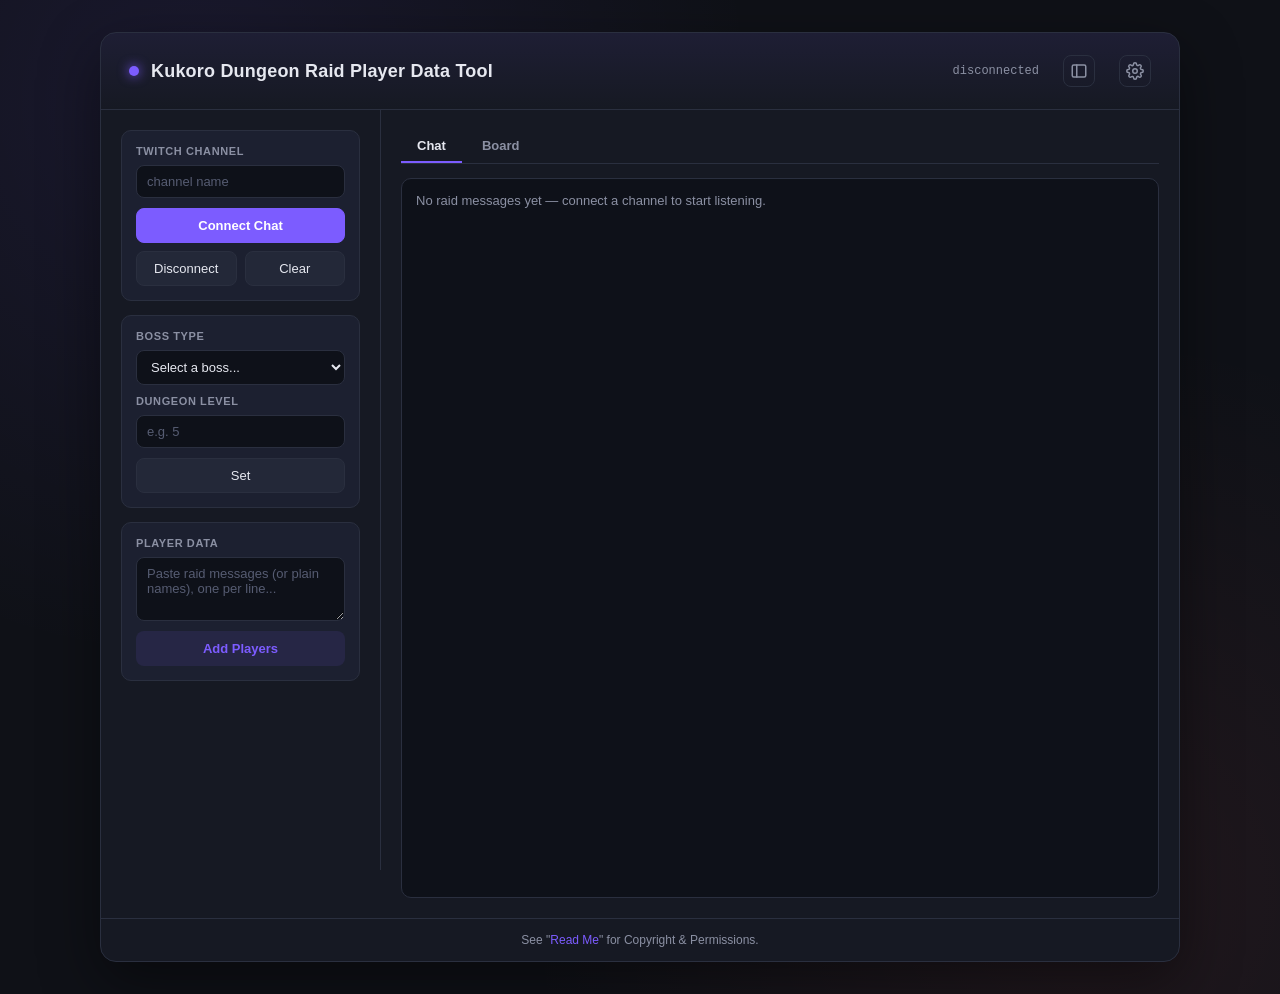
==== index.html @ 0fb7311e "more keywords" ====
<!DOCTYPE html>
<html lang="en">
<head>
<meta charset="UTF-8">
<title>Kukoro Dungeon Raid Player Data Tool</title>

<style>
  :root {
    --bg: #0f1117;
    --panel: #161923;
    --panel-2: #1c2030;
    --border: #2a2f3f;
    --text: #e6e8f0;
    --text-dim: #8b90a3;
    --accent: #7c5cff;
    --accent-2: #ff6b6b;
    --success: #35d68f;
  }

  * { box-sizing: border-box; }

  body {
    margin: 0;
    background: var(--bg);
    background-image:
      radial-gradient(circle at 15% 10%, rgba(124,92,255,0.10), transparent 40%),
      radial-gradient(circle at 85% 90%, rgba(255,107,107,0.08), transparent 40%);
    font-family: 'Inter', -apple-system, BlinkMacSystemFont, 'Segoe UI', sans-serif;
    color: var(--text);
    display: flex;
    justify-content: center;
    padding: 32px 16px;
    min-height: 100vh;
  }

  .app {
    width: 100%;
    max-width: 1080px;
    background: var(--panel);
    border: 1px solid var(--border);
    border-radius: 16px;
    overflow: hidden;
    box-shadow: 0 20px 60px rgba(0,0,0,0.45);
    display: flex;
    flex-direction: column;
  }

  .title-bar {
    padding: 22px 28px;
    border-bottom: 1px solid var(--border);
    display: flex;
    align-items: center;
    gap: 12px;
    background: linear-gradient(180deg, rgba(124,92,255,0.08), transparent);
  }

  .title-bar .mark {
    width: 10px;
    height: 10px;
    border-radius: 50%;
    background: var(--accent);
    box-shadow: 0 0 12px var(--accent);
  }

  .title-bar h1 {
    margin: 0;
    font-size: 18px;
    font-weight: 600;
    letter-spacing: 0.2px;
  }

  .title-bar .sub {
    margin-left: auto;
    font-size: 12px;
    color: var(--text-dim);
    font-family: 'SFMono-Regular', Consolas, monospace;
  }

  .main-area {
    display: flex;
  }

  .sidebar {
    width: 280px;
    padding: 20px;
    border-right: 1px solid var(--border);
    overflow-y: auto;
    max-height: 760px;
    background: var(--panel);
    flex-shrink: 0;
    transition: width 0.2s ease, padding 0.2s ease, border-color 0.2s ease;
    overflow-x: hidden;
  }

  .sidebar.collapsed {
    width: 0;
    padding-left: 0;
    padding-right: 0;
    border-right-color: transparent;
  }

  .sidebar.collapsed > * {
    display: none;
  }

  .section {
    background: var(--panel-2);
    border: 1px solid var(--border);
    border-radius: 10px;
    padding: 14px;
    margin-bottom: 14px;
  }

  .field-label {
    font-size: 11px;
    font-weight: 600;
    text-transform: uppercase;
    letter-spacing: 0.6px;
    color: var(--text-dim);
    margin-bottom: 8px;
  }

  .field-label .value {
    color: var(--text);
    font-weight: 700;
    text-transform: none;
    letter-spacing: 0;
    margin-left: 6px;
  }

  textarea, input {
    display: block;
    width: 100%;
    background: #0e1119;
    color: var(--text);
    border: 1px solid var(--border);
    border-radius: 8px;
    padding: 8px 10px;
    font-family: inherit;
    font-size: 13px;
    resize: vertical;
    margin-bottom: 10px;
  }

  textarea { height: 64px; }

  textarea::placeholder, input::placeholder { color: #565c72; }

  textarea:focus, input:focus, button:focus-visible {
    outline: none;
    border-color: var(--accent);
    box-shadow: 0 0 0 3px rgba(124,92,255,0.25);
  }

  button {
    display: block;
    width: 100%;
    padding: 9px 0;
    background: #232838;
    color: var(--text);
    border: 1px solid var(--border);
    border-radius: 8px;
    font-family: inherit;
    font-size: 13px;
    font-weight: 500;
    cursor: pointer;
    transition: background 0.15s ease, transform 0.05s ease, border-color 0.15s ease;
    margin-bottom: 8px;
  }

  button:last-child { margin-bottom: 0; }

  button:hover {
    background: #2a3044;
    border-color: #3a4159;
  }

  button:active {
    transform: translateY(1px);
  }

  button.primary {
    background: var(--accent);
    border-color: var(--accent);
    color: #fff;
    font-weight: 600;
  }

  button.primary:hover {
    background: #6c4cf0;
  }

  button.ghost {
    background: transparent;
    border-color: transparent;
    color: var(--accent);
    font-weight: 600;
  }

  button.ghost:hover {
    background: rgba(124,92,255,0.1);
  }

  button.danger:hover {
    border-color: var(--accent-2);
    color: var(--accent-2);
  }

  .button-row {
    display: flex;
    gap: 8px;
  }

  .button-row button {
    margin-bottom: 0;
  }

  .icon-btn {
    display: flex;
    align-items: center;
    justify-content: center;
    width: 32px;
    height: 32px;
    padding: 0;
    margin: 0 0 0 12px;
    background: transparent;
    border: 1px solid var(--border);
    border-radius: 8px;
    color: var(--text-dim);
    cursor: pointer;
    transition: color 0.15s ease, border-color 0.15s ease, background 0.15s ease;
  }

  .icon-btn:hover {
    color: var(--text);
    border-color: var(--accent);
    background: rgba(124,92,255,0.1);
  }

  .modal-overlay {
    display: none;
    position: fixed;
    inset: 0;
    background: rgba(0,0,0,0.6);
    align-items: center;
    justify-content: center;
    z-index: 100;
  }

  .modal-overlay.open {
    display: flex;
  }

  .modal {
    width: 320px;
    background: var(--panel);
    border: 1px solid var(--border);
    border-radius: 12px;
    padding: 20px;
    box-shadow: 0 20px 60px rgba(0,0,0,0.5);
  }

  .modal-header {
    display: flex;
    align-items: center;
    justify-content: space-between;
    margin-bottom: 16px;
  }

  .modal-header h2 {
    margin: 0;
    font-size: 15px;
    font-weight: 600;
  }

  .modal .section {
    margin-bottom: 12px;
  }

  .modal .section:last-child {
    margin-bottom: 0;
  }

  select {
    display: block;
    width: 100%;
    background: #0e1119;
    color: var(--text);
    border: 1px solid var(--border);
    border-radius: 8px;
    padding: 8px 10px;
    font-family: inherit;
    font-size: 13px;
  }

  select:focus {
    outline: none;
    border-color: var(--accent);
    box-shadow: 0 0 0 3px rgba(124,92,255,0.25);
  }

  .content {
    flex: 1;
    padding: 20px;
    display: flex;
    flex-direction: column;
  }

  .tabs {
    display: flex;
    gap: 4px;
    margin-bottom: 14px;
    border-bottom: 1px solid var(--border);
  }

  .tab-btn {
    display: inline-block;
    width: auto;
    margin: 0;
    padding: 8px 16px;
    background: transparent;
    border: none;
    border-bottom: 2px solid transparent;
    border-radius: 0;
    color: var(--text-dim);
    font-weight: 600;
  }

  .tab-btn:hover {
    background: rgba(124,92,255,0.08);
    color: var(--text);
  }

  .tab-btn.active {
    color: var(--text);
    border-bottom-color: var(--accent);
  }

  .panel {
    display: none;
    flex: 1;
  }

  .panel.active {
    display: block;
  }

  .chat-name {
    color: var(--accent-2);
    font-weight: 700;
    margin-right: 4px;
  }

  .board {
    height: 720px;
    overflow-y: auto;
    border: 1px solid var(--border);
    border-radius: 10px;
    padding: 14px;
    background: #0e1119;
    display: flex;
    flex-direction: column;
    gap: 8px;
  }

  .board:empty::before {
    content: "No players yet — they'll appear here once detected in chat or added manually.";
    color: var(--text-dim);
    font-size: 13px;
  }

  .boss-type-display {
    display: flex;
    align-items: center;
    gap: 8px;
    padding: 8px 14px;
    margin-bottom: 12px;
    background: rgba(124,92,255,0.1);
    border: 1px solid var(--border);
    border-radius: 8px;
    font-size: 14px;
    font-weight: 700;
    color: var(--accent);
    width: fit-content;
  }

  .board-header, .player-row {
    display: grid;
    grid-template-columns: 90px 50px 130px 80px 70px 1.6fr;
    gap: 14px;
    align-items: center;
  }

  .board-header {
    padding: 0 14px 8px 14px;
    border-bottom: 1px solid var(--border);
    font-size: 11px;
    font-weight: 600;
    text-transform: uppercase;
    letter-spacing: 0.6px;
    color: var(--text-dim);
  }

  .sort-header {
    cursor: pointer;
    user-select: none;
    display: flex;
    align-items: center;
    gap: 4px;
    transition: color 0.15s ease;
  }

  .sort-header:hover {
    color: var(--text);
  }

  .sort-header.active {
    color: var(--accent);
  }

  .sort-arrow {
    font-size: 9px;
    line-height: 1;
    width: 8px;
    display: inline-block;
  }

  .player-row {
    position: relative;
    background: var(--panel-2);
    border: 1px solid var(--border);
    border-radius: 8px;
    padding: 10px 66px 10px 14px;
  }

  .player-row.player-row-out {
    background: rgba(255,107,107,0.12);
    border-color: rgba(255,107,107,0.35);
  }

  .row-action-btn {
    position: absolute;
    top: 50%;
    transform: translateY(-50%);
    width: 24px;
    height: 24px;
    padding: 0;
    margin: 0;
    display: flex;
    align-items: center;
    justify-content: center;
    background: rgba(255,255,255,0.03);
    border: 1px solid var(--border);
    border-radius: 6px;
    color: var(--text-dim);
    cursor: pointer;
    transition: color 0.15s ease, border-color 0.15s ease, background 0.15s ease;
  }

  .edit-row-btn {
    right: 38px;
  }

  .edit-row-btn:hover {
    color: var(--accent);
    border-color: var(--accent);
    background: rgba(124,92,255,0.1);
  }

  .remove-row-btn {
    right: 8px;
  }

  .remove-row-btn:hover {
    color: var(--accent-2);
    border-color: var(--accent-2);
    background: rgba(255,107,107,0.1);
  }

  .player-row.add-row {
    padding-right: 14px;
  }

  .player-row .player-name {
    font-weight: 700;
    font-size: 13px;
    display: inline-block;
    padding: 3px 5px;
    border-radius: 5px;
    cursor: pointer;
  }

  .player-row .player-name.name-green {
    color: var(--success);
  }

  .player-row .player-name.name-red {
    color: var(--accent-2);
  }

  .player-row .player-level {
    font-size: 13px;
    font-weight: 600;
    color: var(--text);
  }

  .player-row .player-level.level-low {
    color: var(--success);
  }

  .player-row .player-level.level-mid {
    color: #e0c341;
  }

  .player-row .player-level.level-high {
    color: var(--accent-2);
  }

  .player-row .player-stats {
    font-size: 12px;
    color: var(--text-dim);
  }

  .player-row .player-role {
    font-size: 13px;
  }

  .player-row .player-focus {
    font-size: 12px;
    color: var(--text-dim);
    text-transform: capitalize;
  }

  .player-row .player-focus.has-focus {
    color: var(--success);
  }

  .player-row .player-focus.mixed-focus {
    color: #e0c341;
  }

  .player-row .player-skills {
    font-size: 12px;
    color: var(--text);
    line-height: 1.5;
  }

  .player-row .player-skills .skill-num {
    color: var(--accent);
    font-weight: 600;
    margin-right: 4px;
  }

  .player-row .player-skills .skill-item {
    padding: 3px 5px;
    border-radius: 5px;
    cursor: pointer;
    transition: background 0.15s ease;
  }

  .player-row .player-skills .skill-item + .skill-item {
    margin-top: 3px;
  }

  .player-row .player-skills .skill-item:hover {
    background: rgba(255,255,255,0.06);
  }

  .player-row .player-skills .skill-item.skill-red {
    color: var(--accent-2);
    background: rgba(255,107,107,0.12);
  }

  .player-row .player-skills .skill-item.skill-red:hover {
    background: rgba(255,107,107,0.2);
  }

  .player-row .player-skills .skill-item.skill-green {
    color: var(--success);
    background: rgba(53,214,143,0.12);
  }

  .player-row .player-skills .skill-item.skill-green:hover {
    background: rgba(53,214,143,0.2);
  }

  .player-row .player-skills .skill-item.skill-yellow {
    color: #e0c341;
    background: rgba(224,195,65,0.14);
  }

  .player-row .player-skills .skill-item.skill-yellow:hover {
    background: rgba(224,195,65,0.22);
  }

  .add-row-trigger {
    display: flex;
    align-items: center;
    justify-content: center;
    gap: 6px;
    padding: 10px 14px;
    border: 1px dashed var(--border);
    border-radius: 8px;
    color: var(--text-dim);
    font-size: 13px;
    font-weight: 500;
    cursor: pointer;
    transition: color 0.15s ease, border-color 0.15s ease, background 0.15s ease;
  }

  .add-row-trigger:hover {
    color: var(--accent);
    border-color: var(--accent);
    background: rgba(124,92,255,0.08);
  }

  .add-row-trigger .plus-icon {
    font-size: 16px;
    font-weight: 700;
    line-height: 1;
  }

  .player-row.add-row {
    border-color: var(--accent);
    align-items: start;
  }

  .add-row .add-input {
    background: #0e1119;
    color: var(--text);
    border: 1px solid var(--border);
    border-radius: 6px;
    padding: 6px 8px;
    font-family: inherit;
    font-size: 12px;
    width: 100%;
    margin: 0;
  }

  .add-row .add-input:focus {
    outline: none;
    border-color: var(--accent);
    box-shadow: 0 0 0 2px rgba(124,92,255,0.25);
  }

  .add-skills-cell {
    display: flex;
    flex-direction: column;
    gap: 6px;
  }

  .add-skills-cell textarea {
    background: #0e1119;
    color: var(--text);
    border: 1px solid var(--border);
    border-radius: 6px;
    padding: 6px 8px;
    font-family: inherit;
    font-size: 12px;
    width: 100%;
    height: 48px;
    margin: 0;
    resize: vertical;
  }

  .add-skills-cell textarea:focus {
    outline: none;
    border-color: var(--accent);
    box-shadow: 0 0 0 2px rgba(124,92,255,0.25);
  }

  .add-row-actions {
    display: flex;
    gap: 6px;
  }

  .add-row-actions button {
    margin: 0;
    padding: 5px 0;
    font-size: 12px;
  }

  .add-row-actions button.danger:hover {
    border-color: var(--accent-2);
    color: var(--accent-2);
  }

  .chat {
    height: 720px;
    overflow-y: auto;
    border: 1px solid var(--border);
    border-radius: 10px;
    padding: 14px;
    font-size: 13px;
    background: #0e1119;
  }

  .chat:empty::before {
    content: "No raid messages yet — connect a channel to start listening.";
    color: var(--text-dim);
    font-size: 13px;
  }

  .msg {
    display: flex;
    gap: 8px;
    align-items: baseline;
    padding: 8px 10px;
    border-radius: 8px;
    margin-bottom: 6px;
    background: var(--panel-2);
    border: 1px solid var(--border);
  }

  .tag {
    color: var(--success);
    font-weight: 700;
    font-size: 11px;
    letter-spacing: 0.3px;
    font-family: 'SFMono-Regular', Consolas, monospace;
  }

  .name {
    color: var(--accent);
    font-weight: 600;
  }

  .msg .text {
    color: var(--text);
  }

  .footer {
    text-align: center;
    padding: 14px;
    font-size: 12px;
    color: var(--text-dim);
    border-top: 1px solid var(--border);
  }

  .footer a {
    color: var(--accent);
    text-decoration: none;
  }

  .footer a:hover {
    text-decoration: underline;
  }

  .sidebar::-webkit-scrollbar, .chat::-webkit-scrollbar { width: 8px; }
  .sidebar::-webkit-scrollbar-thumb, .chat::-webkit-scrollbar-thumb {
    background: var(--border);
    border-radius: 4px;
  }
</style>
</head>

<body>

<div class="app">

  <div class="title-bar">
    <div class="mark"></div>
    <h1>Kukoro Dungeon Raid Player Data Tool</h1>
    <div class="sub" id="statusText">disconnected</div>
    <button class="icon-btn" onclick="toggleSidebar()" title="Toggle sidebar" aria-label="Toggle sidebar">
      <svg viewBox="0 0 24 24" width="18" height="18" fill="none" stroke="currentColor" stroke-width="2" stroke-linecap="round" stroke-linejoin="round">
        <rect x="3" y="4" width="18" height="16" rx="2"></rect>
        <line x1="9" y1="4" x2="9" y2="20"></line>
      </svg>
    </button>
    <button class="icon-btn" onclick="openSettings()" title="Settings" aria-label="Settings">
      <svg viewBox="0 0 24 24" width="18" height="18" fill="none" stroke="currentColor" stroke-width="2" stroke-linecap="round" stroke-linejoin="round">
        <circle cx="12" cy="12" r="3"></circle>
        <path d="M19.4 15a1.65 1.65 0 0 0 .33 1.82l.06.06a2 2 0 1 1-2.83 2.83l-.06-.06a1.65 1.65 0 0 0-1.82-.33 1.65 1.65 0 0 0-1 1.51V21a2 2 0 0 1-4 0v-.09A1.65 1.65 0 0 0 9 19.4a1.65 1.65 0 0 0-1.82.33l-.06.06a2 2 0 1 1-2.83-2.83l.06-.06a1.65 1.65 0 0 0 .33-1.82 1.65 1.65 0 0 0-1.51-1H3a2 2 0 0 1 0-4h.09A1.65 1.65 0 0 0 4.6 9a1.65 1.65 0 0 0-.33-1.82l-.06-.06a2 2 0 1 1 2.83-2.83l.06.06a1.65 1.65 0 0 0 1.82.33H9a1.65 1.65 0 0 0 1-1.51V3a2 2 0 0 1 4 0v.09a1.65 1.65 0 0 0 1 1.51 1.65 1.65 0 0 0 1.82-.33l.06-.06a2 2 0 1 1 2.83 2.83l-.06.06a1.65 1.65 0 0 0-.33 1.82V9a1.65 1.65 0 0 0 1.51 1H21a2 2 0 0 1 0 4h-.09a1.65 1.65 0 0 0-1.51 1z"></path>
      </svg>
    </button>
  </div>

  <div class="main-area">

    <!-- SIDEBAR -->
    <div class="sidebar">

      <div class="section">
        <div class="field-label">Twitch Channel</div>
        <input id="channelInput" type="text" placeholder="channel name">
        <button class="primary" onclick="connect()">Connect Chat</button>
        <div class="button-row">
          <button class="danger" onclick="disconnect()">Disconnect</button>
          <button class="danger" onclick="resetTool()">Clear</button>
        </div>
      </div>

      <div class="section">
        <div class="field-label">Boss Type</div>
        <select id="bossTypeSelect" onchange="onBossTypeSelectChange()">
          <option value="">Select a boss...</option>
          <option value="Bat">Bat</option>
          <option value="Cyclops">Cyclops</option>
          <option value="Dragon">Dragon</option>
          <option value="Gargoyle">Gargoyle</option>
          <option value="Goblin">Goblin</option>
          <option value="Gorgon">Gorgon</option>
          <option value="Imp">Imp</option>
          <option value="Lizard">Lizard</option>
          <option value="Minotaur">Minotaur</option>
          <option value="Orc">Orc</option>
          <option value="Shadow">Shadow</option>
          <option value="Skeleton">Skeleton</option>
          <option value="Slime">Slime</option>
          <option value="Spider">Spider</option>
          <option value="Troll">Troll</option>
          <option value="WereWolf">WereWolf</option>
          <option value="Wolf">Wolf</option>
          <option value="Zombie">Zombie</option>
          <option value="__custom__">Other (type your own)...</option>
        </select>
        <input id="bossTypeCustomInput" type="text" placeholder="Enter custom boss type" style="display:none;">

        <div class="field-label" style="margin-top:10px;">Dungeon Level</div>
        <input id="dungeonLevelInput" type="number" min="1" step="1" placeholder="e.g. 5">

        <button onclick="setBossType()">Set</button>
      </div>

      <div class="section">
        <div class="field-label">Player Data</div>
        <textarea id="playerDataInput" placeholder="Paste raid messages (or plain names), one per line..."></textarea>
        <button class="ghost" style="background:rgba(124,92,255,0.1)" onclick="addPlayersFromTextarea()">Add Players</button>

      </div>

    </div>

    <!-- MAIN CONTENT -->
    <div class="content">
      <div class="tabs">
        <button class="tab-btn active" id="tabBtnChat" onclick="switchTab('chat')">Chat</button>
        <button class="tab-btn" id="tabBtnBoard" onclick="switchTab('board')">Board</button>
      </div>

      <div id="chatPanel" class="panel active">
        <div id="chat" class="chat"></div>
      </div>

      <div id="boardPanel" class="panel">
        <div id="bossTypeDisplay" class="boss-type-display" style="display:none;">
          <span id="bossTypeGroup" style="display:inline-flex; align-items:center; gap:8px;">
            <span class="field-label" style="margin:0;">Boss</span>
            <span id="bossTypeValue"></span>
          </span>
          <span id="dungeonLevelDisplay" style="display:none; align-items:center; gap:8px;">
            <span class="field-label" style="margin:0 0 0 10px;">Dungeon Level</span>
            <span id="dungeonLevelValue"></span>
          </span>
        </div>
        <div class="board-header">
          <div class="sort-header" id="sortHeader-name" onclick="toggleSort('name')">Players <span id="playerCount"></span><span class="sort-arrow"></span></div>
          <div class="sort-header" id="sortHeader-level" onclick="toggleSort('level')">Level<span class="sort-arrow"></span></div>
          <div>Stats</div>
          <div class="sort-header" id="sortHeader-role" onclick="toggleSort('role')">Role<span class="sort-arrow"></span></div>
          <div class="sort-header" id="sortHeader-focus" onclick="toggleSort('focus')">Focus<span class="sort-arrow"></span></div>
          <div>Skills</div>
        </div>
        <div id="board" class="board"></div>
      </div>
    </div>

  </div>

  <div class="footer">
    See "<a href="#" onclick="readMe(); return false;">Read Me</a>" for Copyright &amp; Permissions.
  </div>

</div>

<!-- SETTINGS MODAL -->
<div class="modal-overlay" id="settingsOverlay" onclick="if(event.target===this) closeSettings()">
  <div class="modal">
    <div class="modal-header">
      <h2>Settings</h2>
      <button class="icon-btn" onclick="closeSettings()" aria-label="Close settings">
        <svg viewBox="0 0 24 24" width="16" height="16" fill="none" stroke="currentColor" stroke-width="2" stroke-linecap="round" stroke-linejoin="round">
          <line x1="18" y1="6" x2="6" y2="18"></line>
          <line x1="6" y1="6" x2="18" y2="18"></line>
        </svg>
      </button>
    </div>

    <div class="section">
      <div class="field-label">Theme</div>
      <button onclick="toggleDarkMode()">Toggle Theme</button>
    </div>

    <div class="section">
      <div class="field-label">Language</div>
      <select id="languageSelect" onchange="changeLanguage(this.value)">
        <option value="en">English</option>
        <option value="es">Español</option>
        <option value="fr">Français</option>
        <option value="de">Deutsch</option>
        <option value="ja">日本語</option>
      </select>
    </div>
  </div>
</div>

<script>
let ws;
let manualDisconnect = false;
let participants = new Map(); // name -> { stats, role, skills }
const MAX_PLAYERS = 16;
let sortMode = "name-asc";
let addingRow = false;
let editingName = null;

/* ORIGINAL CHAT LOGIC (UNCHANGED) */
function connect() {
  const channel = document.getElementById("channelInput").value.trim().toLowerCase();
  if (!channel) return;

  // Close any existing connection first — otherwise reconnecting (or
  // double-clicking Connect) leaves two sockets open, and every message
  // gets rendered twice, once per socket.
  if (ws) {
    ws.onclose = null; // don't let the old socket's onclose overwrite our new status text
    ws.close();
    ws = null;
  }
  manualDisconnect = false;

  const chatBox = document.getElementById("chat");
  document.getElementById("statusText").textContent = "connecting to #" + channel + "…";

  ws = new WebSocket("wss://irc-ws.chat.twitch.tv:443");

  ws.onopen = () => {
    ws.send("CAP REQ :twitch.tv/tags twitch.tv/commands twitch.tv/membership");
    ws.send("NICK justinfan" + Math.floor(Math.random() * 100000));
    ws.send("JOIN #" + channel);
    document.getElementById("statusText").textContent = "connected — #" + channel;
  };

  ws.onclose = () => {
    if (!manualDisconnect) {
      document.getElementById("statusText").textContent = "disconnected (connection dropped)";
    }
    manualDisconnect = false;
  };

  ws.onmessage = (event) => {
    // Twitch can pack multiple IRC lines into one WebSocket message,
    // separated by CRLF — split them out and handle each individually.
    const lines = event.data.split("\r\n").filter(line => line.length > 0);

    for (const line of lines) {

      // Twitch periodically sends PING; we must reply with PONG or it
      // will drop the connection after a timeout.
      if (line.startsWith("PING")) {
        ws.send("PONG :tmi.twitch.tv");
        continue;
      }

      if (!line.includes("PRIVMSG")) continue;

      // Only trust messages from the broadcaster or a moderator — anyone
      // else in chat could type "[KUKORO] FakePlayer (...)" and inject
      // bogus data onto the board. Twitch's IRC tags carry this directly:
      // "badges=broadcaster/1,..." (or "moderator/1,...") lists the
      // account's badges, and "mod=1" is a simpler redundant flag for
      // moderator status. Either signal is enough to trust the sender.
      const badgesMatch = line.match(/badges=([^;]*)/);
      const badges = badgesMatch ? badgesMatch[1] : "";
      const isBroadcaster = /(^|,)broadcaster\//.test(badges);
      const isModByBadge = /(^|,)moderator\//.test(badges);
      const isModByTag = /[;@]mod=1(;|$)/.test(line);
      if (!isBroadcaster && !isModByBadge && !isModByTag) continue;

      const userMatch = line.match(/display-name=([^;]+)/);
      const textMatch = line.match(/PRIVMSG #[^ ]+ :(.*)/);

      const username = userMatch ? userMatch[1] : "Unknown";
      const text = textMatch ? textMatch[1] : "";

      // Twitch (and bots relaying into it) will sometimes append an
      // invisible character — a zero-width space/joiner, or a Unicode
      // "tag" character (U+E0000–U+E007F) — to an otherwise-identical
      // message so Twitch's duplicate-message filter doesn't drop it.
      // That trailing character is invisible in chat but breaks strict
      // regexes anchored to the end of the string, so we strip it here
      // before any parsing happens.
      const cleanedText = text
        .replace(/\u0001/g, "")
        .replace(/^ACTION\s+/, "")
        .replace(/[\u200B-\u200F\uFEFF\u2060-\u206F]|[\u{E0000}-\u{E007F}]/gu, "")
        .trim();

      if (cleanedText.toUpperCase().includes("[KUKORO]")) {

        const cleaned = cleanedText
          .replace(/\[KUKORO\]/i, "")
          .trim();

        const nameMatch = cleaned.match(/^(\S+)/);
        const rawName = nameMatch ? nameMatch[1] : "Unknown";
        const restText = cleaned.slice(rawName.length);

        const div = document.createElement("div");
        div.className = "msg";

        div.innerHTML =
          `<span class="chat-name">${escapeHtml(canonicalizeName(rawName))}</span>` +
          `<span class="text">${escapeHtml(restText)}</span>`;

        chatBox.appendChild(div);
        chatBox.scrollTop = chatBox.scrollHeight;

        // Dropped the trailing "$" anchor — it required the switch message
        // to end exactly at "focus to X" with nothing else after it, which
        // is exactly the kind of match a stray leftover character (or
        // extra trailing punctuation) would silently break.
        const focusMatch = cleaned.match(/^(\S+)\s+has switched focus to\s+([^.]+)\.?/i);

        if (focusMatch) {
          handleFocusSwitch(focusMatch[1], focusMatch[2].trim());
        } else if (cleaned.includes("(") && cleaned.includes("[")) {
          // Only treat it as a full stats announcement if it actually looks
          // like one (has the stats parens AND at least one skill bracket).
          // Previously ANY unrecognized [KUKORO] message — including a
          // focus-switch line whose regex failed to match for any reason —
          // fell through to here and got parsed as a stats message. Since a
          // message like "X has switched focus to Y." has no "(" or "[", it
          // parsed to an almost-empty record, and upsertParticipant() would
          // silently overwrite (wipe) that player's real stats/role/skills.
          const parsed = parseKukoroMessage(cleaned);
          upsertParticipant(parsed);
        } else {
          console.warn("Unrecognized [KUKORO] message, ignoring so it can't wipe existing data:", cleaned);
        }
      }
    }
  };
}

function parseKukoroMessage(text) {
  // Example: DAMR66 (Lv. 18, Df. 15%, Crit. 20%, Agi. 15%) > 🗡️ Rogue
  // [ skill one ] and [ skill two ].
  const nameMatch = text.match(/^(\S+)/);
  const name = canonicalizeName(nameMatch ? nameMatch[1] : "Unknown");

  const statsMatch = text.match(/\(([^)]*)\)/);
  let stats = statsMatch ? statsMatch[1].trim() : "";

  // Level lives inside the stats parens (e.g. "Lv. 18, Df. 15%, ...") but
  // gets its own board column, so pull it out and tidy up what's left.
  let level = "";
  // "Lv." in English messages, "Nv." (Nivel) in Spanish ones.
  const levelMatch = stats.match(/(?:Lv|Nv)\.?\s*(\d+)/i);
  if (levelMatch) {
    level = levelMatch[1];
    stats = stats
      .replace(levelMatch[0], "")
      .replace(/^\s*,\s*|\s*,\s*$/g, "")
      .trim();
  }

  // Role sits between the stats parentheses and the first skill bracket,
  // after a ">" marker — but a player may have no role at all.
  let role = "";
  const afterStatsIndex = statsMatch ? statsMatch.index + statsMatch[0].length : name.length;
  const firstBracketIndex = text.indexOf("[");
  if (firstBracketIndex > afterStatsIndex) {
    let segment = text.slice(afterStatsIndex, firstBracketIndex).trim();
    if (segment.startsWith(">")) {
      segment = segment.slice(1).trim();
    }
    role = segment;
  }

  // Capture each skill along with its position, so we can inspect the word
  // sitting between two skills (e.g. "and" vs "but") to tell whether the
  // second one is a downside rather than a bonus.
  const skillMatches = [];
  const skillRegex = /\[\s*([^\]]*?)\s*\]/g;
  let m;
  while ((m = skillRegex.exec(text)) !== null) {
    skillMatches.push({ text: m[1].trim(), start: m.index, end: m.index + m[0].length });
  }

  const skills = skillMatches.map((match, i) => {
    // "but" between two skills signals the following skill is a drawback,
    // not a bonus — highlight it red automatically. "and" (or anything
    // else) leaves it unhighlighted; the player can still override this
    // manually by clicking the skill on the board.
    let highlight = "none";
    if (i > 0) {
      const connector = text.slice(skillMatches[i - 1].end, match.start);
      if (/\b(but|pero)\b/i.test(connector)) {
        highlight = "red";
      }
    }
    return { text: match.text, highlight };
  });

  // Focus is always derived from the skill text (never tracked as its own
  // independent value) — see deriveFocusFromSkills for the "enemy X"
  // scanning and the Mixed(...) combination rule.
  const focus = deriveFocusFromSkills(skills);

  return { name, level, stats, role, skills, focus };
}

// Strong patterns: literal, fixed-meaning phrases. If one of these appears
// in a skill's text, its focus value is used outright — no extraction, no
// guessing. Checked in this order (top to bottom); the first one that
// matches a given skill wins. These always take priority over the weak
// variable pattern below, even when the weak pattern would also match.
const STRONG_FOCUS_PATTERNS = [
  // English
  { re: /\ball\s+the\s+enemyies\b/i, focus: "all" },
  { re: /\ball\s+enemies\b/i, focus: "all" },
  { re: /\btougher\s+enemies\b/i, focus: "tougher" },
  { re: /\bresilient\s+enemy\b/i, focus: "resilient" },
  // Spanish
  { re: /\btodos\s+los\s+enemigos\b/i, focus: "todos" },
  { re: /\bdragón\s+enemigo\b/i, focus: "dragón" },
  { re: /\btodos\s+enemigos\b/i, focus: "todos" },
  { re: /\benemigos\s+más\s+resistentes\b/i, focus: "resistenses" },
  { re: /\bcualquier\s+jefe\b/i, focus: "jefe" },
];

// Single source of truth for a player's focus: scans skill text for a
// strong literal pattern first, falling back to the weak "enemy X" pattern
// only when no strong pattern matches, then combines distinct types found
// across all of a player's skills into "Mixed (A, B)". Returns null
// (rendered as "Unknown" on the board) when there are no skills, or none of
// them name an enemy.
function deriveFocusFromSkills(skills) {
  if (!skills || skills.length === 0) return null;

  const enemyTypes = [];
  for (const skill of skills) {
    let type = null;

    // Strong patterns first — literal phrases with a fixed, known focus
    // value. Scan the whole list; the first one that matches this skill's
    // text wins.
    for (const strong of STRONG_FOCUS_PATTERNS) {
      if (strong.re.test(skill.text)) {
        type = strong.focus;
        break;
      }
    }

    // No strong pattern matched — fall back to the weak, variable pattern.
    // English puts the creature type after the word "enemy" (e.g. "enemy
    // troll"). Spanish reverses that order and uses "enemigo" (e.g. "troll
    // enemigo"), so try both patterns.
    if (!type) {
      const fm = skill.text.match(/enemy (\w+)/i) || skill.text.match(/(\w+)\s+enemigo/i);
      if (fm) type = fm[1].toLowerCase();
    }

    if (type && !enemyTypes.includes(type)) enemyTypes.push(type);
  }

  if (enemyTypes.length > 1) {
    const titleCase = t => t.charAt(0).toUpperCase() + t.slice(1);
    return "Mixed (" + enemyTypes.map(titleCase).join(", ") + ")";
  } else if (enemyTypes.length === 1) {
    return enemyTypes[0];
  }
  return null;
}

function upsertParticipant(parsed) {
  // Keep the player's existing name highlight if they were already on the
  // board; a fresh raid announcement shouldn't reset a manual red/green call.
  const previous = participants.get(parsed.name);
  participants.set(parsed.name, {
    level: parsed.level,
    stats: parsed.stats,
    role: parsed.role,
    skills: parsed.skills,
    focus: parsed.focus,
    nameHighlight: previous ? (previous.nameHighlight || "green") : "green"
  });
  renderBoard();
}

function handleFocusSwitch(name, newCreature) {
  name = canonicalizeName(name);

  if (participants.has(name)) {
    const player = participants.get(name);

    if (player.skills.length === 0) {
      // No skills recorded yet — the switch itself becomes the first skill
      // entry, so focus keeps being derived from skills instead of tracked
      // separately.
      player.skills = [{ text: `Focusing enemy ${newCreature}`, highlight: "none" }];
    } else if (player.focus) {
      // Skills first: swap every mention of the old target creature(s) for
      // the new one, wherever it appears in the skill text. A plain focus
      // is one creature name; a combined "Mixed (A, B)" focus represents
      // several, so pull each one out of the parentheses and replace all
      // of them — after which re-deriving from skills naturally collapses
      // back down to a single focus (since every "enemy X" now agrees).
      const mixedMatch = player.focus.match(/^mixed\s*\((.+)\)$/i);
      const oldTypes = mixedMatch
        ? mixedMatch[1].split(",").map(t => t.trim()).filter(Boolean)
        : [player.focus];

      oldTypes.forEach(type => {
        const escaped = type.replace(/[.*+?^${}()|[\]\\]/g, "\\$&");
        const regex = new RegExp("\\b" + escaped + "\\b", "gi");
        player.skills = player.skills.map(s => ({ text: s.text.replace(regex, newCreature), highlight: s.highlight }));
      });
    } else {
      // Skills exist but none currently name an enemy — append a marker
      // skill so the switch is still reflected in (and derivable from) the
      // skill list.
      player.skills = [...player.skills, { text: `Focusing enemy ${newCreature}`, highlight: "none" }];
    }

    // Focus itself is never set directly — always recompute it from the
    // (now updated) skills, same as a freshly parsed raid announcement.
    player.focus = deriveFocusFromSkills(player.skills);
    participants.set(name, player);
  } else {
    // Player hasn't posted full stats yet — start their skill list with a
    // focus marker so the board derives focus from it the same way it does
    // for a fully parsed raid announcement.
    const skills = [{ text: `Focusing enemy ${newCreature}`, highlight: "none" }];
    participants.set(name, {
      level: "",
      stats: "",
      role: "",
      skills,
      focus: deriveFocusFromSkills(skills),
      nameHighlight: "green"
    });
  }

  renderBoard();
}

// Player names are treated case-insensitively — "BOT-MEADOW" and
// "bot-meadow" are the same player — and always stored/displayed in caps.
// Every place a name is captured from parsed text or typed into a form
// runs it through this first, so the participants Map only ever has one
// canonical (uppercase) key per player.
function canonicalizeName(name) {
  return (name || "").trim().toUpperCase();
}

function escapeHtml(str) {
  const div = document.createElement("div");
  div.textContent = str;
  return div.innerHTML;
}

function getLevelClass(level) {
  const num = parseInt(level, 10);
  if (isNaN(num)) return "";
  if (num >= 18) return "level-high";
  if (num >= 14) return "level-mid";
  return "level-low";
}

function disconnect() {
  if (!ws) {
    document.getElementById("statusText").textContent = "disconnected";
    return;
  }
  manualDisconnect = true;
  ws.close();
  ws = null;
  document.getElementById("statusText").textContent = "disconnected";
}

/* BUTTON FUNCTIONS */
function resetTool() {
  document.getElementById("chat").innerHTML = "";
  participants.clear();
  renderBoard();

  document.getElementById("bossTypeSelect").value = "";
  document.getElementById("bossTypeCustomInput").value = "";
  document.getElementById("bossTypeCustomInput").style.display = "none";
  document.getElementById("dungeonLevelInput").value = "";
  document.getElementById("bossTypeDisplay").style.display = "none";
}

function switchTab(tab) {
  const chatPanel = document.getElementById("chatPanel");
  const boardPanel = document.getElementById("boardPanel");
  const tabBtnChat = document.getElementById("tabBtnChat");
  const tabBtnBoard = document.getElementById("tabBtnBoard");

  if (tab === "board") {
    chatPanel.classList.remove("active");
    boardPanel.classList.add("active");
    tabBtnChat.classList.remove("active");
    tabBtnBoard.classList.add("active");
  } else {
    boardPanel.classList.remove("active");
    chatPanel.classList.add("active");
    tabBtnBoard.classList.remove("active");
    tabBtnChat.classList.add("active");
  }
}

function addPlayersFromTextarea() {
  const input = document.getElementById("playerDataInput");
  const lines = input.value.split("\n")
    .map(n => n.trim())
    .filter(n => n.length > 0 && /\[KUKORO\]/i.test(n));

  lines.forEach(line => {
    // Strip everything up to and including an optional [KUKORO] tag (e.g. a
    // leading username or "username :" that Twitch chat prepends), so a
    // straight copy-paste from chat works the same as the live listener.
    const cleaned = line.replace(/^.*?\[KUKORO\]\s*/i, "").trim();

    // Same three-way check as the live chat listener: a focus-switch line
    // first, since it has neither "(" nor "[" and would otherwise fall
    // through to the bare-name branch below (which wipes skills/focus).
    const focusMatch = cleaned.match(/^(\S+)\s+has switched focus to\s+([^.]+)\.?/i);

    if (focusMatch) {
      handleFocusSwitch(focusMatch[1], focusMatch[2].trim());
    } else if (cleaned.includes("(") && cleaned.includes("[")) {
      // Looks like a full raid announcement (stats parens + at least one
      // skill bracket) — reuse the exact same parser the chat listener
      // uses, so a pasted message ends up identical to one heard live.
      const parsed = parseKukoroMessage(cleaned);
      upsertParticipant(parsed);
    } else {
      // Otherwise treat it as a bare name, same as before — and never
      // clobber an existing player's real data with a blank entry.
      const nameMatch = cleaned.match(/^(\S+)/);
      const name = canonicalizeName(nameMatch ? nameMatch[1] : cleaned);
      if (name && !participants.has(name)) {
        participants.set(name, { level: "", stats: "", role: "", skills: [], focus: null, nameHighlight: "green" });
      }
    }
  });
  renderBoard();

  input.value = "";
  switchTab("board");
}

function renderBoard() {
  const board = document.getElementById("board");
  board.innerHTML = "";
  updateSortHeaders();

  const playerCountEl = document.getElementById("playerCount");
  if (playerCountEl) {
    playerCountEl.textContent = "(" + participants.size + "/" + MAX_PLAYERS + ")";
  }

  const [field, direction] = sortMode.split("-");
  const dir = direction === "desc" ? -1 : 1;

  const sortedNames = Array.from(participants.keys()).sort((a, b) => {
    const dataA = participants.get(a);
    const dataB = participants.get(b);
    let result = 0;

    if (field === "name") {
      result = a.localeCompare(b);
    } else if (field === "level") {
      // Missing/non-numeric levels sort to the bottom regardless of direction.
      const numA = parseInt(dataA.level, 10);
      const numB = parseInt(dataB.level, 10);
      const validA = !isNaN(numA);
      const validB = !isNaN(numB);
      if (!validA && !validB) result = 0;
      else if (!validA) return 1;
      else if (!validB) return -1;
      else result = numA - numB;
    } else if (field === "role") {
      result = (dataA.role || "").localeCompare(dataB.role || "");
    } else if (field === "focus") {
      result = (dataA.focus || "").localeCompare(dataB.focus || "");
    }

    if (result !== 0) {
      return result * dir;
    }

    // Tied on the primary column — break the tie by level (higher level
    // shown above lower), and only fall back to alphabetical order if
    // the levels match too (or the primary column already was level).
    if (field !== "level") {
      const numA = parseInt(dataA.level, 10);
      const numB = parseInt(dataB.level, 10);
      const validA = !isNaN(numA);
      const validB = !isNaN(numB);
      if (validA && !validB) return -1;
      if (!validA && validB) return 1;
      if (validA && validB && numA !== numB) return numB - numA;
    }

    return a.localeCompare(b);
  });

  sortedNames.forEach(name => {
    const data = participants.get(name);

    if (name === editingName) {
      board.appendChild(buildEditRowForm(name, data));
      return;
    }

    const row = document.createElement("div");
    const isOut = (data.nameHighlight || "green") === "red";
    row.className = "player-row" + (isOut ? " player-row-out" : "");

    const skillsHtml = data.skills.length
      ? data.skills.map((s, i) => {
          // A "Focusing enemy X" entry is a stand-in the tool creates when a
          // focus-switch message arrives for a player with no real skills
          // yet — flag it yellow regardless of its stored highlight so it's
          // obviously a placeholder waiting on a full stats announcement.
          const isFocusPlaceholder = /^focusing enemy \S+$/i.test(s.text.trim());
          const highlightClass = isFocusPlaceholder
            ? " skill-yellow"
            : s.highlight === "red" ? " skill-red" : s.highlight === "green" ? " skill-green" : "";
          const title = isFocusPlaceholder ? "Placeholder — waiting for full stats" : "Click to highlight red/green";
          return `<div class="skill-item${highlightClass}" data-name="${escapeHtml(name)}" data-index="${i}" title="${title}"><span class="skill-num">${i + 1}.</span>${escapeHtml(s.text)}</div>`;
        }).join("")
      : "—";

    const nameHighlightClass = isOut ? " name-red" : " name-green";
    const isMixedFocus = !!(data.focus && /^mixed\b/i.test(data.focus));
    const focusClass = data.focus ? (isMixedFocus ? " mixed-focus" : " has-focus") : "";

    row.innerHTML = `
      <div class="player-name${nameHighlightClass}" data-name="${escapeHtml(name)}" title="Click to highlight red/green">${escapeHtml(name)}</div>
      <div class="player-level ${getLevelClass(data.level)}">${escapeHtml(data.level) || "—"}</div>
      <div class="player-stats">${escapeHtml(data.stats) || "—"}</div>
      <div class="player-role">${escapeHtml(data.role) || "—"}</div>
      <div class="player-focus${focusClass}">${escapeHtml(data.focus) || "Unknown"}</div>
      <div class="player-skills">${skillsHtml}</div>
    `;

    // Built and attached separately (not via the innerHTML string above) so
    // its click handler is bound directly to this exact player, with no
    // string-escaping to worry about — it's an absolutely-positioned
    // overlay, so it doesn't disturb the row's 6-column grid layout.
    const editBtn = document.createElement("button");
    editBtn.className = "row-action-btn edit-row-btn";
    editBtn.title = "Edit player";
    editBtn.setAttribute("aria-label", "Edit player");
    editBtn.innerHTML = `<svg viewBox="0 0 24 24" width="14" height="14" fill="none" stroke="currentColor" stroke-width="2" stroke-linecap="round" stroke-linejoin="round"><path d="M12 20h9"></path><path d="M16.5 3.5a2.121 2.121 0 0 1 3 3L7 19l-4 1 1-4Z"></path></svg>`;
    // Bound to "pointerdown" rather than "click": this board can be
    // re-rendered at any moment by an incoming chat message (which wipes
    // and rebuilds the DOM). If that happens between the mouse/finger going
    // down and coming back up, a "click" handler never fires because the
    // element it was pressed on no longer exists by the time the browser
    // would dispatch it. Firing on pointerdown reacts the instant the press
    // starts, shrinking that race window to effectively nothing.
    editBtn.addEventListener("pointerdown", (e) => {
      e.preventDefault();
      startEditRow(name);
    });
    row.appendChild(editBtn);

    const removeBtn = document.createElement("button");
    removeBtn.className = "row-action-btn remove-row-btn";
    removeBtn.title = "Remove player";
    removeBtn.setAttribute("aria-label", "Remove player");
    removeBtn.innerHTML = `<svg viewBox="0 0 24 24" width="14" height="14" fill="none" stroke="currentColor" stroke-width="2" stroke-linecap="round" stroke-linejoin="round"><path d="M3 6h18"></path><path d="M8 6V4a2 2 0 0 1 2-2h4a2 2 0 0 1 2 2v2"></path><path d="M19 6l-1 14a2 2 0 0 1-2 2H8a2 2 0 0 1-2-2L5 6"></path><path d="M10 11v6"></path><path d="M14 11v6"></path></svg>`;
    removeBtn.addEventListener("pointerdown", (e) => {
      e.preventDefault();
      removeParticipant(name);
    });
    row.appendChild(removeBtn);

    board.appendChild(row);
  });

  if (addingRow) {
    board.appendChild(buildAddRowForm());
  } else {
    const trigger = document.createElement("div");
    trigger.className = "add-row-trigger";
    trigger.innerHTML = `<span class="plus-icon">+</span> Add Player`;
    trigger.addEventListener("pointerdown", (e) => {
      e.preventDefault();
      showAddRow();
    });
    board.appendChild(trigger);
  }
}

function buildAddRowForm() {
  const row = document.createElement("div");
  row.className = "player-row add-row";

  row.innerHTML = `
    <input class="add-input" id="addRowName" type="text" placeholder="Player name">
    <input class="add-input" id="addRowLevel" type="text" inputmode="numeric" placeholder="Level" oninput="this.value = this.value.replace(/[^0-9]/g, '')">
    <input class="add-input" id="addRowStats" type="text" placeholder="Stats">
    <input class="add-input" id="addRowRole" type="text" placeholder="Role">
    <input class="add-input" id="addRowFocus" type="text" placeholder="Focus">
    <div class="add-skills-cell">
      <textarea id="addRowSkills" placeholder="Skills, one per line..."></textarea>
      <div class="add-row-actions">
        <button class="ghost" style="background:rgba(124,92,255,0.1)" onclick="saveNewRow()">Save</button>
        <button class="ghost danger" onclick="cancelAddRow()">Cancel</button>
      </div>
    </div>
  `;

  return row;
}

function showAddRow() {
  editingName = null;
  addingRow = true;
  renderBoard();
  const nameInput = document.getElementById("addRowName");
  if (nameInput) nameInput.focus();
}

function cancelAddRow() {
  addingRow = false;
  renderBoard();
}

function saveNewRow() {
  const name = canonicalizeName(document.getElementById("addRowName").value.trim());
  if (!name) {
    document.getElementById("addRowName").focus();
    return;
  }

  const level = document.getElementById("addRowLevel").value.trim();
  const stats = document.getElementById("addRowStats").value.trim();
  const role = document.getElementById("addRowRole").value.trim();
  const focusRaw = document.getElementById("addRowFocus").value.trim();
  const focus = focusRaw ? focusRaw.toLowerCase() : null;
  const skills = document.getElementById("addRowSkills").value
    .split("\n")
    .map(s => s.trim())
    .filter(s => s.length > 0)
    .map(text => ({ text, highlight: "none" }));

  participants.set(name, { level, stats, role, skills, focus, nameHighlight: "green" });

  addingRow = false;
  renderBoard();
}

// Built with DOM methods (not an innerHTML template) so pre-filled values
// containing quotes or special characters can never break the markup —
// each field is set via .value/.textContent instead of being interpolated
// into an HTML string.
function buildEditRowForm(name, data) {
  const row = document.createElement("div");
  row.className = "player-row add-row";

  const nameInput = document.createElement("input");
  nameInput.className = "add-input";
  nameInput.id = "editRowName";
  nameInput.type = "text";
  nameInput.placeholder = "Player name";
  nameInput.value = name;

  const levelInput = document.createElement("input");
  levelInput.className = "add-input";
  levelInput.id = "editRowLevel";
  levelInput.type = "text";
  levelInput.inputMode = "numeric";
  levelInput.placeholder = "Level";
  levelInput.value = data.level || "";
  levelInput.addEventListener("input", () => {
    levelInput.value = levelInput.value.replace(/[^0-9]/g, "");
  });

  const statsInput = document.createElement("input");
  statsInput.className = "add-input";
  statsInput.id = "editRowStats";
  statsInput.type = "text";
  statsInput.placeholder = "Stats";
  statsInput.value = data.stats || "";

  const roleInput = document.createElement("input");
  roleInput.className = "add-input";
  roleInput.id = "editRowRole";
  roleInput.type = "text";
  roleInput.placeholder = "Role";
  roleInput.value = data.role || "";

  const focusInput = document.createElement("input");
  focusInput.className = "add-input";
  focusInput.id = "editRowFocus";
  focusInput.type = "text";
  focusInput.placeholder = "Focus";
  focusInput.value = data.focus || "";

  const skillsCell = document.createElement("div");
  skillsCell.className = "add-skills-cell";

  const skillsTextarea = document.createElement("textarea");
  skillsTextarea.id = "editRowSkills";
  skillsTextarea.placeholder = "Skills, one per line...";
  skillsTextarea.value = data.skills.map(s => s.text).join("\n");

  const actions = document.createElement("div");
  actions.className = "add-row-actions";

  const saveBtn = document.createElement("button");
  saveBtn.className = "ghost";
  saveBtn.style.background = "rgba(124,92,255,0.1)";
  saveBtn.textContent = "Save";
  saveBtn.onclick = () => saveEditedRow(name);

  const cancelBtn = document.createElement("button");
  cancelBtn.className = "ghost danger";
  cancelBtn.textContent = "Cancel";
  cancelBtn.onclick = () => cancelEditRow();

  actions.appendChild(saveBtn);
  actions.appendChild(cancelBtn);
  skillsCell.appendChild(skillsTextarea);
  skillsCell.appendChild(actions);

  row.appendChild(nameInput);
  row.appendChild(levelInput);
  row.appendChild(statsInput);
  row.appendChild(roleInput);
  row.appendChild(focusInput);
  row.appendChild(skillsCell);

  return row;
}

function removeParticipant(name) {
  participants.delete(name);

  // If the row being removed was the one open for editing, close that form
  // too rather than leaving a stale edit form referencing a deleted player.
  if (editingName === name) {
    editingName = null;
  }

  renderBoard();
}

function startEditRow(name) {
  // Editing and adding are mutually exclusive so there's never more than
  // one open form on the board at a time.
  addingRow = false;
  editingName = name;
  renderBoard();
  const nameInput = document.getElementById("editRowName");
  if (nameInput) nameInput.focus();
}

function cancelEditRow() {
  editingName = null;
  renderBoard();
}

function saveEditedRow(originalName) {
  const nameInput = document.getElementById("editRowName");
  const newName = canonicalizeName(nameInput.value.trim());
  if (!newName) {
    nameInput.focus();
    return;
  }

  const level = document.getElementById("editRowLevel").value.trim();
  const stats = document.getElementById("editRowStats").value.trim();
  const role = document.getElementById("editRowRole").value.trim();
  const focusRaw = document.getElementById("editRowFocus").value.trim();
  const focus = focusRaw ? focusRaw.toLowerCase() : null;
  const skillLines = document.getElementById("editRowSkills").value
    .split("\n")
    .map(s => s.trim())
    .filter(s => s.length > 0);

  // Keep each skill's red/green highlight if its text is unchanged at that
  // position; anything new or reordered just starts back at "none" (the
  // player can re-click it on the board to re-highlight).
  const previous = participants.get(originalName);
  const skills = skillLines.map((text, i) => {
    const prevSkill = previous && previous.skills[i];
    return { text, highlight: prevSkill && prevSkill.text === text ? prevSkill.highlight : "none" };
  });

  if (newName !== originalName) {
    participants.delete(originalName);
  }
  participants.set(newName, { level, stats, role, skills, focus, nameHighlight: previous ? (previous.nameHighlight || "green") : "green" });

  editingName = null;
  renderBoard();
}

function toggleSidebar() {
  document.querySelector('.sidebar').classList.toggle('collapsed');
}

function openSettings() {
  document.getElementById("settingsOverlay").classList.add("open");
}

function closeSettings() {
  document.getElementById("settingsOverlay").classList.remove("open");
}

function changeLanguage(lang) {
  // Placeholder — wire this up to real translations when copy is ready.
  alert("Language set to: " + lang + " (translations not yet implemented)");
}

function toggleDarkMode() {
  alert("This tool now ships dark by default — light mode coming soon.");
}

function readMe() {
  alert("Kukoro Dungeon Raid Tool - Read Me placeholder");
}

function onBossTypeSelectChange() {
  const select = document.getElementById("bossTypeSelect");
  const customInput = document.getElementById("bossTypeCustomInput");
  if (select.value === "__custom__") {
    customInput.style.display = "block";
    customInput.focus();
  } else {
    customInput.style.display = "none";
  }
}

function setBossType() {
  const select = document.getElementById("bossTypeSelect");
  const customInput = document.getElementById("bossTypeCustomInput");
  const display = document.getElementById("bossTypeDisplay");
  const valueEl = document.getElementById("bossTypeValue");
  const levelInput = document.getElementById("dungeonLevelInput");
  const levelDisplay = document.getElementById("dungeonLevelDisplay");
  const levelValueEl = document.getElementById("dungeonLevelValue");
  const bossGroup = document.getElementById("bossTypeGroup");

  let value = select.value;
  if (value === "__custom__") {
    value = customInput.value.trim();
  }

  const levelValue = levelInput.value.trim();

  if (!value && !levelValue) {
    display.style.display = "none";
    return;
  }

  if (value) {
    valueEl.textContent = value;
    bossGroup.style.display = "inline-flex";
  } else {
    bossGroup.style.display = "none";
  }

  if (levelValue) {
    levelValueEl.textContent = levelValue;
    levelDisplay.style.display = "inline-flex";
  } else {
    levelDisplay.style.display = "none";
  }

  display.style.display = "flex";
}

function toggleSort(field) {
  const [currentField, currentDirection] = sortMode.split("-");
  if (currentField === field) {
    // Clicking the same column again flips the direction.
    sortMode = field + "-" + (currentDirection === "asc" ? "desc" : "asc");
  } else {
    // Switching to a new column starts fresh at ascending.
    sortMode = field + "-asc";
  }
  renderBoard();
}

function updateSortHeaders() {
  const [field, direction] = sortMode.split("-");
  ["name", "level", "role", "focus"].forEach(f => {
    const header = document.getElementById("sortHeader-" + f);
    if (!header) return;
    const arrow = header.querySelector(".sort-arrow");
    if (f === field) {
      header.classList.add("active");
      arrow.textContent = direction === "asc" ? "▲" : "▼";
    } else {
      header.classList.remove("active");
      arrow.textContent = "";
    }
  });
}

function toggleSkillHighlight(name, index) {
  if (!participants.has(name)) return;
  const player = participants.get(name);
  if (!player.skills[index]) return;

  // Cycle: none -> red -> green -> none, so players can mark a skill as a
  // downside (red) or an upside (green) regardless of how it was parsed.
  const current = player.skills[index].highlight || "none";
  const next = current === "none" ? "red" : current === "red" ? "green" : "none";
  player.skills[index].highlight = next;
  participants.set(name, player);
  renderBoard();
}

function toggleNameHighlight(name) {
  if (!participants.has(name)) return;
  const player = participants.get(name);

  // Names only ever show as red or green (no neutral state), so a click
  // just flips between the two.
  const current = player.nameHighlight || "green";
  player.nameHighlight = current === "green" ? "red" : "green";
  participants.set(name, player);
  renderBoard();
}

// Delegated listener for player-name clicks, same rationale as the skill
// listener below: #board's contents get wiped and rebuilt on re-render, so
// this is bound once to the never-replaced #board container instead of to
// each individual name element.
document.getElementById("board").addEventListener("pointerdown", (e) => {
  const nameEl = e.target.closest(".player-name");
  if (!nameEl) return;
  e.preventDefault();
  toggleNameHighlight(nameEl.dataset.name);
});

// Single delegated listener for skill clicks — attached once here rather
// than re-attached inside renderBoard(), since #board itself is never
// replaced (only its contents are re-rendered) and re-adding a listener
// on every render would stack duplicate handlers. Uses "pointerdown" for
// the same reason the edit button does: an incoming chat message can
// re-render the board (destroying the exact element under the pointer)
// between press and release, which would otherwise silently drop the click.
document.getElementById("board").addEventListener("pointerdown", (e) => {
  const item = e.target.closest(".skill-item");
  if (!item) return;
  e.preventDefault();
  const name = item.dataset.name;
  const index = parseInt(item.dataset.index, 10);
  toggleSkillHighlight(name, index);
});

// Render once on load so the "+ Add Player" trigger shows immediately,
// even before any data has come in from chat or been added manually.
renderBoard();

</script>

</body>
</html>
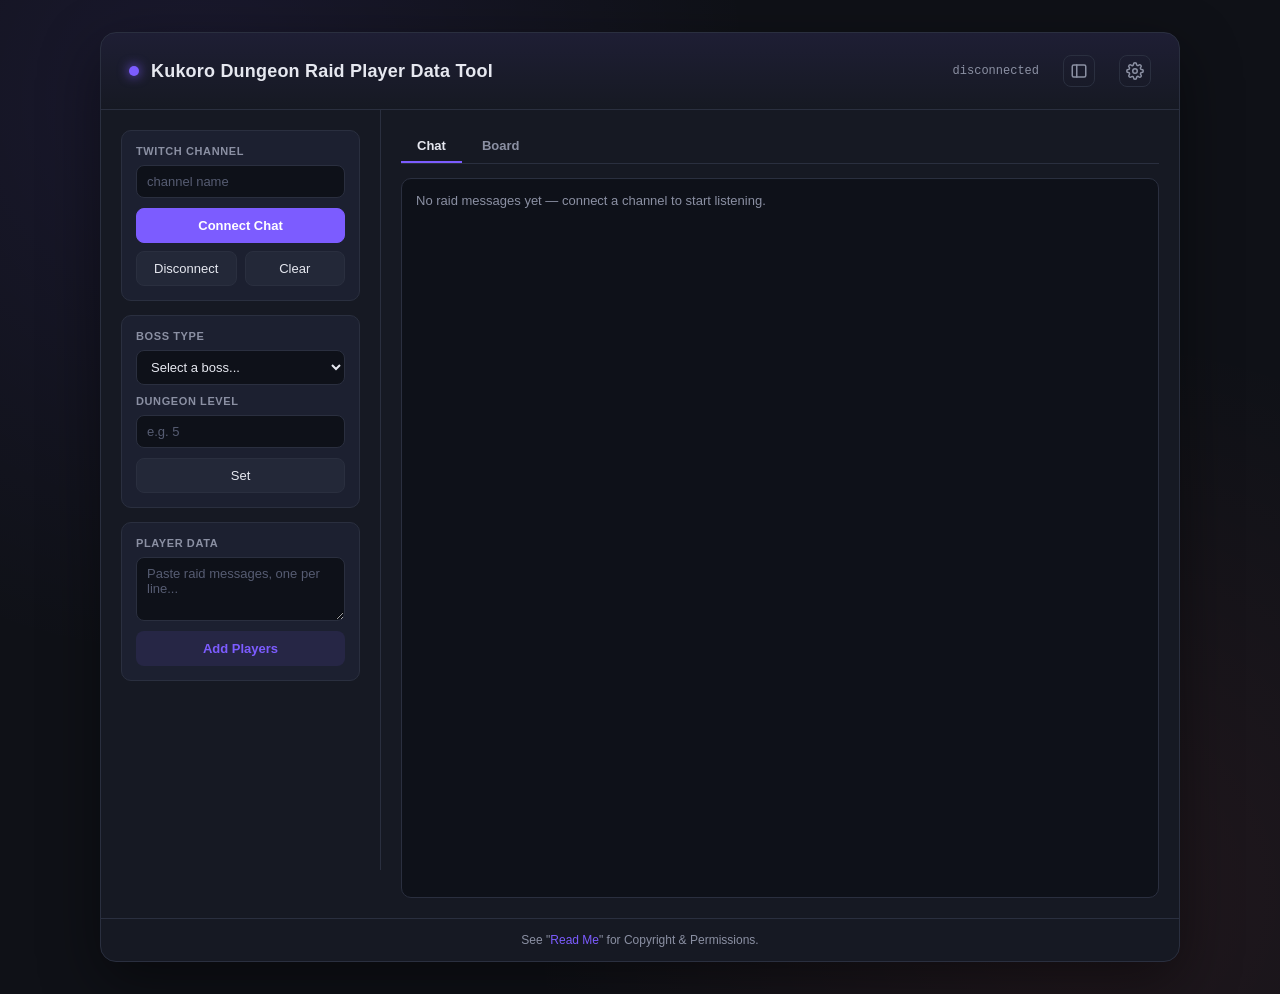
==== commit ed9344de: "small fixes" ====
--- a/index.html
+++ b/index.html
@@ -386,8 +386,8 @@
 
   .board-header, .player-row {
     display: grid;
-    grid-template-columns: 90px 50px 130px 80px 70px 1.6fr;
-    gap: 14px;
+    grid-template-columns: 118px 42px 122px 80px 70px 1.6fr;
+    gap: 10px;
     align-items: center;
   }
 
@@ -488,6 +488,12 @@
     padding: 3px 5px;
     border-radius: 5px;
     cursor: pointer;
+    min-width: 0;
+    max-width: 100%;
+    overflow: hidden;
+    text-overflow: ellipsis;
+    white-space: nowrap;
+    vertical-align: middle;
   }
 
   .player-row .player-name.name-green {
@@ -825,7 +831,7 @@
 
       <div class="section">
         <div class="field-label">Player Data</div>
-        <textarea id="playerDataInput" placeholder="Paste raid messages (or plain names), one per line..."></textarea>
+        <textarea id="playerDataInput" placeholder="Paste raid messages, one per line..."></textarea>
         <button class="ghost" style="background:rgba(124,92,255,0.1)" onclick="addPlayersFromTextarea()">Add Players</button>
 
       </div>
@@ -905,6 +911,7 @@
   </div>
 </div>
 
+<script src="patterns.js"></script>
 <script>
 let ws;
 let manualDisconnect = false;
@@ -1111,24 +1118,27 @@
   return { name, level, stats, role, skills, focus };
 }
 
-// Strong patterns: literal, fixed-meaning phrases. If one of these appears
-// in a skill's text, its focus value is used outright — no extraction, no
-// guessing. Checked in this order (top to bottom); the first one that
-// matches a given skill wins. These always take priority over the weak
-// variable pattern below, even when the weak pattern would also match.
-const STRONG_FOCUS_PATTERNS = [
-  // English
-  { re: /\ball\s+the\s+enemyies\b/i, focus: "all" },
-  { re: /\ball\s+enemies\b/i, focus: "all" },
-  { re: /\btougher\s+enemies\b/i, focus: "tougher" },
-  { re: /\bresilient\s+enemy\b/i, focus: "resilient" },
-  // Spanish
-  { re: /\btodos\s+los\s+enemigos\b/i, focus: "todos" },
-  { re: /\bdragón\s+enemigo\b/i, focus: "dragón" },
-  { re: /\btodos\s+enemigos\b/i, focus: "todos" },
-  { re: /\benemigos\s+más\s+resistentes\b/i, focus: "resistenses" },
-  { re: /\bcualquier\s+jefe\b/i, focus: "jefe" },
-];
+// The actual keyword list (language, phrase, focus label) lives in
+// patterns.js, loaded via <script src="patterns.js"> above, as a plain,
+// readable list — no regex needed to edit it. This turns each plain phrase
+// into the case-insensitive, whole-word/whole-phrase regex the matching
+// code below needs, keeping that regex detail out of the editable file.
+function escapeRegExp(str) {
+  return str.replace(/[.*+?^${}()|[\]\\]/g, "\\$&");
+}
+// If patterns.js is missing or failed to load, FOCUS_KEYWORDS won't exist —
+// fall back to an empty list instead of throwing, so a missing file just
+// means no focus keywords are recognized rather than breaking the whole app.
+let STRONG_FOCUS_PATTERNS = [];
+try {
+  const focusKeywords = typeof FOCUS_KEYWORDS !== "undefined" ? FOCUS_KEYWORDS : [];
+  STRONG_FOCUS_PATTERNS = focusKeywords.map(({ phrase, focus }) => {
+    const words = phrase.trim().split(/\s+/).map(escapeRegExp);
+    return { re: new RegExp("\\b" + words.join("\\s+") + "\\b", "i"), focus };
+  });
+} catch (e) {
+  STRONG_FOCUS_PATTERNS = [];
+}
 
 // Single source of truth for a player's focus: scans skill text for a
 // strong literal pattern first, falling back to the weak "enemy X" pattern
@@ -1441,7 +1451,7 @@
     const focusClass = data.focus ? (isMixedFocus ? " mixed-focus" : " has-focus") : "";
 
     row.innerHTML = `
-      <div class="player-name${nameHighlightClass}" data-name="${escapeHtml(name)}" title="Click to highlight red/green">${escapeHtml(name)}</div>
+      <div class="player-name${nameHighlightClass}" data-name="${escapeHtml(name)}" title="${escapeHtml(name)} — Click to highlight red/green">${escapeHtml(name)}</div>
       <div class="player-level ${getLevelClass(data.level)}">${escapeHtml(data.level) || "—"}</div>
       <div class="player-stats">${escapeHtml(data.stats) || "—"}</div>
       <div class="player-role">${escapeHtml(data.role) || "—"}</div>
@@ -1497,6 +1507,27 @@
     });
     board.appendChild(trigger);
   }
+
+  fitPlayerNames();
+}
+
+// Long names can overlap the level column since the name cell is narrow.
+// Rather than let that happen, shrink each name's font size just enough to
+// fit its cell (down to a floor), then let CSS ellipsis (white-space:
+// nowrap + text-overflow: ellipsis) truncate anything still too long at
+// that floor size. Runs after rows are in the DOM so scrollWidth/clientWidth
+// reflect real layout.
+function fitPlayerNames() {
+  const MIN_FONT_PX = 10;
+  const MAX_FONT_PX = 13;
+  document.querySelectorAll(".player-row .player-name").forEach(el => {
+    el.style.fontSize = MAX_FONT_PX + "px";
+    let size = MAX_FONT_PX;
+    while (el.scrollWidth > el.clientWidth && size > MIN_FONT_PX) {
+      size -= 1;
+      el.style.fontSize = size + "px";
+    }
+  });
 }
 
 function buildAddRowForm() {
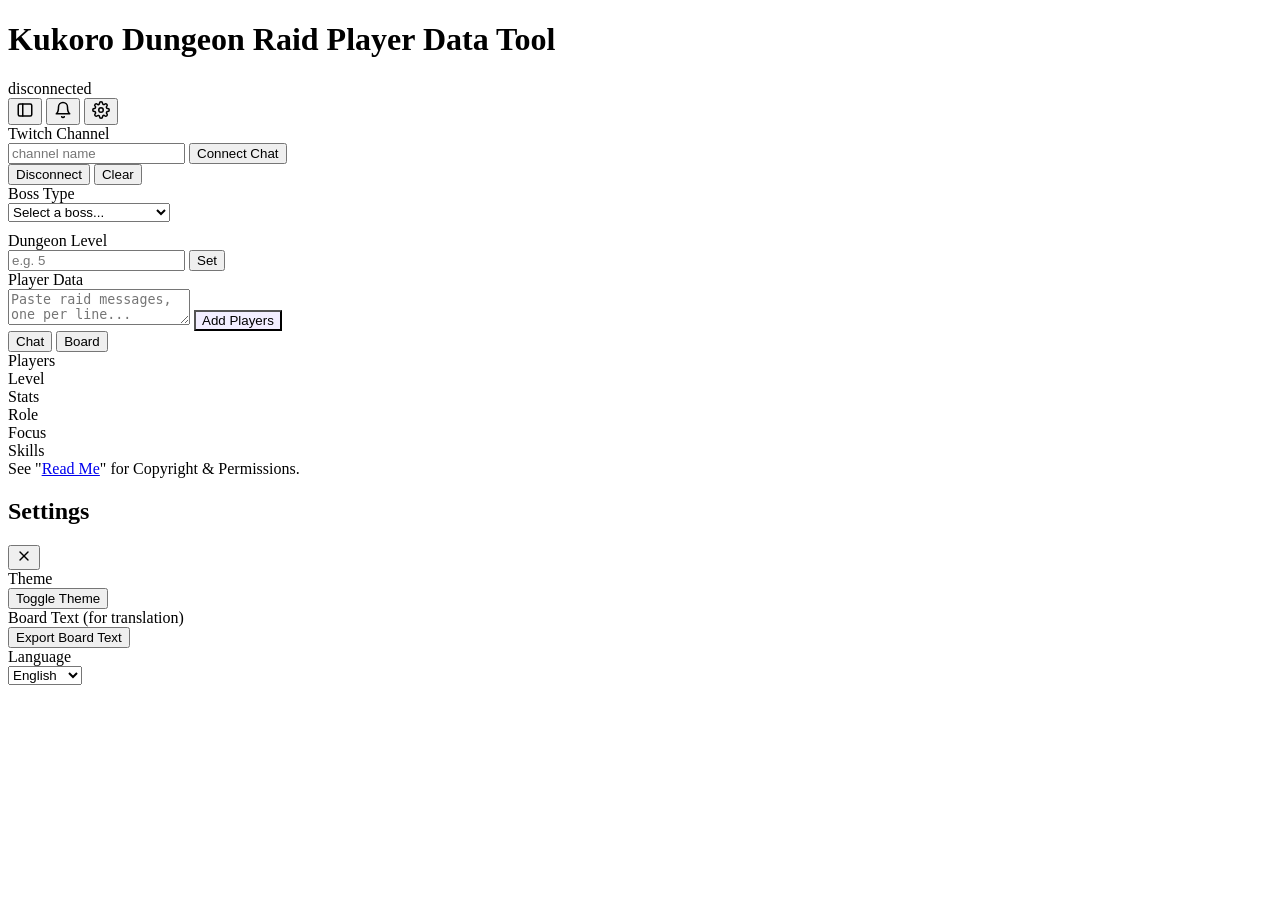
==== commit ca48d9cb: "Update index.html for using script and style file" ====
--- a/index.html
+++ b/index.html
@@ -4,760 +4,7 @@
 <meta charset="UTF-8">
 <title>Kukoro Dungeon Raid Player Data Tool</title>
 
-<style>
-  :root {
-    --bg: #0f1117;
-    --panel: #161923;
-    --panel-2: #1c2030;
-    --border: #2a2f3f;
-    --text: #e6e8f0;
-    --text-dim: #8b90a3;
-    --accent: #7c5cff;
-    --accent-2: #ff6b6b;
-    --success: #35d68f;
-  }
-
-  * { box-sizing: border-box; }
-
-  body {
-    margin: 0;
-    background: var(--bg);
-    background-image:
-      radial-gradient(circle at 15% 10%, rgba(124,92,255,0.10), transparent 40%),
-      radial-gradient(circle at 85% 90%, rgba(255,107,107,0.08), transparent 40%);
-    font-family: 'Inter', -apple-system, BlinkMacSystemFont, 'Segoe UI', sans-serif;
-    color: var(--text);
-    display: flex;
-    justify-content: center;
-    padding: 32px 16px;
-    min-height: 100vh;
-  }
-
-  .app {
-    width: 100%;
-    max-width: 1080px;
-    background: var(--panel);
-    border: 1px solid var(--border);
-    border-radius: 16px;
-    overflow: hidden;
-    box-shadow: 0 20px 60px rgba(0,0,0,0.45);
-    display: flex;
-    flex-direction: column;
-  }
-
-  .title-bar {
-    padding: 22px 28px;
-    border-bottom: 1px solid var(--border);
-    display: flex;
-    align-items: center;
-    gap: 12px;
-    background: linear-gradient(180deg, rgba(124,92,255,0.08), transparent);
-  }
-
-  .title-bar .mark {
-    width: 10px;
-    height: 10px;
-    border-radius: 50%;
-    background: var(--accent);
-    box-shadow: 0 0 12px var(--accent);
-  }
-
-  .title-bar h1 {
-    margin: 0;
-    font-size: 18px;
-    font-weight: 600;
-    letter-spacing: 0.2px;
-  }
-
-  .title-bar .sub {
-    margin-left: auto;
-    font-size: 12px;
-    color: var(--text-dim);
-    font-family: 'SFMono-Regular', Consolas, monospace;
-  }
-
-  .main-area {
-    display: flex;
-  }
-
-  .sidebar {
-    width: 280px;
-    padding: 20px;
-    border-right: 1px solid var(--border);
-    overflow-y: auto;
-    max-height: 760px;
-    background: var(--panel);
-    flex-shrink: 0;
-    transition: width 0.2s ease, padding 0.2s ease, border-color 0.2s ease;
-    overflow-x: hidden;
-  }
-
-  .sidebar.collapsed {
-    width: 0;
-    padding-left: 0;
-    padding-right: 0;
-    border-right-color: transparent;
-  }
-
-  .sidebar.collapsed > * {
-    display: none;
-  }
-
-  .section {
-    background: var(--panel-2);
-    border: 1px solid var(--border);
-    border-radius: 10px;
-    padding: 14px;
-    margin-bottom: 14px;
-  }
-
-  .field-label {
-    font-size: 11px;
-    font-weight: 600;
-    text-transform: uppercase;
-    letter-spacing: 0.6px;
-    color: var(--text-dim);
-    margin-bottom: 8px;
-  }
-
-  .field-label .value {
-    color: var(--text);
-    font-weight: 700;
-    text-transform: none;
-    letter-spacing: 0;
-    margin-left: 6px;
-  }
-
-  textarea, input {
-    display: block;
-    width: 100%;
-    background: #0e1119;
-    color: var(--text);
-    border: 1px solid var(--border);
-    border-radius: 8px;
-    padding: 8px 10px;
-    font-family: inherit;
-    font-size: 13px;
-    resize: vertical;
-    margin-bottom: 10px;
-  }
-
-  textarea { height: 64px; }
-
-  textarea::placeholder, input::placeholder { color: #565c72; }
-
-  textarea:focus, input:focus, button:focus-visible {
-    outline: none;
-    border-color: var(--accent);
-    box-shadow: 0 0 0 3px rgba(124,92,255,0.25);
-  }
-
-  button {
-    display: block;
-    width: 100%;
-    padding: 9px 0;
-    background: #232838;
-    color: var(--text);
-    border: 1px solid var(--border);
-    border-radius: 8px;
-    font-family: inherit;
-    font-size: 13px;
-    font-weight: 500;
-    cursor: pointer;
-    transition: background 0.15s ease, transform 0.05s ease, border-color 0.15s ease;
-    margin-bottom: 8px;
-  }
-
-  button:last-child { margin-bottom: 0; }
-
-  button:hover {
-    background: #2a3044;
-    border-color: #3a4159;
-  }
-
-  button:active {
-    transform: translateY(1px);
-  }
-
-  button.primary {
-    background: var(--accent);
-    border-color: var(--accent);
-    color: #fff;
-    font-weight: 600;
-  }
-
-  button.primary:hover {
-    background: #6c4cf0;
-  }
-
-  button.ghost {
-    background: transparent;
-    border-color: transparent;
-    color: var(--accent);
-    font-weight: 600;
-  }
-
-  button.ghost:hover {
-    background: rgba(124,92,255,0.1);
-  }
-
-  button.danger:hover {
-    border-color: var(--accent-2);
-    color: var(--accent-2);
-  }
-
-  .button-row {
-    display: flex;
-    gap: 8px;
-  }
-
-  .button-row button {
-    margin-bottom: 0;
-  }
-
-  .icon-btn {
-    display: flex;
-    align-items: center;
-    justify-content: center;
-    width: 32px;
-    height: 32px;
-    padding: 0;
-    margin: 0 0 0 12px;
-    background: transparent;
-    border: 1px solid var(--border);
-    border-radius: 8px;
-    color: var(--text-dim);
-    cursor: pointer;
-    transition: color 0.15s ease, border-color 0.15s ease, background 0.15s ease;
-  }
-
-  .icon-btn:hover {
-    color: var(--text);
-    border-color: var(--accent);
-    background: rgba(124,92,255,0.1);
-  }
-
-  .modal-overlay {
-    display: none;
-    position: fixed;
-    inset: 0;
-    background: rgba(0,0,0,0.6);
-    align-items: center;
-    justify-content: center;
-    z-index: 100;
-  }
-
-  .modal-overlay.open {
-    display: flex;
-  }
-
-  .modal {
-    width: 320px;
-    background: var(--panel);
-    border: 1px solid var(--border);
-    border-radius: 12px;
-    padding: 20px;
-    box-shadow: 0 20px 60px rgba(0,0,0,0.5);
-  }
-
-  .modal-header {
-    display: flex;
-    align-items: center;
-    justify-content: space-between;
-    margin-bottom: 16px;
-  }
-
-  .modal-header h2 {
-    margin: 0;
-    font-size: 15px;
-    font-weight: 600;
-  }
-
-  .modal .section {
-    margin-bottom: 12px;
-  }
-
-  .modal .section:last-child {
-    margin-bottom: 0;
-  }
-
-  select {
-    display: block;
-    width: 100%;
-    background: #0e1119;
-    color: var(--text);
-    border: 1px solid var(--border);
-    border-radius: 8px;
-    padding: 8px 10px;
-    font-family: inherit;
-    font-size: 13px;
-  }
-
-  select:focus {
-    outline: none;
-    border-color: var(--accent);
-    box-shadow: 0 0 0 3px rgba(124,92,255,0.25);
-  }
-
-  .content {
-    flex: 1;
-    padding: 20px;
-    display: flex;
-    flex-direction: column;
-  }
-
-  .tabs {
-    display: flex;
-    gap: 4px;
-    margin-bottom: 14px;
-    border-bottom: 1px solid var(--border);
-  }
-
-  .tab-btn {
-    display: inline-block;
-    width: auto;
-    margin: 0;
-    padding: 8px 16px;
-    background: transparent;
-    border: none;
-    border-bottom: 2px solid transparent;
-    border-radius: 0;
-    color: var(--text-dim);
-    font-weight: 600;
-  }
-
-  .tab-btn:hover {
-    background: rgba(124,92,255,0.08);
-    color: var(--text);
-  }
-
-  .tab-btn.active {
-    color: var(--text);
-    border-bottom-color: var(--accent);
-  }
-
-  .panel {
-    display: none;
-    flex: 1;
-  }
-
-  .panel.active {
-    display: block;
-  }
-
-  .chat-name {
-    color: var(--accent-2);
-    font-weight: 700;
-    margin-right: 4px;
-  }
-
-  .board {
-    height: 720px;
-    overflow-y: auto;
-    border: 1px solid var(--border);
-    border-radius: 10px;
-    padding: 14px;
-    background: #0e1119;
-    display: flex;
-    flex-direction: column;
-    gap: 8px;
-  }
-
-  .board:empty::before {
-    content: "No players yet — they'll appear here once detected in chat or added manually.";
-    color: var(--text-dim);
-    font-size: 13px;
-  }
-
-  .boss-type-display {
-    display: flex;
-    align-items: center;
-    gap: 8px;
-    padding: 8px 14px;
-    margin-bottom: 12px;
-    background: rgba(124,92,255,0.1);
-    border: 1px solid var(--border);
-    border-radius: 8px;
-    font-size: 14px;
-    font-weight: 700;
-    color: var(--accent);
-    width: fit-content;
-  }
-
-  .board-header, .player-row {
-    display: grid;
-    grid-template-columns: 118px 42px 122px 80px 70px 1.6fr;
-    gap: 10px;
-    align-items: center;
-  }
-
-  .board-header {
-    padding: 0 14px 8px 14px;
-    border-bottom: 1px solid var(--border);
-    font-size: 11px;
-    font-weight: 600;
-    text-transform: uppercase;
-    letter-spacing: 0.6px;
-    color: var(--text-dim);
-  }
-
-  .sort-header {
-    cursor: pointer;
-    user-select: none;
-    display: flex;
-    align-items: center;
-    gap: 4px;
-    transition: color 0.15s ease;
-  }
-
-  .sort-header:hover {
-    color: var(--text);
-  }
-
-  .sort-header.active {
-    color: var(--accent);
-  }
-
-  .sort-arrow {
-    font-size: 9px;
-    line-height: 1;
-    width: 8px;
-    display: inline-block;
-  }
-
-  .player-row {
-    position: relative;
-    background: var(--panel-2);
-    border: 1px solid var(--border);
-    border-radius: 8px;
-    padding: 10px 66px 10px 14px;
-  }
-
-  .player-row.player-row-out {
-    background: rgba(255,107,107,0.12);
-    border-color: rgba(255,107,107,0.35);
-  }
-
-  .row-action-btn {
-    position: absolute;
-    top: 50%;
-    transform: translateY(-50%);
-    width: 24px;
-    height: 24px;
-    padding: 0;
-    margin: 0;
-    display: flex;
-    align-items: center;
-    justify-content: center;
-    background: rgba(255,255,255,0.03);
-    border: 1px solid var(--border);
-    border-radius: 6px;
-    color: var(--text-dim);
-    cursor: pointer;
-    transition: color 0.15s ease, border-color 0.15s ease, background 0.15s ease;
-  }
-
-  .edit-row-btn {
-    right: 38px;
-  }
-
-  .edit-row-btn:hover {
-    color: var(--accent);
-    border-color: var(--accent);
-    background: rgba(124,92,255,0.1);
-  }
-
-  .remove-row-btn {
-    right: 8px;
-  }
-
-  .remove-row-btn:hover {
-    color: var(--accent-2);
-    border-color: var(--accent-2);
-    background: rgba(255,107,107,0.1);
-  }
-
-  .player-row.add-row {
-    padding-right: 14px;
-  }
-
-  .player-row .player-name {
-    font-weight: 700;
-    font-size: 13px;
-    display: inline-block;
-    padding: 3px 5px;
-    border-radius: 5px;
-    cursor: pointer;
-    min-width: 0;
-    max-width: 100%;
-    overflow: hidden;
-    text-overflow: ellipsis;
-    white-space: nowrap;
-    vertical-align: middle;
-  }
-
-  .player-row .player-name.name-green {
-    color: var(--success);
-  }
-
-  .player-row .player-name.name-red {
-    color: var(--accent-2);
-  }
-
-  .player-row .player-level {
-    font-size: 13px;
-    font-weight: 600;
-    color: var(--text);
-  }
-
-  .player-row .player-level.level-low {
-    color: var(--success);
-  }
-
-  .player-row .player-level.level-mid {
-    color: #e0c341;
-  }
-
-  .player-row .player-level.level-high {
-    color: var(--accent-2);
-  }
-
-  .player-row .player-stats {
-    font-size: 12px;
-    color: var(--text-dim);
-  }
-
-  .player-row .player-role {
-    font-size: 13px;
-  }
-
-  .player-row .player-focus {
-    font-size: 12px;
-    color: var(--text-dim);
-    text-transform: capitalize;
-  }
-
-  .player-row .player-focus.has-focus {
-    color: var(--success);
-  }
-
-  .player-row .player-focus.mixed-focus {
-    color: #e0c341;
-  }
-
-  .player-row .player-skills {
-    font-size: 12px;
-    color: var(--text);
-    line-height: 1.5;
-  }
-
-  .player-row .player-skills .skill-num {
-    color: var(--accent);
-    font-weight: 600;
-    margin-right: 4px;
-  }
-
-  .player-row .player-skills .skill-item {
-    padding: 3px 5px;
-    border-radius: 5px;
-    cursor: pointer;
-    transition: background 0.15s ease;
-  }
-
-  .player-row .player-skills .skill-item + .skill-item {
-    margin-top: 3px;
-  }
-
-  .player-row .player-skills .skill-item:hover {
-    background: rgba(255,255,255,0.06);
-  }
-
-  .player-row .player-skills .skill-item.skill-red {
-    color: var(--accent-2);
-    background: rgba(255,107,107,0.12);
-  }
-
-  .player-row .player-skills .skill-item.skill-red:hover {
-    background: rgba(255,107,107,0.2);
-  }
-
-  .player-row .player-skills .skill-item.skill-green {
-    color: var(--success);
-    background: rgba(53,214,143,0.12);
-  }
-
-  .player-row .player-skills .skill-item.skill-green:hover {
-    background: rgba(53,214,143,0.2);
-  }
-
-  .player-row .player-skills .skill-item.skill-yellow {
-    color: #e0c341;
-    background: rgba(224,195,65,0.14);
-  }
-
-  .player-row .player-skills .skill-item.skill-yellow:hover {
-    background: rgba(224,195,65,0.22);
-  }
-
-  .add-row-trigger {
-    display: flex;
-    align-items: center;
-    justify-content: center;
-    gap: 6px;
-    padding: 10px 14px;
-    border: 1px dashed var(--border);
-    border-radius: 8px;
-    color: var(--text-dim);
-    font-size: 13px;
-    font-weight: 500;
-    cursor: pointer;
-    transition: color 0.15s ease, border-color 0.15s ease, background 0.15s ease;
-  }
-
-  .add-row-trigger:hover {
-    color: var(--accent);
-    border-color: var(--accent);
-    background: rgba(124,92,255,0.08);
-  }
-
-  .add-row-trigger .plus-icon {
-    font-size: 16px;
-    font-weight: 700;
-    line-height: 1;
-  }
-
-  .player-row.add-row {
-    border-color: var(--accent);
-    align-items: start;
-  }
-
-  .add-row .add-input {
-    background: #0e1119;
-    color: var(--text);
-    border: 1px solid var(--border);
-    border-radius: 6px;
-    padding: 6px 8px;
-    font-family: inherit;
-    font-size: 12px;
-    width: 100%;
-    margin: 0;
-  }
-
-  .add-row .add-input:focus {
-    outline: none;
-    border-color: var(--accent);
-    box-shadow: 0 0 0 2px rgba(124,92,255,0.25);
-  }
-
-  .add-skills-cell {
-    display: flex;
-    flex-direction: column;
-    gap: 6px;
-  }
-
-  .add-skills-cell textarea {
-    background: #0e1119;
-    color: var(--text);
-    border: 1px solid var(--border);
-    border-radius: 6px;
-    padding: 6px 8px;
-    font-family: inherit;
-    font-size: 12px;
-    width: 100%;
-    height: 48px;
-    margin: 0;
-    resize: vertical;
-  }
-
-  .add-skills-cell textarea:focus {
-    outline: none;
-    border-color: var(--accent);
-    box-shadow: 0 0 0 2px rgba(124,92,255,0.25);
-  }
-
-  .add-row-actions {
-    display: flex;
-    gap: 6px;
-  }
-
-  .add-row-actions button {
-    margin: 0;
-    padding: 5px 0;
-    font-size: 12px;
-  }
-
-  .add-row-actions button.danger:hover {
-    border-color: var(--accent-2);
-    color: var(--accent-2);
-  }
-
-  .chat {
-    height: 720px;
-    overflow-y: auto;
-    border: 1px solid var(--border);
-    border-radius: 10px;
-    padding: 14px;
-    font-size: 13px;
-    background: #0e1119;
-  }
-
-  .chat:empty::before {
-    content: "No raid messages yet — connect a channel to start listening.";
-    color: var(--text-dim);
-    font-size: 13px;
-  }
-
-  .msg {
-    display: flex;
-    gap: 8px;
-    align-items: baseline;
-    padding: 8px 10px;
-    border-radius: 8px;
-    margin-bottom: 6px;
-    background: var(--panel-2);
-    border: 1px solid var(--border);
-  }
-
-  .tag {
-    color: var(--success);
-    font-weight: 700;
-    font-size: 11px;
-    letter-spacing: 0.3px;
-    font-family: 'SFMono-Regular', Consolas, monospace;
-  }
-
-  .name {
-    color: var(--accent);
-    font-weight: 600;
-  }
-
-  .msg .text {
-    color: var(--text);
-  }
-
-  .footer {
-    text-align: center;
-    padding: 14px;
-    font-size: 12px;
-    color: var(--text-dim);
-    border-top: 1px solid var(--border);
-  }
-
-  .footer a {
-    color: var(--accent);
-    text-decoration: none;
-  }
-
-  .footer a:hover {
-    text-decoration: underline;
-  }
-
-  .sidebar::-webkit-scrollbar, .chat::-webkit-scrollbar { width: 8px; }
-  .sidebar::-webkit-scrollbar-thumb, .chat::-webkit-scrollbar-thumb {
-    background: var(--border);
-    border-radius: 4px;
-  }
-</style>
+<link rel="stylesheet" href="style.css">
 </head>
 
 <body>
@@ -766,15 +13,22 @@
 
   <div class="title-bar">
     <div class="mark"></div>
-    <h1>Kukoro Dungeon Raid Player Data Tool</h1>
+    <h1 data-i18n="app_title">Kukoro Dungeon Raid Player Data Tool</h1>
     <div class="sub" id="statusText">disconnected</div>
-    <button class="icon-btn" onclick="toggleSidebar()" title="Toggle sidebar" aria-label="Toggle sidebar">
+    <button class="icon-btn" onclick="toggleSidebar()" title="Toggle sidebar" aria-label="Toggle sidebar" data-i18n-title="toggle_sidebar_title" data-i18n-aria="toggle_sidebar_title">
       <svg viewBox="0 0 24 24" width="18" height="18" fill="none" stroke="currentColor" stroke-width="2" stroke-linecap="round" stroke-linejoin="round">
         <rect x="3" y="4" width="18" height="16" rx="2"></rect>
         <line x1="9" y1="4" x2="9" y2="20"></line>
       </svg>
     </button>
-    <button class="icon-btn" onclick="openSettings()" title="Settings" aria-label="Settings">
+    <button class="icon-btn" id="translationBellBtn" onclick="openSettings()" title="Translations" aria-label="Translations" data-i18n-title="translation_bell_title" data-i18n-aria="translation_bell_title">
+      <span class="notif-badge" id="bellNotifBadge"></span>
+      <svg viewBox="0 0 24 24" width="18" height="18" fill="none" stroke="currentColor" stroke-width="2" stroke-linecap="round" stroke-linejoin="round">
+        <path d="M18 8a6 6 0 0 0-12 0c0 7-3 9-3 9h18s-3-2-3-9"></path>
+        <path d="M13.73 21a2 2 0 0 1-3.46 0"></path>
+      </svg>
+    </button>
+    <button class="icon-btn" onclick="openSettings()" title="Settings" aria-label="Settings" data-i18n-title="settings_title" data-i18n-aria="settings_title">
       <svg viewBox="0 0 24 24" width="18" height="18" fill="none" stroke="currentColor" stroke-width="2" stroke-linecap="round" stroke-linejoin="round">
         <circle cx="12" cy="12" r="3"></circle>
         <path d="M19.4 15a1.65 1.65 0 0 0 .33 1.82l.06.06a2 2 0 1 1-2.83 2.83l-.06-.06a1.65 1.65 0 0 0-1.82-.33 1.65 1.65 0 0 0-1 1.51V21a2 2 0 0 1-4 0v-.09A1.65 1.65 0 0 0 9 19.4a1.65 1.65 0 0 0-1.82.33l-.06.06a2 2 0 1 1-2.83-2.83l.06-.06a1.65 1.65 0 0 0 .33-1.82 1.65 1.65 0 0 0-1.51-1H3a2 2 0 0 1 0-4h.09A1.65 1.65 0 0 0 4.6 9a1.65 1.65 0 0 0-.33-1.82l-.06-.06a2 2 0 1 1 2.83-2.83l.06.06a1.65 1.65 0 0 0 1.82.33H9a1.65 1.65 0 0 0 1-1.51V3a2 2 0 0 1 4 0v.09a1.65 1.65 0 0 0 1 1.51 1.65 1.65 0 0 0 1.82-.33l.06-.06a2 2 0 1 1 2.83 2.83l-.06.06a1.65 1.65 0 0 0-.33 1.82V9a1.65 1.65 0 0 0 1.51 1H21a2 2 0 0 1 0 4h-.09a1.65 1.65 0 0 0-1.51 1z"></path>
@@ -788,19 +42,19 @@
     <div class="sidebar">
 
       <div class="section">
-        <div class="field-label">Twitch Channel</div>
-        <input id="channelInput" type="text" placeholder="channel name">
-        <button class="primary" onclick="connect()">Connect Chat</button>
+        <div class="field-label" data-i18n="twitch_channel_label">Twitch Channel</div>
+        <input id="channelInput" type="text" placeholder="channel name" data-i18n-placeholder="channel_placeholder">
+        <button class="primary" onclick="connect()" data-i18n="connect_chat_btn">Connect Chat</button>
         <div class="button-row">
-          <button class="danger" onclick="disconnect()">Disconnect</button>
-          <button class="danger" onclick="resetTool()">Clear</button>
+          <button class="danger" onclick="disconnect()" data-i18n="disconnect_btn">Disconnect</button>
+          <button class="danger" onclick="resetTool()" data-i18n="clear_btn">Clear</button>
         </div>
       </div>
 
       <div class="section">
-        <div class="field-label">Boss Type</div>
+        <div class="field-label" data-i18n="boss_type_label">Boss Type</div>
         <select id="bossTypeSelect" onchange="onBossTypeSelectChange()">
-          <option value="">Select a boss...</option>
+          <option value="" data-i18n="select_boss_option">Select a boss...</option>
           <option value="Bat">Bat</option>
           <option value="Cyclops">Cyclops</option>
           <option value="Dragon">Dragon</option>
@@ -819,20 +73,20 @@
           <option value="WereWolf">WereWolf</option>
           <option value="Wolf">Wolf</option>
           <option value="Zombie">Zombie</option>
-          <option value="__custom__">Other (type your own)...</option>
+          <option value="__custom__" data-i18n="boss_custom_option">Other (type your own)...</option>
         </select>
-        <input id="bossTypeCustomInput" type="text" placeholder="Enter custom boss type" style="display:none;">
+        <input id="bossTypeCustomInput" type="text" placeholder="Enter custom boss type" style="display:none;" data-i18n-placeholder="boss_custom_placeholder">
 
-        <div class="field-label" style="margin-top:10px;">Dungeon Level</div>
-        <input id="dungeonLevelInput" type="number" min="1" step="1" placeholder="e.g. 5">
+        <div class="field-label" style="margin-top:10px;" data-i18n="dungeon_level_label">Dungeon Level</div>
+        <input id="dungeonLevelInput" type="number" min="1" step="1" placeholder="e.g. 5" data-i18n-placeholder="dungeon_level_placeholder">
 
-        <button onclick="setBossType()">Set</button>
+        <button onclick="setBossType()" data-i18n="set_btn">Set</button>
       </div>
 
       <div class="section">
-        <div class="field-label">Player Data</div>
-        <textarea id="playerDataInput" placeholder="Paste raid messages, one per line..."></textarea>
-        <button class="ghost" style="background:rgba(124,92,255,0.1)" onclick="addPlayersFromTextarea()">Add Players</button>
+        <div class="field-label" data-i18n="player_data_label">Player Data</div>
+        <textarea id="playerDataInput" placeholder="Paste raid messages, one per line..." data-i18n-placeholder="player_data_placeholder"></textarea>
+        <button class="ghost" style="background:rgba(124,92,255,0.1)" onclick="addPlayersFromTextarea()" data-i18n="add_players_btn">Add Players</button>
 
       </div>
 
@@ -841,8 +95,8 @@
     <!-- MAIN CONTENT -->
     <div class="content">
       <div class="tabs">
-        <button class="tab-btn active" id="tabBtnChat" onclick="switchTab('chat')">Chat</button>
-        <button class="tab-btn" id="tabBtnBoard" onclick="switchTab('board')">Board</button>
+        <button class="tab-btn active" id="tabBtnChat" onclick="switchTab('chat')" data-i18n="tab_chat">Chat</button>
+        <button class="tab-btn" id="tabBtnBoard" onclick="switchTab('board')" data-i18n="tab_board">Board</button>
       </div>
 
       <div id="chatPanel" class="panel active">
@@ -852,21 +106,21 @@
       <div id="boardPanel" class="panel">
         <div id="bossTypeDisplay" class="boss-type-display" style="display:none;">
           <span id="bossTypeGroup" style="display:inline-flex; align-items:center; gap:8px;">
-            <span class="field-label" style="margin:0;">Boss</span>
+            <span class="field-label" style="margin:0;" data-i18n="boss_label">Boss</span>
             <span id="bossTypeValue"></span>
           </span>
           <span id="dungeonLevelDisplay" style="display:none; align-items:center; gap:8px;">
-            <span class="field-label" style="margin:0 0 0 10px;">Dungeon Level</span>
+            <span class="field-label" style="margin:0 0 0 10px;" data-i18n="dungeon_level_label">Dungeon Level</span>
             <span id="dungeonLevelValue"></span>
           </span>
         </div>
         <div class="board-header">
-          <div class="sort-header" id="sortHeader-name" onclick="toggleSort('name')">Players <span id="playerCount"></span><span class="sort-arrow"></span></div>
-          <div class="sort-header" id="sortHeader-level" onclick="toggleSort('level')">Level<span class="sort-arrow"></span></div>
-          <div>Stats</div>
-          <div class="sort-header" id="sortHeader-role" onclick="toggleSort('role')">Role<span class="sort-arrow"></span></div>
-          <div class="sort-header" id="sortHeader-focus" onclick="toggleSort('focus')">Focus<span class="sort-arrow"></span></div>
-          <div>Skills</div>
+          <div class="sort-header" id="sortHeader-name" onclick="toggleSort('name')"><span data-i18n="header_players">Players</span> <span id="playerCount"></span><span class="sort-arrow"></span></div>
+          <div class="sort-header" id="sortHeader-level" onclick="toggleSort('level')"><span data-i18n="header_level">Level</span><span class="sort-arrow"></span></div>
+          <div data-i18n="header_stats">Stats</div>
+          <div class="sort-header" id="sortHeader-role" onclick="toggleSort('role')"><span data-i18n="header_role">Role</span><span class="sort-arrow"></span></div>
+          <div class="sort-header" id="sortHeader-focus" onclick="toggleSort('focus')"><span data-i18n="header_focus">Focus</span><span class="sort-arrow"></span></div>
+          <div data-i18n="header_skills">Skills</div>
         </div>
         <div id="board" class="board"></div>
       </div>
@@ -874,7 +128,7 @@
 
   </div>
 
-  <div class="footer">
+  <div class="footer" data-i18n-html="footer_html">
     See "<a href="#" onclick="readMe(); return false;">Read Me</a>" for Copyright &amp; Permissions.
   </div>
 
@@ -884,8 +138,8 @@
 <div class="modal-overlay" id="settingsOverlay" onclick="if(event.target===this) closeSettings()">
   <div class="modal">
     <div class="modal-header">
-      <h2>Settings</h2>
-      <button class="icon-btn" onclick="closeSettings()" aria-label="Close settings">
+      <h2 data-i18n="settings_title">Settings</h2>
+      <button class="icon-btn" onclick="closeSettings()" aria-label="Close settings" data-i18n-aria="close_settings_aria">
         <svg viewBox="0 0 24 24" width="16" height="16" fill="none" stroke="currentColor" stroke-width="2" stroke-linecap="round" stroke-linejoin="round">
           <line x1="18" y1="6" x2="6" y2="18"></line>
           <line x1="6" y1="6" x2="18" y2="18"></line>
@@ -894,12 +148,19 @@
     </div>
 
     <div class="section">
-      <div class="field-label">Theme</div>
-      <button onclick="toggleDarkMode()">Toggle Theme</button>
+      <div class="field-label" data-i18n="theme_label">Theme</div>
+      <button id="themeToggleBtn" onclick="toggleDarkMode()">Toggle Theme</button>
     </div>
 
     <div class="section">
-      <div class="field-label">Language</div>
+      <div class="field-label" data-i18n="board_text_log_label">Board Text (for translation)</div>
+      <button id="exportBoardTextBtn" onclick="exportBoardTextLog()">
+        <span data-i18n="export_board_text_btn">Export Board Text</span><span class="export-badge" id="exportBadge" style="display:none;"></span>
+      </button>
+    </div>
+
+    <div class="section">
+      <div class="field-label" data-i18n="language_label">Language</div>
       <select id="languageSelect" onchange="changeLanguage(this.value)">
         <option value="en">English</option>
         <option value="es">Español</option>
@@ -912,991 +173,7 @@
 </div>
 
 <script src="patterns.js"></script>
-<script>
-let ws;
-let manualDisconnect = false;
-let participants = new Map(); // name -> { stats, role, skills }
-const MAX_PLAYERS = 16;
-let sortMode = "name-asc";
-let addingRow = false;
-let editingName = null;
-
-/* ORIGINAL CHAT LOGIC (UNCHANGED) */
-function connect() {
-  const channel = document.getElementById("channelInput").value.trim().toLowerCase();
-  if (!channel) return;
-
-  // Close any existing connection first — otherwise reconnecting (or
-  // double-clicking Connect) leaves two sockets open, and every message
-  // gets rendered twice, once per socket.
-  if (ws) {
-    ws.onclose = null; // don't let the old socket's onclose overwrite our new status text
-    ws.close();
-    ws = null;
-  }
-  manualDisconnect = false;
-
-  const chatBox = document.getElementById("chat");
-  document.getElementById("statusText").textContent = "connecting to #" + channel + "…";
-
-  ws = new WebSocket("wss://irc-ws.chat.twitch.tv:443");
-
-  ws.onopen = () => {
-    ws.send("CAP REQ :twitch.tv/tags twitch.tv/commands twitch.tv/membership");
-    ws.send("NICK justinfan" + Math.floor(Math.random() * 100000));
-    ws.send("JOIN #" + channel);
-    document.getElementById("statusText").textContent = "connected — #" + channel;
-  };
-
-  ws.onclose = () => {
-    if (!manualDisconnect) {
-      document.getElementById("statusText").textContent = "disconnected (connection dropped)";
-    }
-    manualDisconnect = false;
-  };
-
-  ws.onmessage = (event) => {
-    // Twitch can pack multiple IRC lines into one WebSocket message,
-    // separated by CRLF — split them out and handle each individually.
-    const lines = event.data.split("\r\n").filter(line => line.length > 0);
-
-    for (const line of lines) {
-
-      // Twitch periodically sends PING; we must reply with PONG or it
-      // will drop the connection after a timeout.
-      if (line.startsWith("PING")) {
-        ws.send("PONG :tmi.twitch.tv");
-        continue;
-      }
-
-      if (!line.includes("PRIVMSG")) continue;
-
-      // Only trust messages from the broadcaster or a moderator — anyone
-      // else in chat could type "[KUKORO] FakePlayer (...)" and inject
-      // bogus data onto the board. Twitch's IRC tags carry this directly:
-      // "badges=broadcaster/1,..." (or "moderator/1,...") lists the
-      // account's badges, and "mod=1" is a simpler redundant flag for
-      // moderator status. Either signal is enough to trust the sender.
-      const badgesMatch = line.match(/badges=([^;]*)/);
-      const badges = badgesMatch ? badgesMatch[1] : "";
-      const isBroadcaster = /(^|,)broadcaster\//.test(badges);
-      const isModByBadge = /(^|,)moderator\//.test(badges);
-      const isModByTag = /[;@]mod=1(;|$)/.test(line);
-      if (!isBroadcaster && !isModByBadge && !isModByTag) continue;
-
-      const userMatch = line.match(/display-name=([^;]+)/);
-      const textMatch = line.match(/PRIVMSG #[^ ]+ :(.*)/);
-
-      const username = userMatch ? userMatch[1] : "Unknown";
-      const text = textMatch ? textMatch[1] : "";
-
-      // Twitch (and bots relaying into it) will sometimes append an
-      // invisible character — a zero-width space/joiner, or a Unicode
-      // "tag" character (U+E0000–U+E007F) — to an otherwise-identical
-      // message so Twitch's duplicate-message filter doesn't drop it.
-      // That trailing character is invisible in chat but breaks strict
-      // regexes anchored to the end of the string, so we strip it here
-      // before any parsing happens.
-      const cleanedText = text
-        .replace(/\u0001/g, "")
-        .replace(/^ACTION\s+/, "")
-        .replace(/[\u200B-\u200F\uFEFF\u2060-\u206F]|[\u{E0000}-\u{E007F}]/gu, "")
-        .trim();
-
-      if (cleanedText.toUpperCase().includes("[KUKORO]")) {
-
-        const cleaned = cleanedText
-          .replace(/\[KUKORO\]/i, "")
-          .trim();
-
-        const nameMatch = cleaned.match(/^(\S+)/);
-        const rawName = nameMatch ? nameMatch[1] : "Unknown";
-        const restText = cleaned.slice(rawName.length);
-
-        const div = document.createElement("div");
-        div.className = "msg";
-
-        div.innerHTML =
-          `<span class="chat-name">${escapeHtml(canonicalizeName(rawName))}</span>` +
-          `<span class="text">${escapeHtml(restText)}</span>`;
-
-        chatBox.appendChild(div);
-        chatBox.scrollTop = chatBox.scrollHeight;
-
-        // Dropped the trailing "$" anchor — it required the switch message
-        // to end exactly at "focus to X" with nothing else after it, which
-        // is exactly the kind of match a stray leftover character (or
-        // extra trailing punctuation) would silently break.
-        const focusMatch = cleaned.match(/^(\S+)\s+has switched focus to\s+([^.]+)\.?/i);
-
-        if (focusMatch) {
-          handleFocusSwitch(focusMatch[1], focusMatch[2].trim());
-        } else if (cleaned.includes("(") && cleaned.includes("[")) {
-          // Only treat it as a full stats announcement if it actually looks
-          // like one (has the stats parens AND at least one skill bracket).
-          // Previously ANY unrecognized [KUKORO] message — including a
-          // focus-switch line whose regex failed to match for any reason —
-          // fell through to here and got parsed as a stats message. Since a
-          // message like "X has switched focus to Y." has no "(" or "[", it
-          // parsed to an almost-empty record, and upsertParticipant() would
-          // silently overwrite (wipe) that player's real stats/role/skills.
-          const parsed = parseKukoroMessage(cleaned);
-          upsertParticipant(parsed);
-        } else {
-          console.warn("Unrecognized [KUKORO] message, ignoring so it can't wipe existing data:", cleaned);
-        }
-      }
-    }
-  };
-}
-
-function parseKukoroMessage(text) {
-  // Example: DAMR66 (Lv. 18, Df. 15%, Crit. 20%, Agi. 15%) > 🗡️ Rogue
-  // [ skill one ] and [ skill two ].
-  const nameMatch = text.match(/^(\S+)/);
-  const name = canonicalizeName(nameMatch ? nameMatch[1] : "Unknown");
-
-  const statsMatch = text.match(/\(([^)]*)\)/);
-  let stats = statsMatch ? statsMatch[1].trim() : "";
-
-  // Level lives inside the stats parens (e.g. "Lv. 18, Df. 15%, ...") but
-  // gets its own board column, so pull it out and tidy up what's left.
-  let level = "";
-  // "Lv." in English messages, "Nv." (Nivel) in Spanish ones.
-  const levelMatch = stats.match(/(?:Lv|Nv)\.?\s*(\d+)/i);
-  if (levelMatch) {
-    level = levelMatch[1];
-    stats = stats
-      .replace(levelMatch[0], "")
-      .replace(/^\s*,\s*|\s*,\s*$/g, "")
-      .trim();
-  }
-
-  // Role sits between the stats parentheses and the first skill bracket,
-  // after a ">" marker — but a player may have no role at all.
-  let role = "";
-  const afterStatsIndex = statsMatch ? statsMatch.index + statsMatch[0].length : name.length;
-  const firstBracketIndex = text.indexOf("[");
-  if (firstBracketIndex > afterStatsIndex) {
-    let segment = text.slice(afterStatsIndex, firstBracketIndex).trim();
-    if (segment.startsWith(">")) {
-      segment = segment.slice(1).trim();
-    }
-    role = segment;
-  }
-
-  // Capture each skill along with its position, so we can inspect the word
-  // sitting between two skills (e.g. "and" vs "but") to tell whether the
-  // second one is a downside rather than a bonus.
-  const skillMatches = [];
-  const skillRegex = /\[\s*([^\]]*?)\s*\]/g;
-  let m;
-  while ((m = skillRegex.exec(text)) !== null) {
-    skillMatches.push({ text: m[1].trim(), start: m.index, end: m.index + m[0].length });
-  }
-
-  const skills = skillMatches.map((match, i) => {
-    // "but" between two skills signals the following skill is a drawback,
-    // not a bonus — highlight it red automatically. "and" (or anything
-    // else) leaves it unhighlighted; the player can still override this
-    // manually by clicking the skill on the board.
-    let highlight = "none";
-    if (i > 0) {
-      const connector = text.slice(skillMatches[i - 1].end, match.start);
-      if (/\b(but|pero)\b/i.test(connector)) {
-        highlight = "red";
-      }
-    }
-    return { text: match.text, highlight };
-  });
-
-  // Focus is always derived from the skill text (never tracked as its own
-  // independent value) — see deriveFocusFromSkills for the "enemy X"
-  // scanning and the Mixed(...) combination rule.
-  const focus = deriveFocusFromSkills(skills);
-
-  return { name, level, stats, role, skills, focus };
-}
-
-// The actual keyword list (language, phrase, focus label) lives in
-// patterns.js, loaded via <script src="patterns.js"> above, as a plain,
-// readable list — no regex needed to edit it. This turns each plain phrase
-// into the case-insensitive, whole-word/whole-phrase regex the matching
-// code below needs, keeping that regex detail out of the editable file.
-function escapeRegExp(str) {
-  return str.replace(/[.*+?^${}()|[\]\\]/g, "\\$&");
-}
-// If patterns.js is missing or failed to load, FOCUS_KEYWORDS won't exist —
-// fall back to an empty list instead of throwing, so a missing file just
-// means no focus keywords are recognized rather than breaking the whole app.
-let STRONG_FOCUS_PATTERNS = [];
-try {
-  const focusKeywords = typeof FOCUS_KEYWORDS !== "undefined" ? FOCUS_KEYWORDS : [];
-  STRONG_FOCUS_PATTERNS = focusKeywords.map(({ phrase, focus }) => {
-    const words = phrase.trim().split(/\s+/).map(escapeRegExp);
-    return { re: new RegExp("\\b" + words.join("\\s+") + "\\b", "i"), focus };
-  });
-} catch (e) {
-  STRONG_FOCUS_PATTERNS = [];
-}
-
-// Single source of truth for a player's focus: scans skill text for a
-// strong literal pattern first, falling back to the weak "enemy X" pattern
-// only when no strong pattern matches, then combines distinct types found
-// across all of a player's skills into "Mixed (A, B)". Returns null
-// (rendered as "Unknown" on the board) when there are no skills, or none of
-// them name an enemy.
-function deriveFocusFromSkills(skills) {
-  if (!skills || skills.length === 0) return null;
-
-  const enemyTypes = [];
-  for (const skill of skills) {
-    let type = null;
-
-    // Strong patterns first — literal phrases with a fixed, known focus
-    // value. Scan the whole list; the first one that matches this skill's
-    // text wins.
-    for (const strong of STRONG_FOCUS_PATTERNS) {
-      if (strong.re.test(skill.text)) {
-        type = strong.focus;
-        break;
-      }
-    }
-
-    // No strong pattern matched — fall back to the weak, variable pattern.
-    // English puts the creature type after the word "enemy" (e.g. "enemy
-    // troll"). Spanish reverses that order and uses "enemigo" (e.g. "troll
-    // enemigo"), so try both patterns.
-    if (!type) {
-      const fm = skill.text.match(/enemy (\w+)/i) || skill.text.match(/(\w+)\s+enemigo/i);
-      if (fm) type = fm[1].toLowerCase();
-    }
-
-    if (type && !enemyTypes.includes(type)) enemyTypes.push(type);
-  }
-
-  if (enemyTypes.length > 1) {
-    const titleCase = t => t.charAt(0).toUpperCase() + t.slice(1);
-    return "Mixed (" + enemyTypes.map(titleCase).join(", ") + ")";
-  } else if (enemyTypes.length === 1) {
-    return enemyTypes[0];
-  }
-  return null;
-}
-
-function upsertParticipant(parsed) {
-  // Keep the player's existing name highlight if they were already on the
-  // board; a fresh raid announcement shouldn't reset a manual red/green call.
-  const previous = participants.get(parsed.name);
-  participants.set(parsed.name, {
-    level: parsed.level,
-    stats: parsed.stats,
-    role: parsed.role,
-    skills: parsed.skills,
-    focus: parsed.focus,
-    nameHighlight: previous ? (previous.nameHighlight || "green") : "green"
-  });
-  renderBoard();
-}
-
-function handleFocusSwitch(name, newCreature) {
-  name = canonicalizeName(name);
-
-  if (participants.has(name)) {
-    const player = participants.get(name);
-
-    if (player.skills.length === 0) {
-      // No skills recorded yet — the switch itself becomes the first skill
-      // entry, so focus keeps being derived from skills instead of tracked
-      // separately.
-      player.skills = [{ text: `Focusing enemy ${newCreature}`, highlight: "none" }];
-    } else if (player.focus) {
-      // Skills first: swap every mention of the old target creature(s) for
-      // the new one, wherever it appears in the skill text. A plain focus
-      // is one creature name; a combined "Mixed (A, B)" focus represents
-      // several, so pull each one out of the parentheses and replace all
-      // of them — after which re-deriving from skills naturally collapses
-      // back down to a single focus (since every "enemy X" now agrees).
-      const mixedMatch = player.focus.match(/^mixed\s*\((.+)\)$/i);
-      const oldTypes = mixedMatch
-        ? mixedMatch[1].split(",").map(t => t.trim()).filter(Boolean)
-        : [player.focus];
-
-      oldTypes.forEach(type => {
-        const escaped = type.replace(/[.*+?^${}()|[\]\\]/g, "\\$&");
-        const regex = new RegExp("\\b" + escaped + "\\b", "gi");
-        player.skills = player.skills.map(s => ({ text: s.text.replace(regex, newCreature), highlight: s.highlight }));
-      });
-    } else {
-      // Skills exist but none currently name an enemy — append a marker
-      // skill so the switch is still reflected in (and derivable from) the
-      // skill list.
-      player.skills = [...player.skills, { text: `Focusing enemy ${newCreature}`, highlight: "none" }];
-    }
-
-    // Focus itself is never set directly — always recompute it from the
-    // (now updated) skills, same as a freshly parsed raid announcement.
-    player.focus = deriveFocusFromSkills(player.skills);
-    participants.set(name, player);
-  } else {
-    // Player hasn't posted full stats yet — start their skill list with a
-    // focus marker so the board derives focus from it the same way it does
-    // for a fully parsed raid announcement.
-    const skills = [{ text: `Focusing enemy ${newCreature}`, highlight: "none" }];
-    participants.set(name, {
-      level: "",
-      stats: "",
-      role: "",
-      skills,
-      focus: deriveFocusFromSkills(skills),
-      nameHighlight: "green"
-    });
-  }
-
-  renderBoard();
-}
-
-// Player names are treated case-insensitively — "BOT-MEADOW" and
-// "bot-meadow" are the same player — and always stored/displayed in caps.
-// Every place a name is captured from parsed text or typed into a form
-// runs it through this first, so the participants Map only ever has one
-// canonical (uppercase) key per player.
-function canonicalizeName(name) {
-  return (name || "").trim().toUpperCase();
-}
-
-function escapeHtml(str) {
-  const div = document.createElement("div");
-  div.textContent = str;
-  return div.innerHTML;
-}
-
-function getLevelClass(level) {
-  const num = parseInt(level, 10);
-  if (isNaN(num)) return "";
-  if (num >= 18) return "level-high";
-  if (num >= 14) return "level-mid";
-  return "level-low";
-}
-
-function disconnect() {
-  if (!ws) {
-    document.getElementById("statusText").textContent = "disconnected";
-    return;
-  }
-  manualDisconnect = true;
-  ws.close();
-  ws = null;
-  document.getElementById("statusText").textContent = "disconnected";
-}
-
-/* BUTTON FUNCTIONS */
-function resetTool() {
-  document.getElementById("chat").innerHTML = "";
-  participants.clear();
-  renderBoard();
-
-  document.getElementById("bossTypeSelect").value = "";
-  document.getElementById("bossTypeCustomInput").value = "";
-  document.getElementById("bossTypeCustomInput").style.display = "none";
-  document.getElementById("dungeonLevelInput").value = "";
-  document.getElementById("bossTypeDisplay").style.display = "none";
-}
-
-function switchTab(tab) {
-  const chatPanel = document.getElementById("chatPanel");
-  const boardPanel = document.getElementById("boardPanel");
-  const tabBtnChat = document.getElementById("tabBtnChat");
-  const tabBtnBoard = document.getElementById("tabBtnBoard");
-
-  if (tab === "board") {
-    chatPanel.classList.remove("active");
-    boardPanel.classList.add("active");
-    tabBtnChat.classList.remove("active");
-    tabBtnBoard.classList.add("active");
-  } else {
-    boardPanel.classList.remove("active");
-    chatPanel.classList.add("active");
-    tabBtnBoard.classList.remove("active");
-    tabBtnChat.classList.add("active");
-  }
-}
-
-function addPlayersFromTextarea() {
-  const input = document.getElementById("playerDataInput");
-  const lines = input.value.split("\n")
-    .map(n => n.trim())
-    .filter(n => n.length > 0 && /\[KUKORO\]/i.test(n));
-
-  lines.forEach(line => {
-    // Strip everything up to and including an optional [KUKORO] tag (e.g. a
-    // leading username or "username :" that Twitch chat prepends), so a
-    // straight copy-paste from chat works the same as the live listener.
-    const cleaned = line.replace(/^.*?\[KUKORO\]\s*/i, "").trim();
-
-    // Same three-way check as the live chat listener: a focus-switch line
-    // first, since it has neither "(" nor "[" and would otherwise fall
-    // through to the bare-name branch below (which wipes skills/focus).
-    const focusMatch = cleaned.match(/^(\S+)\s+has switched focus to\s+([^.]+)\.?/i);
-
-    if (focusMatch) {
-      handleFocusSwitch(focusMatch[1], focusMatch[2].trim());
-    } else if (cleaned.includes("(") && cleaned.includes("[")) {
-      // Looks like a full raid announcement (stats parens + at least one
-      // skill bracket) — reuse the exact same parser the chat listener
-      // uses, so a pasted message ends up identical to one heard live.
-      const parsed = parseKukoroMessage(cleaned);
-      upsertParticipant(parsed);
-    } else {
-      // Otherwise treat it as a bare name, same as before — and never
-      // clobber an existing player's real data with a blank entry.
-      const nameMatch = cleaned.match(/^(\S+)/);
-      const name = canonicalizeName(nameMatch ? nameMatch[1] : cleaned);
-      if (name && !participants.has(name)) {
-        participants.set(name, { level: "", stats: "", role: "", skills: [], focus: null, nameHighlight: "green" });
-      }
-    }
-  });
-  renderBoard();
-
-  input.value = "";
-  switchTab("board");
-}
-
-function renderBoard() {
-  const board = document.getElementById("board");
-  board.innerHTML = "";
-  updateSortHeaders();
-
-  const playerCountEl = document.getElementById("playerCount");
-  if (playerCountEl) {
-    playerCountEl.textContent = "(" + participants.size + "/" + MAX_PLAYERS + ")";
-  }
-
-  const [field, direction] = sortMode.split("-");
-  const dir = direction === "desc" ? -1 : 1;
-
-  const sortedNames = Array.from(participants.keys()).sort((a, b) => {
-    const dataA = participants.get(a);
-    const dataB = participants.get(b);
-    let result = 0;
-
-    if (field === "name") {
-      result = a.localeCompare(b);
-    } else if (field === "level") {
-      // Missing/non-numeric levels sort to the bottom regardless of direction.
-      const numA = parseInt(dataA.level, 10);
-      const numB = parseInt(dataB.level, 10);
-      const validA = !isNaN(numA);
-      const validB = !isNaN(numB);
-      if (!validA && !validB) result = 0;
-      else if (!validA) return 1;
-      else if (!validB) return -1;
-      else result = numA - numB;
-    } else if (field === "role") {
-      result = (dataA.role || "").localeCompare(dataB.role || "");
-    } else if (field === "focus") {
-      result = (dataA.focus || "").localeCompare(dataB.focus || "");
-    }
-
-    if (result !== 0) {
-      return result * dir;
-    }
-
-    // Tied on the primary column — break the tie by level (higher level
-    // shown above lower), and only fall back to alphabetical order if
-    // the levels match too (or the primary column already was level).
-    if (field !== "level") {
-      const numA = parseInt(dataA.level, 10);
-      const numB = parseInt(dataB.level, 10);
-      const validA = !isNaN(numA);
-      const validB = !isNaN(numB);
-      if (validA && !validB) return -1;
-      if (!validA && validB) return 1;
-      if (validA && validB && numA !== numB) return numB - numA;
-    }
-
-    return a.localeCompare(b);
-  });
-
-  sortedNames.forEach(name => {
-    const data = participants.get(name);
-
-    if (name === editingName) {
-      board.appendChild(buildEditRowForm(name, data));
-      return;
-    }
-
-    const row = document.createElement("div");
-    const isOut = (data.nameHighlight || "green") === "red";
-    row.className = "player-row" + (isOut ? " player-row-out" : "");
-
-    const skillsHtml = data.skills.length
-      ? data.skills.map((s, i) => {
-          // A "Focusing enemy X" entry is a stand-in the tool creates when a
-          // focus-switch message arrives for a player with no real skills
-          // yet — flag it yellow regardless of its stored highlight so it's
-          // obviously a placeholder waiting on a full stats announcement.
-          const isFocusPlaceholder = /^focusing enemy \S+$/i.test(s.text.trim());
-          const highlightClass = isFocusPlaceholder
-            ? " skill-yellow"
-            : s.highlight === "red" ? " skill-red" : s.highlight === "green" ? " skill-green" : "";
-          const title = isFocusPlaceholder ? "Placeholder — waiting for full stats" : "Click to highlight red/green";
-          return `<div class="skill-item${highlightClass}" data-name="${escapeHtml(name)}" data-index="${i}" title="${title}"><span class="skill-num">${i + 1}.</span>${escapeHtml(s.text)}</div>`;
-        }).join("")
-      : "—";
-
-    const nameHighlightClass = isOut ? " name-red" : " name-green";
-    const isMixedFocus = !!(data.focus && /^mixed\b/i.test(data.focus));
-    const focusClass = data.focus ? (isMixedFocus ? " mixed-focus" : " has-focus") : "";
-
-    row.innerHTML = `
-      <div class="player-name${nameHighlightClass}" data-name="${escapeHtml(name)}" title="${escapeHtml(name)} — Click to highlight red/green">${escapeHtml(name)}</div>
-      <div class="player-level ${getLevelClass(data.level)}">${escapeHtml(data.level) || "—"}</div>
-      <div class="player-stats">${escapeHtml(data.stats) || "—"}</div>
-      <div class="player-role">${escapeHtml(data.role) || "—"}</div>
-      <div class="player-focus${focusClass}">${escapeHtml(data.focus) || "Unknown"}</div>
-      <div class="player-skills">${skillsHtml}</div>
-    `;
-
-    // Built and attached separately (not via the innerHTML string above) so
-    // its click handler is bound directly to this exact player, with no
-    // string-escaping to worry about — it's an absolutely-positioned
-    // overlay, so it doesn't disturb the row's 6-column grid layout.
-    const editBtn = document.createElement("button");
-    editBtn.className = "row-action-btn edit-row-btn";
-    editBtn.title = "Edit player";
-    editBtn.setAttribute("aria-label", "Edit player");
-    editBtn.innerHTML = `<svg viewBox="0 0 24 24" width="14" height="14" fill="none" stroke="currentColor" stroke-width="2" stroke-linecap="round" stroke-linejoin="round"><path d="M12 20h9"></path><path d="M16.5 3.5a2.121 2.121 0 0 1 3 3L7 19l-4 1 1-4Z"></path></svg>`;
-    // Bound to "pointerdown" rather than "click": this board can be
-    // re-rendered at any moment by an incoming chat message (which wipes
-    // and rebuilds the DOM). If that happens between the mouse/finger going
-    // down and coming back up, a "click" handler never fires because the
-    // element it was pressed on no longer exists by the time the browser
-    // would dispatch it. Firing on pointerdown reacts the instant the press
-    // starts, shrinking that race window to effectively nothing.
-    editBtn.addEventListener("pointerdown", (e) => {
-      e.preventDefault();
-      startEditRow(name);
-    });
-    row.appendChild(editBtn);
-
-    const removeBtn = document.createElement("button");
-    removeBtn.className = "row-action-btn remove-row-btn";
-    removeBtn.title = "Remove player";
-    removeBtn.setAttribute("aria-label", "Remove player");
-    removeBtn.innerHTML = `<svg viewBox="0 0 24 24" width="14" height="14" fill="none" stroke="currentColor" stroke-width="2" stroke-linecap="round" stroke-linejoin="round"><path d="M3 6h18"></path><path d="M8 6V4a2 2 0 0 1 2-2h4a2 2 0 0 1 2 2v2"></path><path d="M19 6l-1 14a2 2 0 0 1-2 2H8a2 2 0 0 1-2-2L5 6"></path><path d="M10 11v6"></path><path d="M14 11v6"></path></svg>`;
-    removeBtn.addEventListener("pointerdown", (e) => {
-      e.preventDefault();
-      removeParticipant(name);
-    });
-    row.appendChild(removeBtn);
-
-    board.appendChild(row);
-  });
-
-  if (addingRow) {
-    board.appendChild(buildAddRowForm());
-  } else {
-    const trigger = document.createElement("div");
-    trigger.className = "add-row-trigger";
-    trigger.innerHTML = `<span class="plus-icon">+</span> Add Player`;
-    trigger.addEventListener("pointerdown", (e) => {
-      e.preventDefault();
-      showAddRow();
-    });
-    board.appendChild(trigger);
-  }
-
-  fitPlayerNames();
-}
-
-// Long names can overlap the level column since the name cell is narrow.
-// Rather than let that happen, shrink each name's font size just enough to
-// fit its cell (down to a floor), then let CSS ellipsis (white-space:
-// nowrap + text-overflow: ellipsis) truncate anything still too long at
-// that floor size. Runs after rows are in the DOM so scrollWidth/clientWidth
-// reflect real layout.
-function fitPlayerNames() {
-  const MIN_FONT_PX = 10;
-  const MAX_FONT_PX = 13;
-  document.querySelectorAll(".player-row .player-name").forEach(el => {
-    el.style.fontSize = MAX_FONT_PX + "px";
-    let size = MAX_FONT_PX;
-    while (el.scrollWidth > el.clientWidth && size > MIN_FONT_PX) {
-      size -= 1;
-      el.style.fontSize = size + "px";
-    }
-  });
-}
-
-function buildAddRowForm() {
-  const row = document.createElement("div");
-  row.className = "player-row add-row";
-
-  row.innerHTML = `
-    <input class="add-input" id="addRowName" type="text" placeholder="Player name">
-    <input class="add-input" id="addRowLevel" type="text" inputmode="numeric" placeholder="Level" oninput="this.value = this.value.replace(/[^0-9]/g, '')">
-    <input class="add-input" id="addRowStats" type="text" placeholder="Stats">
-    <input class="add-input" id="addRowRole" type="text" placeholder="Role">
-    <input class="add-input" id="addRowFocus" type="text" placeholder="Focus">
-    <div class="add-skills-cell">
-      <textarea id="addRowSkills" placeholder="Skills, one per line..."></textarea>
-      <div class="add-row-actions">
-        <button class="ghost" style="background:rgba(124,92,255,0.1)" onclick="saveNewRow()">Save</button>
-        <button class="ghost danger" onclick="cancelAddRow()">Cancel</button>
-      </div>
-    </div>
-  `;
-
-  return row;
-}
-
-function showAddRow() {
-  editingName = null;
-  addingRow = true;
-  renderBoard();
-  const nameInput = document.getElementById("addRowName");
-  if (nameInput) nameInput.focus();
-}
-
-function cancelAddRow() {
-  addingRow = false;
-  renderBoard();
-}
-
-function saveNewRow() {
-  const name = canonicalizeName(document.getElementById("addRowName").value.trim());
-  if (!name) {
-    document.getElementById("addRowName").focus();
-    return;
-  }
-
-  const level = document.getElementById("addRowLevel").value.trim();
-  const stats = document.getElementById("addRowStats").value.trim();
-  const role = document.getElementById("addRowRole").value.trim();
-  const focusRaw = document.getElementById("addRowFocus").value.trim();
-  const focus = focusRaw ? focusRaw.toLowerCase() : null;
-  const skills = document.getElementById("addRowSkills").value
-    .split("\n")
-    .map(s => s.trim())
-    .filter(s => s.length > 0)
-    .map(text => ({ text, highlight: "none" }));
-
-  participants.set(name, { level, stats, role, skills, focus, nameHighlight: "green" });
-
-  addingRow = false;
-  renderBoard();
-}
-
-// Built with DOM methods (not an innerHTML template) so pre-filled values
-// containing quotes or special characters can never break the markup —
-// each field is set via .value/.textContent instead of being interpolated
-// into an HTML string.
-function buildEditRowForm(name, data) {
-  const row = document.createElement("div");
-  row.className = "player-row add-row";
-
-  const nameInput = document.createElement("input");
-  nameInput.className = "add-input";
-  nameInput.id = "editRowName";
-  nameInput.type = "text";
-  nameInput.placeholder = "Player name";
-  nameInput.value = name;
-
-  const levelInput = document.createElement("input");
-  levelInput.className = "add-input";
-  levelInput.id = "editRowLevel";
-  levelInput.type = "text";
-  levelInput.inputMode = "numeric";
-  levelInput.placeholder = "Level";
-  levelInput.value = data.level || "";
-  levelInput.addEventListener("input", () => {
-    levelInput.value = levelInput.value.replace(/[^0-9]/g, "");
-  });
-
-  const statsInput = document.createElement("input");
-  statsInput.className = "add-input";
-  statsInput.id = "editRowStats";
-  statsInput.type = "text";
-  statsInput.placeholder = "Stats";
-  statsInput.value = data.stats || "";
-
-  const roleInput = document.createElement("input");
-  roleInput.className = "add-input";
-  roleInput.id = "editRowRole";
-  roleInput.type = "text";
-  roleInput.placeholder = "Role";
-  roleInput.value = data.role || "";
-
-  const focusInput = document.createElement("input");
-  focusInput.className = "add-input";
-  focusInput.id = "editRowFocus";
-  focusInput.type = "text";
-  focusInput.placeholder = "Focus";
-  focusInput.value = data.focus || "";
-
-  const skillsCell = document.createElement("div");
-  skillsCell.className = "add-skills-cell";
-
-  const skillsTextarea = document.createElement("textarea");
-  skillsTextarea.id = "editRowSkills";
-  skillsTextarea.placeholder = "Skills, one per line...";
-  skillsTextarea.value = data.skills.map(s => s.text).join("\n");
-
-  const actions = document.createElement("div");
-  actions.className = "add-row-actions";
-
-  const saveBtn = document.createElement("button");
-  saveBtn.className = "ghost";
-  saveBtn.style.background = "rgba(124,92,255,0.1)";
-  saveBtn.textContent = "Save";
-  saveBtn.onclick = () => saveEditedRow(name);
-
-  const cancelBtn = document.createElement("button");
-  cancelBtn.className = "ghost danger";
-  cancelBtn.textContent = "Cancel";
-  cancelBtn.onclick = () => cancelEditRow();
-
-  actions.appendChild(saveBtn);
-  actions.appendChild(cancelBtn);
-  skillsCell.appendChild(skillsTextarea);
-  skillsCell.appendChild(actions);
-
-  row.appendChild(nameInput);
-  row.appendChild(levelInput);
-  row.appendChild(statsInput);
-  row.appendChild(roleInput);
-  row.appendChild(focusInput);
-  row.appendChild(skillsCell);
-
-  return row;
-}
-
-function removeParticipant(name) {
-  participants.delete(name);
-
-  // If the row being removed was the one open for editing, close that form
-  // too rather than leaving a stale edit form referencing a deleted player.
-  if (editingName === name) {
-    editingName = null;
-  }
-
-  renderBoard();
-}
-
-function startEditRow(name) {
-  // Editing and adding are mutually exclusive so there's never more than
-  // one open form on the board at a time.
-  addingRow = false;
-  editingName = name;
-  renderBoard();
-  const nameInput = document.getElementById("editRowName");
-  if (nameInput) nameInput.focus();
-}
-
-function cancelEditRow() {
-  editingName = null;
-  renderBoard();
-}
-
-function saveEditedRow(originalName) {
-  const nameInput = document.getElementById("editRowName");
-  const newName = canonicalizeName(nameInput.value.trim());
-  if (!newName) {
-    nameInput.focus();
-    return;
-  }
-
-  const level = document.getElementById("editRowLevel").value.trim();
-  const stats = document.getElementById("editRowStats").value.trim();
-  const role = document.getElementById("editRowRole").value.trim();
-  const focusRaw = document.getElementById("editRowFocus").value.trim();
-  const focus = focusRaw ? focusRaw.toLowerCase() : null;
-  const skillLines = document.getElementById("editRowSkills").value
-    .split("\n")
-    .map(s => s.trim())
-    .filter(s => s.length > 0);
-
-  // Keep each skill's red/green highlight if its text is unchanged at that
-  // position; anything new or reordered just starts back at "none" (the
-  // player can re-click it on the board to re-highlight).
-  const previous = participants.get(originalName);
-  const skills = skillLines.map((text, i) => {
-    const prevSkill = previous && previous.skills[i];
-    return { text, highlight: prevSkill && prevSkill.text === text ? prevSkill.highlight : "none" };
-  });
-
-  if (newName !== originalName) {
-    participants.delete(originalName);
-  }
-  participants.set(newName, { level, stats, role, skills, focus, nameHighlight: previous ? (previous.nameHighlight || "green") : "green" });
-
-  editingName = null;
-  renderBoard();
-}
-
-function toggleSidebar() {
-  document.querySelector('.sidebar').classList.toggle('collapsed');
-}
-
-function openSettings() {
-  document.getElementById("settingsOverlay").classList.add("open");
-}
-
-function closeSettings() {
-  document.getElementById("settingsOverlay").classList.remove("open");
-}
-
-function changeLanguage(lang) {
-  // Placeholder — wire this up to real translations when copy is ready.
-  alert("Language set to: " + lang + " (translations not yet implemented)");
-}
-
-function toggleDarkMode() {
-  alert("This tool now ships dark by default — light mode coming soon.");
-}
-
-function readMe() {
-  alert("Kukoro Dungeon Raid Tool - Read Me placeholder");
-}
-
-function onBossTypeSelectChange() {
-  const select = document.getElementById("bossTypeSelect");
-  const customInput = document.getElementById("bossTypeCustomInput");
-  if (select.value === "__custom__") {
-    customInput.style.display = "block";
-    customInput.focus();
-  } else {
-    customInput.style.display = "none";
-  }
-}
-
-function setBossType() {
-  const select = document.getElementById("bossTypeSelect");
-  const customInput = document.getElementById("bossTypeCustomInput");
-  const display = document.getElementById("bossTypeDisplay");
-  const valueEl = document.getElementById("bossTypeValue");
-  const levelInput = document.getElementById("dungeonLevelInput");
-  const levelDisplay = document.getElementById("dungeonLevelDisplay");
-  const levelValueEl = document.getElementById("dungeonLevelValue");
-  const bossGroup = document.getElementById("bossTypeGroup");
-
-  let value = select.value;
-  if (value === "__custom__") {
-    value = customInput.value.trim();
-  }
-
-  const levelValue = levelInput.value.trim();
-
-  if (!value && !levelValue) {
-    display.style.display = "none";
-    return;
-  }
-
-  if (value) {
-    valueEl.textContent = value;
-    bossGroup.style.display = "inline-flex";
-  } else {
-    bossGroup.style.display = "none";
-  }
-
-  if (levelValue) {
-    levelValueEl.textContent = levelValue;
-    levelDisplay.style.display = "inline-flex";
-  } else {
-    levelDisplay.style.display = "none";
-  }
-
-  display.style.display = "flex";
-}
-
-function toggleSort(field) {
-  const [currentField, currentDirection] = sortMode.split("-");
-  if (currentField === field) {
-    // Clicking the same column again flips the direction.
-    sortMode = field + "-" + (currentDirection === "asc" ? "desc" : "asc");
-  } else {
-    // Switching to a new column starts fresh at ascending.
-    sortMode = field + "-asc";
-  }
-  renderBoard();
-}
-
-function updateSortHeaders() {
-  const [field, direction] = sortMode.split("-");
-  ["name", "level", "role", "focus"].forEach(f => {
-    const header = document.getElementById("sortHeader-" + f);
-    if (!header) return;
-    const arrow = header.querySelector(".sort-arrow");
-    if (f === field) {
-      header.classList.add("active");
-      arrow.textContent = direction === "asc" ? "▲" : "▼";
-    } else {
-      header.classList.remove("active");
-      arrow.textContent = "";
-    }
-  });
-}
-
-function toggleSkillHighlight(name, index) {
-  if (!participants.has(name)) return;
-  const player = participants.get(name);
-  if (!player.skills[index]) return;
-
-  // Cycle: none -> red -> green -> none, so players can mark a skill as a
-  // downside (red) or an upside (green) regardless of how it was parsed.
-  const current = player.skills[index].highlight || "none";
-  const next = current === "none" ? "red" : current === "red" ? "green" : "none";
-  player.skills[index].highlight = next;
-  participants.set(name, player);
-  renderBoard();
-}
-
-function toggleNameHighlight(name) {
-  if (!participants.has(name)) return;
-  const player = participants.get(name);
-
-  // Names only ever show as red or green (no neutral state), so a click
-  // just flips between the two.
-  const current = player.nameHighlight || "green";
-  player.nameHighlight = current === "green" ? "red" : "green";
-  participants.set(name, player);
-  renderBoard();
-}
-
-// Delegated listener for player-name clicks, same rationale as the skill
-// listener below: #board's contents get wiped and rebuilt on re-render, so
-// this is bound once to the never-replaced #board container instead of to
-// each individual name element.
-document.getElementById("board").addEventListener("pointerdown", (e) => {
-  const nameEl = e.target.closest(".player-name");
-  if (!nameEl) return;
-  e.preventDefault();
-  toggleNameHighlight(nameEl.dataset.name);
-});
-
-// Single delegated listener for skill clicks — attached once here rather
-// than re-attached inside renderBoard(), since #board itself is never
-// replaced (only its contents are re-rendered) and re-adding a listener
-// on every render would stack duplicate handlers. Uses "pointerdown" for
-// the same reason the edit button does: an incoming chat message can
-// re-render the board (destroying the exact element under the pointer)
-// between press and release, which would otherwise silently drop the click.
-document.getElementById("board").addEventListener("pointerdown", (e) => {
-  const item = e.target.closest(".skill-item");
-  if (!item) return;
-  e.preventDefault();
-  const name = item.dataset.name;
-  const index = parseInt(item.dataset.index, 10);
-  toggleSkillHighlight(name, index);
-});
-
-// Render once on load so the "+ Add Player" trigger shows immediately,
-// even before any data has come in from chat or been added manually.
-renderBoard();
-
-</script>
+<script src="script.js"></script>
 
 </body>
 </html>
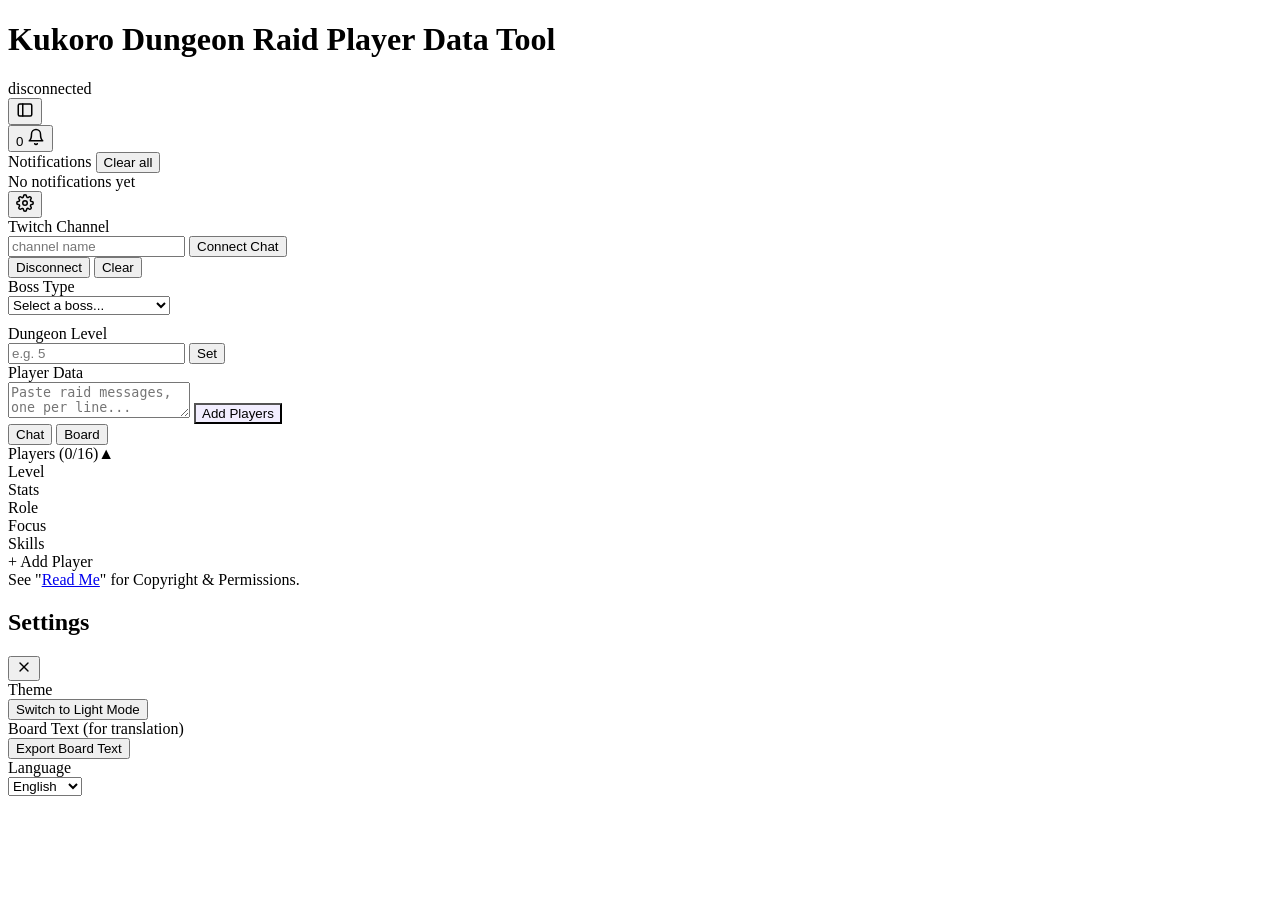
==== commit 2bc854a5: "fixes related to new strings and notifications" ====
--- a/index.html
+++ b/index.html
@@ -21,13 +21,23 @@
         <line x1="9" y1="4" x2="9" y2="20"></line>
       </svg>
     </button>
-    <button class="icon-btn" id="translationBellBtn" onclick="openSettings()" title="Translations" aria-label="Translations" data-i18n-title="translation_bell_title" data-i18n-aria="translation_bell_title">
-      <span class="notif-badge" id="bellNotifBadge"></span>
-      <svg viewBox="0 0 24 24" width="18" height="18" fill="none" stroke="currentColor" stroke-width="2" stroke-linecap="round" stroke-linejoin="round">
-        <path d="M18 8a6 6 0 0 0-12 0c0 7-3 9-3 9h18s-3-2-3-9"></path>
-        <path d="M13.73 21a2 2 0 0 1-3.46 0"></path>
-      </svg>
-    </button>
+    <div class="bell-wrap">
+      <button class="icon-btn" id="translationBellBtn" onclick="toggleNotifPanel()" title="Notifications" aria-label="Notifications" data-i18n-title="notifications_title" data-i18n-aria="notifications_title">
+        <span class="notif-badge" id="bellNotifBadge"></span>
+        <svg viewBox="0 0 24 24" width="18" height="18" fill="none" stroke="currentColor" stroke-width="2" stroke-linecap="round" stroke-linejoin="round">
+          <path d="M18 8a6 6 0 0 0-12 0c0 7-3 9-3 9h18s-3-2-3-9"></path>
+          <path d="M13.73 21a2 2 0 0 1-3.46 0"></path>
+        </svg>
+      </button>
+
+      <div class="notif-panel" id="notifPanel">
+        <div class="notif-panel-header">
+          <span data-i18n="notifications_panel_title">Notifications</span>
+          <button class="notif-clear-btn" id="notifClearBtn" onclick="clearAllNotifications()" data-i18n="notifications_clear_btn">Clear all</button>
+        </div>
+        <div class="notif-list" id="notifList"></div>
+      </div>
+    </div>
     <button class="icon-btn" onclick="openSettings()" title="Settings" aria-label="Settings" data-i18n-title="settings_title" data-i18n-aria="settings_title">
       <svg viewBox="0 0 24 24" width="18" height="18" fill="none" stroke="currentColor" stroke-width="2" stroke-linecap="round" stroke-linejoin="round">
         <circle cx="12" cy="12" r="3"></circle>
@@ -173,6 +183,7 @@
 </div>
 
 <script src="patterns.js"></script>
+<script src="board_translations.js"></script>
 <script src="script.js"></script>
 
 </body>
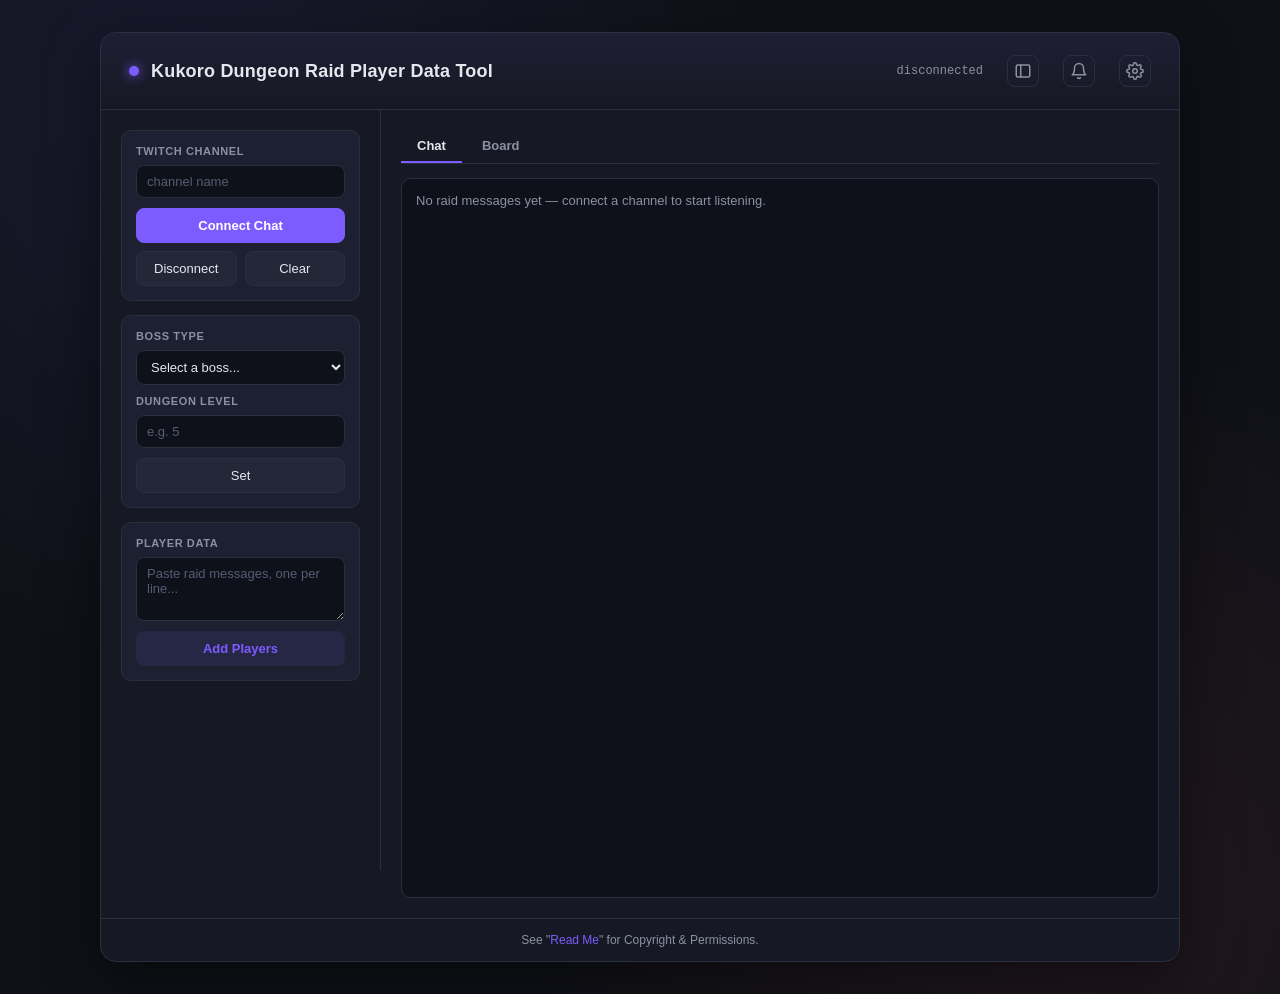
==== commit d6df22fa: "readme integrated" ====
--- a/index.html
+++ b/index.html
@@ -182,6 +182,37 @@
   </div>
 </div>
 
+<!-- READ ME MODAL -->
+<div class="modal-overlay" id="readmeOverlay" onclick="if(event.target===this) closeReadme()">
+  <div class="modal">
+    <div class="modal-header">
+      <h2 data-i18n="readme_title">Read Me</h2>
+      <button class="icon-btn" onclick="closeReadme()" aria-label="Close Read Me" data-i18n-aria="close_readme_aria">
+        <svg viewBox="0 0 24 24" width="16" height="16" fill="none" stroke="currentColor" stroke-width="2" stroke-linecap="round" stroke-linejoin="round">
+          <line x1="18" y1="6" x2="6" y2="18"></line>
+          <line x1="6" y1="6" x2="18" y2="18"></line>
+        </svg>
+      </button>
+    </div>
+
+    <div class="section readme-body">
+      <h3>Copyright &amp; Permissions</h3>
+      <p>Copyright &copy; 2026 the Kukoro Dungeon Raid Player Data Tool contributors.</p>
+      <p>Permission is hereby granted, free of charge, to any person obtaining a copy of this software and associated documentation files (the "Software"), to deal in the Software without restriction, including without limitation the rights to use, copy, modify, merge, publish, distribute, sublicense, and/or sell copies of the Software, and to permit persons to whom the Software is furnished to do so, subject to the following conditions:</p>
+      <p>The above copyright notice and this permission notice shall be included in all copies or substantial portions of the Software.</p>
+      <p>THE SOFTWARE IS PROVIDED "AS IS", WITHOUT WARRANTY OF ANY KIND, EXPRESS OR IMPLIED, INCLUDING BUT NOT LIMITED TO THE WARRANTIES OF MERCHANTABILITY, FITNESS FOR A PARTICULAR PURPOSE AND NONINFRINGEMENT. IN NO EVENT SHALL THE AUTHORS OR COPYRIGHT HOLDERS BE LIABLE FOR ANY CLAIM, DAMAGES OR OTHER LIABILITY, WHETHER IN AN ACTION OF CONTRACT, TORT OR OTHERWISE, ARISING FROM, OUT OF OR IN CONNECTION WITH THE SOFTWARE OR THE USE OR OTHER DEALINGS IN THE SOFTWARE.</p>
+
+      <h3>Not affiliated</h3>
+      <p>This is an unofficial, fan-made companion tool for organizing "Kukoro Dungeon Raid" community events on Twitch. It is not affiliated with, endorsed by, or sponsored by the creators of Kukoro Dungeon Raid, Twitch Interactive, Inc., or any related parties. All game names, trademarks, and in-game terminology referenced (boss names, skill text, etc.) belong to their respective owners and are used here only for identification and interoperability purposes.</p>
+
+      <h3>Third-party data</h3>
+      <p>Player-submitted chat messages parsed by this tool remain the property of the players who wrote them. This tool does not claim ownership over any in-game text, player names, or chat content it displays or processes.</p>
+
+      <p class="readme-footnote">For setup instructions, feature details, and information on customizing keyword matching or translations, see <code>README.md</code> in the project folder.</p>
+    </div>
+  </div>
+</div>
+
 <script src="patterns.js"></script>
 <script src="board_translations.js"></script>
 <script src="script.js"></script>
--- a/style.css
+++ b/style.css
@@ -0,0 +1,993 @@
+  :root {
+    --bg: #0f1117;
+    --panel: #161923;
+    --panel-2: #1c2030;
+    --border: #2a2f3f;
+    --text: #e6e8f0;
+    --text-dim: #8b90a3;
+    --accent: #7c5cff;
+    --accent-2: #ff6b6b;
+    --success: #35d68f;
+    --input-bg: #0e1119;
+    --placeholder: #565c72;
+    --button-bg: #232838;
+    --button-bg-hover: #2a3044;
+    --button-border-hover: #3a4159;
+    --shadow: rgba(0,0,0,0.45);
+    --shadow-modal: rgba(0,0,0,0.5);
+    --overlay: rgba(0,0,0,0.6);
+    --surface-hover: rgba(255,255,255,0.03);
+    --row-hover: rgba(255,255,255,0.06);
+    --bg-glow-1: rgba(124,92,255,0.10);
+    --bg-glow-2: rgba(255,107,107,0.08);
+    --title-glow: rgba(124,92,255,0.08);
+    --warn: #e0c341;
+  }
+
+  /* Light theme overrides. Toggled via the Settings > Theme button, which
+     sets data-theme="light" on <html> and persists the choice to
+     localStorage so it's restored on the next visit. Built as its own
+     palette rather than an inverted dark theme: a soft lavender-tinted
+     canvas, a bright white app shell that lifts off it with a colored
+     shadow, and cards/inputs a shade apart from each other for depth. */
+  :root[data-theme="light"] {
+    --bg: #e9ebf5;
+    --panel: #ffffff;
+    --panel-2: #f2f3fa;
+    --border: #dee1ee;
+    --text: #1f2130;
+    --text-dim: #6b7086;
+    --accent: #6d42f5;
+    --accent-2: #e2505b;
+    --success: #16966d;
+    --input-bg: #fbfbfe;
+    --placeholder: #9aa0b8;
+    --button-bg: #f0f1f8;
+    --button-bg-hover: #e6e8f4;
+    --button-border-hover: #c9cce3;
+    --shadow: rgba(83,66,159,0.16);
+    --shadow-modal: rgba(58,46,110,0.22);
+    --overlay: rgba(30,26,50,0.4);
+    --surface-hover: rgba(70,55,150,0.04);
+    --row-hover: rgba(70,55,150,0.06);
+    --bg-glow-1: rgba(124,92,255,0.10);
+    --bg-glow-2: rgba(255,107,107,0.08);
+    --title-glow: rgba(124,92,255,0.10);
+    --warn: #b8860a;
+  }
+
+  * { box-sizing: border-box; }
+
+  body {
+    margin: 0;
+    background: var(--bg);
+    background-image:
+      radial-gradient(circle at 15% 10%, var(--bg-glow-1), transparent 40%),
+      radial-gradient(circle at 85% 90%, var(--bg-glow-2), transparent 40%);
+    font-family: 'Inter', -apple-system, BlinkMacSystemFont, 'Segoe UI', sans-serif;
+    color: var(--text);
+    display: flex;
+    justify-content: center;
+    padding: 32px 16px;
+    min-height: 100vh;
+  }
+
+  .app {
+    width: 100%;
+    max-width: 1080px;
+    background: var(--panel);
+    border: 1px solid var(--border);
+    border-radius: 16px;
+    overflow: hidden;
+    box-shadow: 0 20px 60px var(--shadow);
+    display: flex;
+    flex-direction: column;
+  }
+
+  .title-bar {
+    padding: 22px 28px;
+    border-bottom: 1px solid var(--border);
+    display: flex;
+    align-items: center;
+    gap: 12px;
+    background: linear-gradient(180deg, var(--title-glow), transparent);
+  }
+
+  .title-bar .mark {
+    width: 10px;
+    height: 10px;
+    border-radius: 50%;
+    background: var(--accent);
+    box-shadow: 0 0 12px var(--accent);
+  }
+
+  .title-bar h1 {
+    margin: 0;
+    font-size: 18px;
+    font-weight: 600;
+    letter-spacing: 0.2px;
+  }
+
+  .title-bar .sub {
+    margin-left: auto;
+    font-size: 12px;
+    color: var(--text-dim);
+    font-family: 'SFMono-Regular', Consolas, monospace;
+  }
+
+  .main-area {
+    display: flex;
+  }
+
+  .sidebar {
+    width: 280px;
+    padding: 20px;
+    border-right: 1px solid var(--border);
+    overflow-y: auto;
+    max-height: 760px;
+    background: var(--panel);
+    flex-shrink: 0;
+    transition: width 0.2s ease, padding 0.2s ease, border-color 0.2s ease;
+    overflow-x: hidden;
+  }
+
+  .sidebar.collapsed {
+    width: 0;
+    padding-left: 0;
+    padding-right: 0;
+    border-right-color: transparent;
+  }
+
+  .sidebar.collapsed > * {
+    display: none;
+  }
+
+  .section {
+    background: var(--panel-2);
+    border: 1px solid var(--border);
+    border-radius: 10px;
+    padding: 14px;
+    margin-bottom: 14px;
+  }
+
+  .field-label {
+    font-size: 11px;
+    font-weight: 600;
+    text-transform: uppercase;
+    letter-spacing: 0.6px;
+    color: var(--text-dim);
+    margin-bottom: 8px;
+  }
+
+  .field-label .value {
+    color: var(--text);
+    font-weight: 700;
+    text-transform: none;
+    letter-spacing: 0;
+    margin-left: 6px;
+  }
+
+  textarea, input {
+    display: block;
+    width: 100%;
+    background: var(--input-bg);
+    color: var(--text);
+    border: 1px solid var(--border);
+    border-radius: 8px;
+    padding: 8px 10px;
+    font-family: inherit;
+    font-size: 13px;
+    resize: vertical;
+    margin-bottom: 10px;
+  }
+
+  textarea { height: 64px; }
+
+  textarea::placeholder, input::placeholder { color: var(--placeholder); }
+
+  textarea:focus, input:focus, button:focus-visible {
+    outline: none;
+    border-color: var(--accent);
+    box-shadow: 0 0 0 3px rgba(124,92,255,0.25);
+  }
+
+  button {
+    display: block;
+    width: 100%;
+    padding: 9px 0;
+    background: var(--button-bg);
+    color: var(--text);
+    border: 1px solid var(--border);
+    border-radius: 8px;
+    font-family: inherit;
+    font-size: 13px;
+    font-weight: 500;
+    cursor: pointer;
+    transition: background 0.15s ease, transform 0.05s ease, border-color 0.15s ease;
+    margin-bottom: 8px;
+  }
+
+  button:last-child { margin-bottom: 0; }
+
+  button:hover {
+    background: var(--button-bg-hover);
+    border-color: var(--button-border-hover);
+  }
+
+  button:active {
+    transform: translateY(1px);
+  }
+
+  button.primary {
+    background: var(--accent);
+    border-color: var(--accent);
+    color: #fff;
+    font-weight: 600;
+  }
+
+  button.primary:hover {
+    background: #6c4cf0;
+  }
+
+  button.ghost {
+    background: transparent;
+    border-color: transparent;
+    color: var(--accent);
+    font-weight: 600;
+  }
+
+  button.ghost:hover {
+    background: rgba(124,92,255,0.1);
+  }
+
+  button.danger:hover {
+    border-color: var(--accent-2);
+    color: var(--accent-2);
+  }
+
+  .button-row {
+    display: flex;
+    gap: 8px;
+  }
+
+  .button-row button {
+    margin-bottom: 0;
+  }
+
+  .icon-btn {
+    position: relative;
+    display: flex;
+    align-items: center;
+    justify-content: center;
+    width: 32px;
+    height: 32px;
+    padding: 0;
+    margin: 0 0 0 12px;
+    background: transparent;
+    border: 1px solid var(--border);
+    border-radius: 8px;
+    color: var(--text-dim);
+    cursor: pointer;
+    transition: color 0.15s ease, border-color 0.15s ease, background 0.15s ease;
+  }
+
+  .icon-btn:hover {
+    color: var(--text);
+    border-color: var(--accent);
+    background: rgba(124,92,255,0.1);
+  }
+
+  /* Small red counter shown on the Settings gear once new, un-exported
+     board text (roles/focuses/skills) has been logged, and again next to
+     the export button itself — both hidden until there's something new. */
+  .notif-badge {
+    display: none;
+    position: absolute;
+    top: -6px;
+    right: -6px;
+    min-width: 16px;
+    height: 16px;
+    padding: 0 4px;
+    border-radius: 8px;
+    background: var(--accent-2);
+    color: #fff;
+    font-size: 10px;
+    font-weight: 700;
+    line-height: 16px;
+    text-align: center;
+    pointer-events: none;
+  }
+
+  .notif-badge.visible {
+    display: block;
+  }
+
+  /* The bell's icon (and border) picks up the same red as its badge while
+     something new is waiting, so it reads as "lit up" even before you spot
+     the number — same idea as an unread-mail icon. */
+  #translationBellBtn.has-notifications {
+    color: var(--accent-2);
+    border-color: var(--accent-2);
+  }
+
+  .export-badge {
+    display: inline-block;
+    margin-left: 6px;
+    padding: 1px 6px;
+    border-radius: 10px;
+    background: var(--accent-2);
+    color: #fff;
+    font-size: 11px;
+    font-weight: 700;
+  }
+
+  /* Bell button + its notification dropdown. The wrapper is the positioning
+     context so the panel hangs directly under the bell instead of being
+     centered on screen like the Settings modal. */
+  .bell-wrap {
+    position: relative;
+  }
+
+  .notif-panel {
+    display: none;
+    position: absolute;
+    top: calc(100% + 8px);
+    right: 0;
+    width: 320px;
+    max-height: 380px;
+    background: var(--panel);
+    border: 1px solid var(--border);
+    border-radius: 12px;
+    box-shadow: 0 20px 60px var(--shadow-modal);
+    z-index: 100;
+    flex-direction: column;
+    overflow: hidden;
+  }
+
+  .notif-panel.open {
+    display: flex;
+  }
+
+  .notif-panel-header {
+    display: flex;
+    align-items: center;
+    justify-content: space-between;
+    padding: 12px 14px;
+    border-bottom: 1px solid var(--border);
+    font-size: 13px;
+    font-weight: 600;
+    flex-shrink: 0;
+  }
+
+  .notif-clear-btn {
+    display: inline-block;
+    width: auto;
+    background: none;
+    border: none;
+    padding: 0;
+    margin: 0;
+    color: var(--text-dim);
+    font-size: 11px;
+    font-weight: 600;
+    cursor: pointer;
+    transition: color 0.15s ease;
+  }
+
+  .notif-clear-btn:hover {
+    background: none;
+    border-color: transparent;
+    color: var(--accent-2);
+  }
+
+  .notif-list {
+    overflow-y: auto;
+  }
+
+  /* Newest notification is always prepended, so top-of-list == most recent
+     with no separate grouping/sorting logic needed at render time. */
+  .notif-item {
+    display: flex;
+    flex-direction: column;
+    gap: 3px;
+    padding: 10px 14px;
+    border-bottom: 1px solid var(--border);
+  }
+
+  .notif-item:last-child {
+    border-bottom: none;
+  }
+
+  .notif-item-text {
+    font-size: 13px;
+    color: var(--text);
+    line-height: 1.4;
+  }
+
+  .notif-item-time {
+    font-size: 11px;
+    color: var(--text-dim);
+  }
+
+  .notif-empty {
+    padding: 24px 14px;
+    text-align: center;
+    font-size: 12px;
+    color: var(--text-dim);
+  }
+
+  .modal-overlay {
+    display: none;
+    position: fixed;
+    inset: 0;
+    background: var(--overlay);
+    align-items: center;
+    justify-content: center;
+    z-index: 100;
+  }
+
+  .modal-overlay.open {
+    display: flex;
+  }
+
+  .modal {
+    width: 320px;
+    background: var(--panel);
+    border: 1px solid var(--border);
+    border-radius: 12px;
+    padding: 20px;
+    box-shadow: 0 20px 60px var(--shadow-modal);
+  }
+
+  .modal-header {
+    display: flex;
+    align-items: center;
+    justify-content: space-between;
+    margin-bottom: 16px;
+  }
+
+  .modal-header h2 {
+    margin: 0;
+    font-size: 15px;
+    font-weight: 600;
+  }
+
+  .modal .section {
+    margin-bottom: 12px;
+  }
+
+  .modal .section:last-child {
+    margin-bottom: 0;
+  }
+
+  /* Read Me modal is longer-form than the other modals, so it gets its own
+     width and a scrollable body instead of the default fixed-height panel. */
+  #readmeOverlay .modal {
+    width: 520px;
+    max-width: 90vw;
+    max-height: 80vh;
+    display: flex;
+    flex-direction: column;
+  }
+
+  .readme-body {
+    overflow-y: auto;
+    font-size: 13px;
+    line-height: 1.6;
+    color: var(--text-dim);
+  }
+
+  .readme-body h3 {
+    margin: 16px 0 6px;
+    font-size: 13px;
+    font-weight: 600;
+    color: var(--text);
+  }
+
+  .readme-body h3:first-child {
+    margin-top: 0;
+  }
+
+  .readme-body p {
+    margin: 0 0 10px;
+  }
+
+  .readme-body code {
+    background: rgba(124,92,255,0.12);
+    padding: 1px 5px;
+    border-radius: 4px;
+    font-size: 12px;
+  }
+
+  .readme-footnote {
+    padding-top: 6px;
+    border-top: 1px solid var(--border);
+    font-style: italic;
+  }
+
+  select {
+    display: block;
+    width: 100%;
+    background: var(--input-bg);
+    color: var(--text);
+    border: 1px solid var(--border);
+    border-radius: 8px;
+    padding: 8px 10px;
+    font-family: inherit;
+    font-size: 13px;
+  }
+
+  select:focus {
+    outline: none;
+    border-color: var(--accent);
+    box-shadow: 0 0 0 3px rgba(124,92,255,0.25);
+  }
+
+  .content {
+    flex: 1;
+    padding: 20px;
+    display: flex;
+    flex-direction: column;
+  }
+
+  .tabs {
+    display: flex;
+    gap: 4px;
+    margin-bottom: 14px;
+    border-bottom: 1px solid var(--border);
+  }
+
+  .tab-btn {
+    display: inline-block;
+    width: auto;
+    margin: 0;
+    padding: 8px 16px;
+    background: transparent;
+    border: none;
+    border-bottom: 2px solid transparent;
+    border-radius: 0;
+    color: var(--text-dim);
+    font-weight: 600;
+  }
+
+  .tab-btn:hover {
+    background: rgba(124,92,255,0.08);
+    color: var(--text);
+  }
+
+  .tab-btn.active {
+    color: var(--text);
+    border-bottom-color: var(--accent);
+  }
+
+  .panel {
+    display: none;
+    flex: 1;
+  }
+
+  .panel.active {
+    display: block;
+  }
+
+  .chat-name {
+    color: var(--accent-2);
+    font-weight: 700;
+    margin-right: 4px;
+  }
+
+  .board {
+    height: 720px;
+    overflow-y: auto;
+    border: 1px solid var(--border);
+    border-radius: 10px;
+    padding: 14px;
+    background: var(--input-bg);
+    display: flex;
+    flex-direction: column;
+    gap: 8px;
+  }
+
+  .board:empty::before {
+    content: "No players yet — they'll appear here once detected in chat or added manually.";
+    color: var(--text-dim);
+    font-size: 13px;
+  }
+
+  .boss-type-display {
+    display: flex;
+    align-items: center;
+    gap: 8px;
+    padding: 8px 14px;
+    margin-bottom: 12px;
+    background: rgba(124,92,255,0.1);
+    border: 1px solid var(--border);
+    border-radius: 8px;
+    font-size: 14px;
+    font-weight: 700;
+    color: var(--accent);
+    width: fit-content;
+  }
+
+  .board-header, .player-row {
+    display: grid;
+    grid-template-columns: 118px 42px 122px 80px 70px 1.6fr;
+    gap: 10px;
+    align-items: center;
+  }
+
+  .board-header {
+    padding: 0 14px 8px 14px;
+    border-bottom: 1px solid var(--border);
+    font-size: 11px;
+    font-weight: 600;
+    text-transform: uppercase;
+    letter-spacing: 0.6px;
+    color: var(--text-dim);
+  }
+
+  .sort-header {
+    cursor: pointer;
+    user-select: none;
+    display: flex;
+    align-items: center;
+    gap: 4px;
+    transition: color 0.15s ease;
+  }
+
+  .sort-header:hover {
+    color: var(--text);
+  }
+
+  .sort-header.active {
+    color: var(--accent);
+  }
+
+  .sort-arrow {
+    font-size: 9px;
+    line-height: 1;
+    width: 8px;
+    display: inline-block;
+  }
+
+  .player-row {
+    position: relative;
+    background: var(--panel-2);
+    border: 1px solid var(--border);
+    border-radius: 8px;
+    padding: 10px 66px 10px 14px;
+  }
+
+  .player-row.player-row-out {
+    background: rgba(255,107,107,0.12);
+    border-color: rgba(255,107,107,0.35);
+  }
+
+  .row-action-btn {
+    position: absolute;
+    top: 50%;
+    transform: translateY(-50%);
+    width: 24px;
+    height: 24px;
+    padding: 0;
+    margin: 0;
+    display: flex;
+    align-items: center;
+    justify-content: center;
+    background: var(--surface-hover);
+    border: 1px solid var(--border);
+    border-radius: 6px;
+    color: var(--text-dim);
+    cursor: pointer;
+    transition: color 0.15s ease, border-color 0.15s ease, background 0.15s ease;
+  }
+
+  .edit-row-btn {
+    right: 38px;
+  }
+
+  .edit-row-btn:hover {
+    color: var(--accent);
+    border-color: var(--accent);
+    background: rgba(124,92,255,0.1);
+  }
+
+  .remove-row-btn {
+    right: 8px;
+  }
+
+  .remove-row-btn:hover {
+    color: var(--accent-2);
+    border-color: var(--accent-2);
+    background: rgba(255,107,107,0.1);
+  }
+
+  .player-row.add-row {
+    padding-right: 14px;
+  }
+
+  .player-row .player-name {
+    font-weight: 700;
+    font-size: 13px;
+    display: inline-block;
+    padding: 3px 5px;
+    border-radius: 5px;
+    cursor: pointer;
+    min-width: 0;
+    max-width: 100%;
+    overflow: hidden;
+    text-overflow: ellipsis;
+    white-space: nowrap;
+    vertical-align: middle;
+  }
+
+  .player-row .player-name.name-green {
+    color: var(--success);
+  }
+
+  .player-row .player-name.name-red {
+    color: var(--accent-2);
+  }
+
+  .player-row .player-level {
+    font-size: 13px;
+    font-weight: 600;
+    color: var(--text);
+  }
+
+  .player-row .player-level.level-low {
+    color: var(--success);
+  }
+
+  .player-row .player-level.level-mid {
+    color: var(--warn);
+  }
+
+  .player-row .player-level.level-high {
+    color: var(--accent-2);
+  }
+
+  .player-row .player-stats {
+    font-size: 12px;
+    color: var(--text-dim);
+  }
+
+  .player-row .player-role {
+    font-size: 13px;
+  }
+
+  .player-row .player-focus {
+    font-size: 12px;
+    color: var(--text-dim);
+    text-transform: capitalize;
+  }
+
+  .player-row .player-focus.has-focus {
+    color: var(--success);
+  }
+
+  .player-row .player-focus.mixed-focus {
+    color: var(--warn);
+  }
+
+  .player-row .player-skills {
+    font-size: 12px;
+    color: var(--text);
+    line-height: 1.5;
+  }
+
+  .player-row .player-skills .skill-num {
+    color: var(--accent);
+    font-weight: 600;
+    margin-right: 4px;
+  }
+
+  .player-row .player-skills .skill-item {
+    padding: 3px 5px;
+    border-radius: 5px;
+    cursor: pointer;
+    transition: background 0.15s ease;
+  }
+
+  .player-row .player-skills .skill-item + .skill-item {
+    margin-top: 3px;
+  }
+
+  .player-row .player-skills .skill-item:hover {
+    background: var(--row-hover);
+  }
+
+  .player-row .player-skills .skill-item.skill-red {
+    color: var(--accent-2);
+    background: rgba(255,107,107,0.12);
+  }
+
+  .player-row .player-skills .skill-item.skill-red:hover {
+    background: rgba(255,107,107,0.2);
+  }
+
+  .player-row .player-skills .skill-item.skill-green {
+    color: var(--success);
+    background: rgba(53,214,143,0.12);
+  }
+
+  .player-row .player-skills .skill-item.skill-green:hover {
+    background: rgba(53,214,143,0.2);
+  }
+
+  .player-row .player-skills .skill-item.skill-yellow {
+    color: #e0c341;
+    background: rgba(224,195,65,0.14);
+  }
+
+  .player-row .player-skills .skill-item.skill-yellow:hover {
+    background: rgba(224,195,65,0.22);
+  }
+
+  .add-row-trigger {
+    display: flex;
+    align-items: center;
+    justify-content: center;
+    gap: 6px;
+    padding: 10px 14px;
+    border: 1px dashed var(--border);
+    border-radius: 8px;
+    color: var(--text-dim);
+    font-size: 13px;
+    font-weight: 500;
+    cursor: pointer;
+    transition: color 0.15s ease, border-color 0.15s ease, background 0.15s ease;
+  }
+
+  .add-row-trigger:hover {
+    color: var(--accent);
+    border-color: var(--accent);
+    background: rgba(124,92,255,0.08);
+  }
+
+  .add-row-trigger .plus-icon {
+    font-size: 16px;
+    font-weight: 700;
+    line-height: 1;
+  }
+
+  .player-row.add-row {
+    border-color: var(--accent);
+    align-items: start;
+  }
+
+  .add-row .add-input {
+    background: var(--input-bg);
+    color: var(--text);
+    border: 1px solid var(--border);
+    border-radius: 6px;
+    padding: 6px 8px;
+    font-family: inherit;
+    font-size: 12px;
+    width: 100%;
+    margin: 0;
+  }
+
+  .add-row .add-input:focus {
+    outline: none;
+    border-color: var(--accent);
+    box-shadow: 0 0 0 2px rgba(124,92,255,0.25);
+  }
+
+  .add-skills-cell {
+    display: flex;
+    flex-direction: column;
+    gap: 6px;
+  }
+
+  .add-skills-cell textarea {
+    background: var(--input-bg);
+    color: var(--text);
+    border: 1px solid var(--border);
+    border-radius: 6px;
+    padding: 6px 8px;
+    font-family: inherit;
+    font-size: 12px;
+    width: 100%;
+    height: 48px;
+    margin: 0;
+    resize: vertical;
+  }
+
+  .add-skills-cell textarea:focus {
+    outline: none;
+    border-color: var(--accent);
+    box-shadow: 0 0 0 2px rgba(124,92,255,0.25);
+  }
+
+  .add-row-actions {
+    display: flex;
+    gap: 6px;
+  }
+
+  .add-row-actions button {
+    margin: 0;
+    padding: 5px 0;
+    font-size: 12px;
+  }
+
+  .add-row-actions button.danger:hover {
+    border-color: var(--accent-2);
+    color: var(--accent-2);
+  }
+
+  .chat {
+    height: 720px;
+    overflow-y: auto;
+    border: 1px solid var(--border);
+    border-radius: 10px;
+    padding: 14px;
+    font-size: 13px;
+    background: var(--input-bg);
+  }
+
+  .chat:empty::before {
+    content: "No raid messages yet — connect a channel to start listening.";
+    color: var(--text-dim);
+    font-size: 13px;
+  }
+
+  .msg {
+    display: flex;
+    gap: 8px;
+    align-items: baseline;
+    padding: 8px 10px;
+    border-radius: 8px;
+    margin-bottom: 6px;
+    background: var(--panel-2);
+    border: 1px solid var(--border);
+  }
+
+  /* Zeatrise bot messages get a yellow highlight so they stand out from
+     regular [KUKORO] raid messages in the chat log. */
+  .msg.zeatrise {
+    background: rgba(255, 214, 0, 0.08);
+    border-color: rgba(255, 214, 0, 0.45);
+  }
+
+  .msg.zeatrise .chat-name {
+    color: var(--warn);
+  }
+
+  .tag {
+    color: var(--success);
+    font-weight: 700;
+    font-size: 11px;
+    letter-spacing: 0.3px;
+    font-family: 'SFMono-Regular', Consolas, monospace;
+  }
+
+  .name {
+    color: var(--accent);
+    font-weight: 600;
+  }
+
+  .msg .text {
+    color: var(--text);
+  }
+
+  .footer {
+    text-align: center;
+    padding: 14px;
+    font-size: 12px;
+    color: var(--text-dim);
+    border-top: 1px solid var(--border);
+  }
+
+  .footer a {
+    color: var(--accent);
+    text-decoration: none;
+  }
+
+  .footer a:hover {
+    text-decoration: underline;
+  }
+
+  .sidebar::-webkit-scrollbar, .chat::-webkit-scrollbar { width: 8px; }
+  .sidebar::-webkit-scrollbar-thumb, .chat::-webkit-scrollbar-thumb {
+    background: var(--border);
+    border-radius: 4px;
+  }
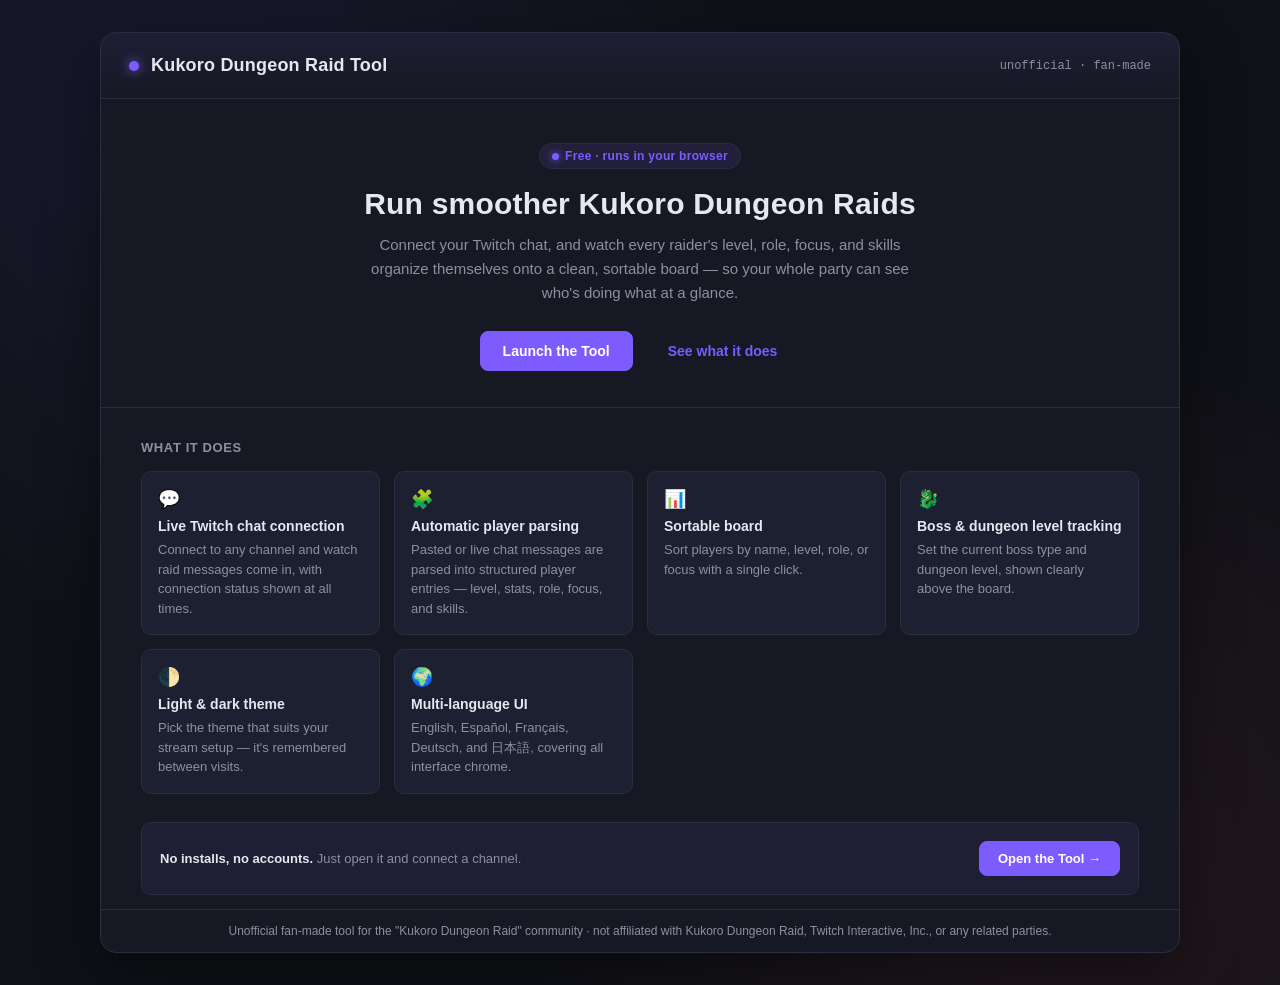
==== commit 41f12c7f: "rerouting" ====
--- a/index.html
+++ b/index.html
@@ -2,9 +2,193 @@
 <html lang="en">
 <head>
 <meta charset="UTF-8">
-<title>Kukoro Dungeon Raid Player Data Tool</title>
+<meta name="viewport" content="width=device-width, initial-scale=1">
+<title>Kukoro Dungeon Raid Tool</title>
+<meta name="description" content="A free companion tool for running Kukoro Dungeon Raid events on Twitch — live chat parsing, a sortable player board, and boss tracking.">
 
 <link rel="stylesheet" href="style.css">
+<style>
+  /* ---- Landing-page-only additions ----
+     Everything else (colors, .app shell, .section, buttons, .footer) is
+     reused as-is from style.css so this page matches the tool exactly. */
+
+  .hero {
+    padding: 44px 40px 36px;
+    text-align: center;
+    border-bottom: 1px solid var(--border);
+  }
+
+  .hero-badge {
+    display: inline-flex;
+    align-items: center;
+    gap: 6px;
+    padding: 5px 12px;
+    border-radius: 20px;
+    background: rgba(124,92,255,0.1);
+    border: 1px solid var(--border);
+    color: var(--accent);
+    font-size: 12px;
+    font-weight: 700;
+    letter-spacing: 0.3px;
+    margin-bottom: 18px;
+  }
+
+  .hero-badge .dot {
+    width: 7px;
+    height: 7px;
+    border-radius: 50%;
+    background: var(--accent);
+    box-shadow: 0 0 8px var(--accent);
+  }
+
+  .hero h1 {
+    margin: 0 0 12px;
+    font-size: 30px;
+    font-weight: 700;
+    letter-spacing: 0.2px;
+  }
+
+  .hero p.lede {
+    max-width: 560px;
+    margin: 0 auto 26px;
+    color: var(--text-dim);
+    font-size: 15px;
+    line-height: 1.6;
+  }
+
+  .hero-actions {
+    display: flex;
+    justify-content: center;
+    gap: 12px;
+    flex-wrap: wrap;
+  }
+
+  .hero-actions a.primary,
+  .hero-actions a.ghost {
+    display: inline-flex;
+    align-items: center;
+    justify-content: center;
+    width: auto;
+    text-decoration: none;
+    padding: 11px 22px;
+    border-radius: 8px;
+    font-size: 14px;
+    font-weight: 600;
+    border: 1px solid var(--border);
+    transition: background 0.15s ease, transform 0.05s ease, border-color 0.15s ease;
+  }
+
+  .hero-actions a.primary {
+    background: var(--accent);
+    border-color: var(--accent);
+    color: #fff;
+  }
+
+  .hero-actions a.primary:hover { background: #6c4cf0; }
+
+  .hero-actions a.ghost {
+    background: transparent;
+    border-color: transparent;
+    color: var(--accent);
+  }
+
+  .hero-actions a.ghost:hover { background: rgba(124,92,255,0.1); }
+
+  .hero-actions a:active { transform: translateY(1px); }
+
+  .content-body {
+    padding: 32px 40px 8px;
+  }
+
+  .content-body h2 {
+    margin: 0 0 16px;
+    font-size: 13px;
+    font-weight: 700;
+    text-transform: uppercase;
+    letter-spacing: 0.6px;
+    color: var(--text-dim);
+  }
+
+  .feature-grid {
+    display: grid;
+    grid-template-columns: repeat(auto-fit, minmax(220px, 1fr));
+    gap: 14px;
+    margin-bottom: 8px;
+  }
+
+  .feature-card {
+    background: var(--panel-2);
+    border: 1px solid var(--border);
+    border-radius: 10px;
+    padding: 16px;
+  }
+
+  .feature-card .icon {
+    font-size: 18px;
+    margin-bottom: 8px;
+    display: block;
+  }
+
+  .feature-card h3 {
+    margin: 0 0 6px;
+    font-size: 14px;
+    font-weight: 600;
+    color: var(--text);
+  }
+
+  .feature-card p {
+    margin: 0;
+    font-size: 13px;
+    line-height: 1.5;
+    color: var(--text-dim);
+  }
+
+  .cta-strip {
+    margin: 28px 0 6px;
+    padding: 18px;
+    background: rgba(124,92,255,0.08);
+    border: 1px solid var(--border);
+    border-radius: 10px;
+    display: flex;
+    align-items: center;
+    justify-content: space-between;
+    gap: 16px;
+    flex-wrap: wrap;
+  }
+
+  .cta-strip .text {
+    font-size: 13px;
+    color: var(--text-dim);
+  }
+
+  .cta-strip .text strong {
+    color: var(--text);
+  }
+
+  .cta-strip a.primary {
+    display: inline-flex;
+    align-items: center;
+    justify-content: center;
+    width: auto;
+    text-decoration: none;
+    padding: 9px 18px;
+    border-radius: 8px;
+    font-size: 13px;
+    font-weight: 600;
+    background: var(--accent);
+    border: 1px solid var(--accent);
+    color: #fff;
+    white-space: nowrap;
+  }
+
+  .cta-strip a.primary:hover { background: #6c4cf0; }
+
+  @media (max-width: 600px) {
+    .hero { padding: 32px 20px 28px; }
+    .content-body { padding: 24px 20px 8px; }
+    .hero h1 { font-size: 24px; }
+  }
+</style>
 </head>
 
 <body>
@@ -13,209 +197,66 @@
 
   <div class="title-bar">
     <div class="mark"></div>
-    <h1 data-i18n="app_title">Kukoro Dungeon Raid Player Data Tool</h1>
-    <div class="sub" id="statusText">disconnected</div>
-    <button class="icon-btn" onclick="toggleSidebar()" title="Toggle sidebar" aria-label="Toggle sidebar" data-i18n-title="toggle_sidebar_title" data-i18n-aria="toggle_sidebar_title">
-      <svg viewBox="0 0 24 24" width="18" height="18" fill="none" stroke="currentColor" stroke-width="2" stroke-linecap="round" stroke-linejoin="round">
-        <rect x="3" y="4" width="18" height="16" rx="2"></rect>
-        <line x1="9" y1="4" x2="9" y2="20"></line>
-      </svg>
-    </button>
-    <div class="bell-wrap">
-      <button class="icon-btn" id="translationBellBtn" onclick="toggleNotifPanel()" title="Notifications" aria-label="Notifications" data-i18n-title="notifications_title" data-i18n-aria="notifications_title">
-        <span class="notif-badge" id="bellNotifBadge"></span>
-        <svg viewBox="0 0 24 24" width="18" height="18" fill="none" stroke="currentColor" stroke-width="2" stroke-linecap="round" stroke-linejoin="round">
-          <path d="M18 8a6 6 0 0 0-12 0c0 7-3 9-3 9h18s-3-2-3-9"></path>
-          <path d="M13.73 21a2 2 0 0 1-3.46 0"></path>
-        </svg>
-      </button>
-
-      <div class="notif-panel" id="notifPanel">
-        <div class="notif-panel-header">
-          <span data-i18n="notifications_panel_title">Notifications</span>
-          <button class="notif-clear-btn" id="notifClearBtn" onclick="clearAllNotifications()" data-i18n="notifications_clear_btn">Clear all</button>
-        </div>
-        <div class="notif-list" id="notifList"></div>
-      </div>
+    <h1>Kukoro Dungeon Raid Tool</h1>
+    <div class="sub">unofficial &middot; fan-made</div>
+  </div>
+
+  <div class="hero">
+    <div class="hero-badge"><span class="dot"></span> Free &middot; runs in your browser</div>
+    <h1>Run smoother Kukoro Dungeon Raids</h1>
+    <p class="lede">Connect your Twitch chat, and watch every raider's level, role, focus, and skills organize themselves onto a clean, sortable board — so your whole party can see who's doing what at a glance.</p>
+    <div class="hero-actions">
+      <a class="primary" href="kukoro-tool/">Launch the Tool</a>
+      <a class="ghost" href="#features">See what it does</a>
     </div>
-    <button class="icon-btn" onclick="openSettings()" title="Settings" aria-label="Settings" data-i18n-title="settings_title" data-i18n-aria="settings_title">
-      <svg viewBox="0 0 24 24" width="18" height="18" fill="none" stroke="currentColor" stroke-width="2" stroke-linecap="round" stroke-linejoin="round">
-        <circle cx="12" cy="12" r="3"></circle>
-        <path d="M19.4 15a1.65 1.65 0 0 0 .33 1.82l.06.06a2 2 0 1 1-2.83 2.83l-.06-.06a1.65 1.65 0 0 0-1.82-.33 1.65 1.65 0 0 0-1 1.51V21a2 2 0 0 1-4 0v-.09A1.65 1.65 0 0 0 9 19.4a1.65 1.65 0 0 0-1.82.33l-.06.06a2 2 0 1 1-2.83-2.83l.06-.06a1.65 1.65 0 0 0 .33-1.82 1.65 1.65 0 0 0-1.51-1H3a2 2 0 0 1 0-4h.09A1.65 1.65 0 0 0 4.6 9a1.65 1.65 0 0 0-.33-1.82l-.06-.06a2 2 0 1 1 2.83-2.83l.06.06a1.65 1.65 0 0 0 1.82.33H9a1.65 1.65 0 0 0 1-1.51V3a2 2 0 0 1 4 0v.09a1.65 1.65 0 0 0 1 1.51 1.65 1.65 0 0 0 1.82-.33l.06-.06a2 2 0 1 1 2.83 2.83l-.06.06a1.65 1.65 0 0 0-.33 1.82V9a1.65 1.65 0 0 0 1.51 1H21a2 2 0 0 1 0 4h-.09a1.65 1.65 0 0 0-1.51 1z"></path>
-      </svg>
-    </button>
-  </div>
-
-  <div class="main-area">
-
-    <!-- SIDEBAR -->
-    <div class="sidebar">
-
-      <div class="section">
-        <div class="field-label" data-i18n="twitch_channel_label">Twitch Channel</div>
-        <input id="channelInput" type="text" placeholder="channel name" data-i18n-placeholder="channel_placeholder">
-        <button class="primary" onclick="connect()" data-i18n="connect_chat_btn">Connect Chat</button>
-        <div class="button-row">
-          <button class="danger" onclick="disconnect()" data-i18n="disconnect_btn">Disconnect</button>
-          <button class="danger" onclick="resetTool()" data-i18n="clear_btn">Clear</button>
-        </div>
-      </div>
-
-      <div class="section">
-        <div class="field-label" data-i18n="boss_type_label">Boss Type</div>
-        <select id="bossTypeSelect" onchange="onBossTypeSelectChange()">
-          <option value="" data-i18n="select_boss_option">Select a boss...</option>
-          <option value="Bat">Bat</option>
-          <option value="Cyclops">Cyclops</option>
-          <option value="Dragon">Dragon</option>
-          <option value="Gargoyle">Gargoyle</option>
-          <option value="Goblin">Goblin</option>
-          <option value="Gorgon">Gorgon</option>
-          <option value="Imp">Imp</option>
-          <option value="Lizard">Lizard</option>
-          <option value="Minotaur">Minotaur</option>
-          <option value="Orc">Orc</option>
-          <option value="Shadow">Shadow</option>
-          <option value="Skeleton">Skeleton</option>
-          <option value="Slime">Slime</option>
-          <option value="Spider">Spider</option>
-          <option value="Troll">Troll</option>
-          <option value="WereWolf">WereWolf</option>
-          <option value="Wolf">Wolf</option>
-          <option value="Zombie">Zombie</option>
-          <option value="__custom__" data-i18n="boss_custom_option">Other (type your own)...</option>
-        </select>
-        <input id="bossTypeCustomInput" type="text" placeholder="Enter custom boss type" style="display:none;" data-i18n-placeholder="boss_custom_placeholder">
-
-        <div class="field-label" style="margin-top:10px;" data-i18n="dungeon_level_label">Dungeon Level</div>
-        <input id="dungeonLevelInput" type="number" min="1" step="1" placeholder="e.g. 5" data-i18n-placeholder="dungeon_level_placeholder">
-
-        <button onclick="setBossType()" data-i18n="set_btn">Set</button>
-      </div>
-
-      <div class="section">
-        <div class="field-label" data-i18n="player_data_label">Player Data</div>
-        <textarea id="playerDataInput" placeholder="Paste raid messages, one per line..." data-i18n-placeholder="player_data_placeholder"></textarea>
-        <button class="ghost" style="background:rgba(124,92,255,0.1)" onclick="addPlayersFromTextarea()" data-i18n="add_players_btn">Add Players</button>
-
-      </div>
-
+  </div>
+
+  <div class="content-body" id="features">
+    <h2>What it does</h2>
+    <div class="feature-grid">
+      <div class="feature-card">
+        <span class="icon">💬</span>
+        <h3>Live Twitch chat connection</h3>
+        <p>Connect to any channel and watch raid messages come in, with connection status shown at all times.</p>
+      </div>
+      <div class="feature-card">
+        <span class="icon">🧩</span>
+        <h3>Automatic player parsing</h3>
+        <p>Pasted or live chat messages are parsed into structured player entries — level, stats, role, focus, and skills.</p>
+      </div>
+      <div class="feature-card">
+        <span class="icon">📊</span>
+        <h3>Sortable board</h3>
+        <p>Sort players by name, level, role, or focus with a single click.</p>
+      </div>
+      <div class="feature-card">
+        <span class="icon">🐉</span>
+        <h3>Boss &amp; dungeon level tracking</h3>
+        <p>Set the current boss type and dungeon level, shown clearly above the board.</p>
+      </div>
+      <div class="feature-card">
+        <span class="icon">🌓</span>
+        <h3>Light &amp; dark theme</h3>
+        <p>Pick the theme that suits your stream setup — it's remembered between visits.</p>
+      </div>
+      <div class="feature-card">
+        <span class="icon">🌍</span>
+        <h3>Multi-language UI</h3>
+        <p>English, Español, Français, Deutsch, and 日本語, covering all interface chrome.</p>
+      </div>
     </div>
 
-    <!-- MAIN CONTENT -->
-    <div class="content">
-      <div class="tabs">
-        <button class="tab-btn active" id="tabBtnChat" onclick="switchTab('chat')" data-i18n="tab_chat">Chat</button>
-        <button class="tab-btn" id="tabBtnBoard" onclick="switchTab('board')" data-i18n="tab_board">Board</button>
-      </div>
-
-      <div id="chatPanel" class="panel active">
-        <div id="chat" class="chat"></div>
-      </div>
-
-      <div id="boardPanel" class="panel">
-        <div id="bossTypeDisplay" class="boss-type-display" style="display:none;">
-          <span id="bossTypeGroup" style="display:inline-flex; align-items:center; gap:8px;">
-            <span class="field-label" style="margin:0;" data-i18n="boss_label">Boss</span>
-            <span id="bossTypeValue"></span>
-          </span>
-          <span id="dungeonLevelDisplay" style="display:none; align-items:center; gap:8px;">
-            <span class="field-label" style="margin:0 0 0 10px;" data-i18n="dungeon_level_label">Dungeon Level</span>
-            <span id="dungeonLevelValue"></span>
-          </span>
-        </div>
-        <div class="board-header">
-          <div class="sort-header" id="sortHeader-name" onclick="toggleSort('name')"><span data-i18n="header_players">Players</span> <span id="playerCount"></span><span class="sort-arrow"></span></div>
-          <div class="sort-header" id="sortHeader-level" onclick="toggleSort('level')"><span data-i18n="header_level">Level</span><span class="sort-arrow"></span></div>
-          <div data-i18n="header_stats">Stats</div>
-          <div class="sort-header" id="sortHeader-role" onclick="toggleSort('role')"><span data-i18n="header_role">Role</span><span class="sort-arrow"></span></div>
-          <div class="sort-header" id="sortHeader-focus" onclick="toggleSort('focus')"><span data-i18n="header_focus">Focus</span><span class="sort-arrow"></span></div>
-          <div data-i18n="header_skills">Skills</div>
-        </div>
-        <div id="board" class="board"></div>
-      </div>
+    <div class="cta-strip">
+      <div class="text"><strong>No installs, no accounts.</strong> Just open it and connect a channel.</div>
+      <a class="primary" href="kukoro-tool/">Open the Tool &rarr;</a>
     </div>
-
-  </div>
-
-  <div class="footer" data-i18n-html="footer_html">
-    See "<a href="#" onclick="readMe(); return false;">Read Me</a>" for Copyright &amp; Permissions.
+  </div>
+
+  <div class="footer">
+    Unofficial fan-made tool for the "Kukoro Dungeon Raid" community &middot; not affiliated with Kukoro Dungeon Raid, Twitch Interactive, Inc., or any related parties.
   </div>
 
 </div>
-
-<!-- SETTINGS MODAL -->
-<div class="modal-overlay" id="settingsOverlay" onclick="if(event.target===this) closeSettings()">
-  <div class="modal">
-    <div class="modal-header">
-      <h2 data-i18n="settings_title">Settings</h2>
-      <button class="icon-btn" onclick="closeSettings()" aria-label="Close settings" data-i18n-aria="close_settings_aria">
-        <svg viewBox="0 0 24 24" width="16" height="16" fill="none" stroke="currentColor" stroke-width="2" stroke-linecap="round" stroke-linejoin="round">
-          <line x1="18" y1="6" x2="6" y2="18"></line>
-          <line x1="6" y1="6" x2="18" y2="18"></line>
-        </svg>
-      </button>
-    </div>
-
-    <div class="section">
-      <div class="field-label" data-i18n="theme_label">Theme</div>
-      <button id="themeToggleBtn" onclick="toggleDarkMode()">Toggle Theme</button>
-    </div>
-
-    <div class="section">
-      <div class="field-label" data-i18n="board_text_log_label">Board Text (for translation)</div>
-      <button id="exportBoardTextBtn" onclick="exportBoardTextLog()">
-        <span data-i18n="export_board_text_btn">Export Board Text</span><span class="export-badge" id="exportBadge" style="display:none;"></span>
-      </button>
-    </div>
-
-    <div class="section">
-      <div class="field-label" data-i18n="language_label">Language</div>
-      <select id="languageSelect" onchange="changeLanguage(this.value)">
-        <option value="en">English</option>
-        <option value="es">Español</option>
-        <option value="fr">Français</option>
-        <option value="de">Deutsch</option>
-        <option value="ja">日本語</option>
-      </select>
-    </div>
-  </div>
-</div>
-
-<!-- READ ME MODAL -->
-<div class="modal-overlay" id="readmeOverlay" onclick="if(event.target===this) closeReadme()">
-  <div class="modal">
-    <div class="modal-header">
-      <h2 data-i18n="readme_title">Read Me</h2>
-      <button class="icon-btn" onclick="closeReadme()" aria-label="Close Read Me" data-i18n-aria="close_readme_aria">
-        <svg viewBox="0 0 24 24" width="16" height="16" fill="none" stroke="currentColor" stroke-width="2" stroke-linecap="round" stroke-linejoin="round">
-          <line x1="18" y1="6" x2="6" y2="18"></line>
-          <line x1="6" y1="6" x2="18" y2="18"></line>
-        </svg>
-      </button>
-    </div>
-
-    <div class="section readme-body">
-      <h3>Copyright &amp; Permissions</h3>
-      <p>Copyright &copy; 2026 the Kukoro Dungeon Raid Player Data Tool contributors.</p>
-      <p>Permission is hereby granted, free of charge, to any person obtaining a copy of this software and associated documentation files (the "Software"), to deal in the Software without restriction, including without limitation the rights to use, copy, modify, merge, publish, distribute, sublicense, and/or sell copies of the Software, and to permit persons to whom the Software is furnished to do so, subject to the following conditions:</p>
-      <p>The above copyright notice and this permission notice shall be included in all copies or substantial portions of the Software.</p>
-      <p>THE SOFTWARE IS PROVIDED "AS IS", WITHOUT WARRANTY OF ANY KIND, EXPRESS OR IMPLIED, INCLUDING BUT NOT LIMITED TO THE WARRANTIES OF MERCHANTABILITY, FITNESS FOR A PARTICULAR PURPOSE AND NONINFRINGEMENT. IN NO EVENT SHALL THE AUTHORS OR COPYRIGHT HOLDERS BE LIABLE FOR ANY CLAIM, DAMAGES OR OTHER LIABILITY, WHETHER IN AN ACTION OF CONTRACT, TORT OR OTHERWISE, ARISING FROM, OUT OF OR IN CONNECTION WITH THE SOFTWARE OR THE USE OR OTHER DEALINGS IN THE SOFTWARE.</p>
-
-      <h3>Not affiliated</h3>
-      <p>This is an unofficial, fan-made companion tool for organizing "Kukoro Dungeon Raid" community events on Twitch. It is not affiliated with, endorsed by, or sponsored by the creators of Kukoro Dungeon Raid, Twitch Interactive, Inc., or any related parties. All game names, trademarks, and in-game terminology referenced (boss names, skill text, etc.) belong to their respective owners and are used here only for identification and interoperability purposes.</p>
-
-      <h3>Third-party data</h3>
-      <p>Player-submitted chat messages parsed by this tool remain the property of the players who wrote them. This tool does not claim ownership over any in-game text, player names, or chat content it displays or processes.</p>
-
-      <p class="readme-footnote">For setup instructions, feature details, and information on customizing keyword matching or translations, see <code>README.md</code> in the project folder.</p>
-    </div>
-  </div>
-</div>
-
-<script src="patterns.js"></script>
-<script src="board_translations.js"></script>
-<script src="script.js"></script>
 
 </body>
 </html>
